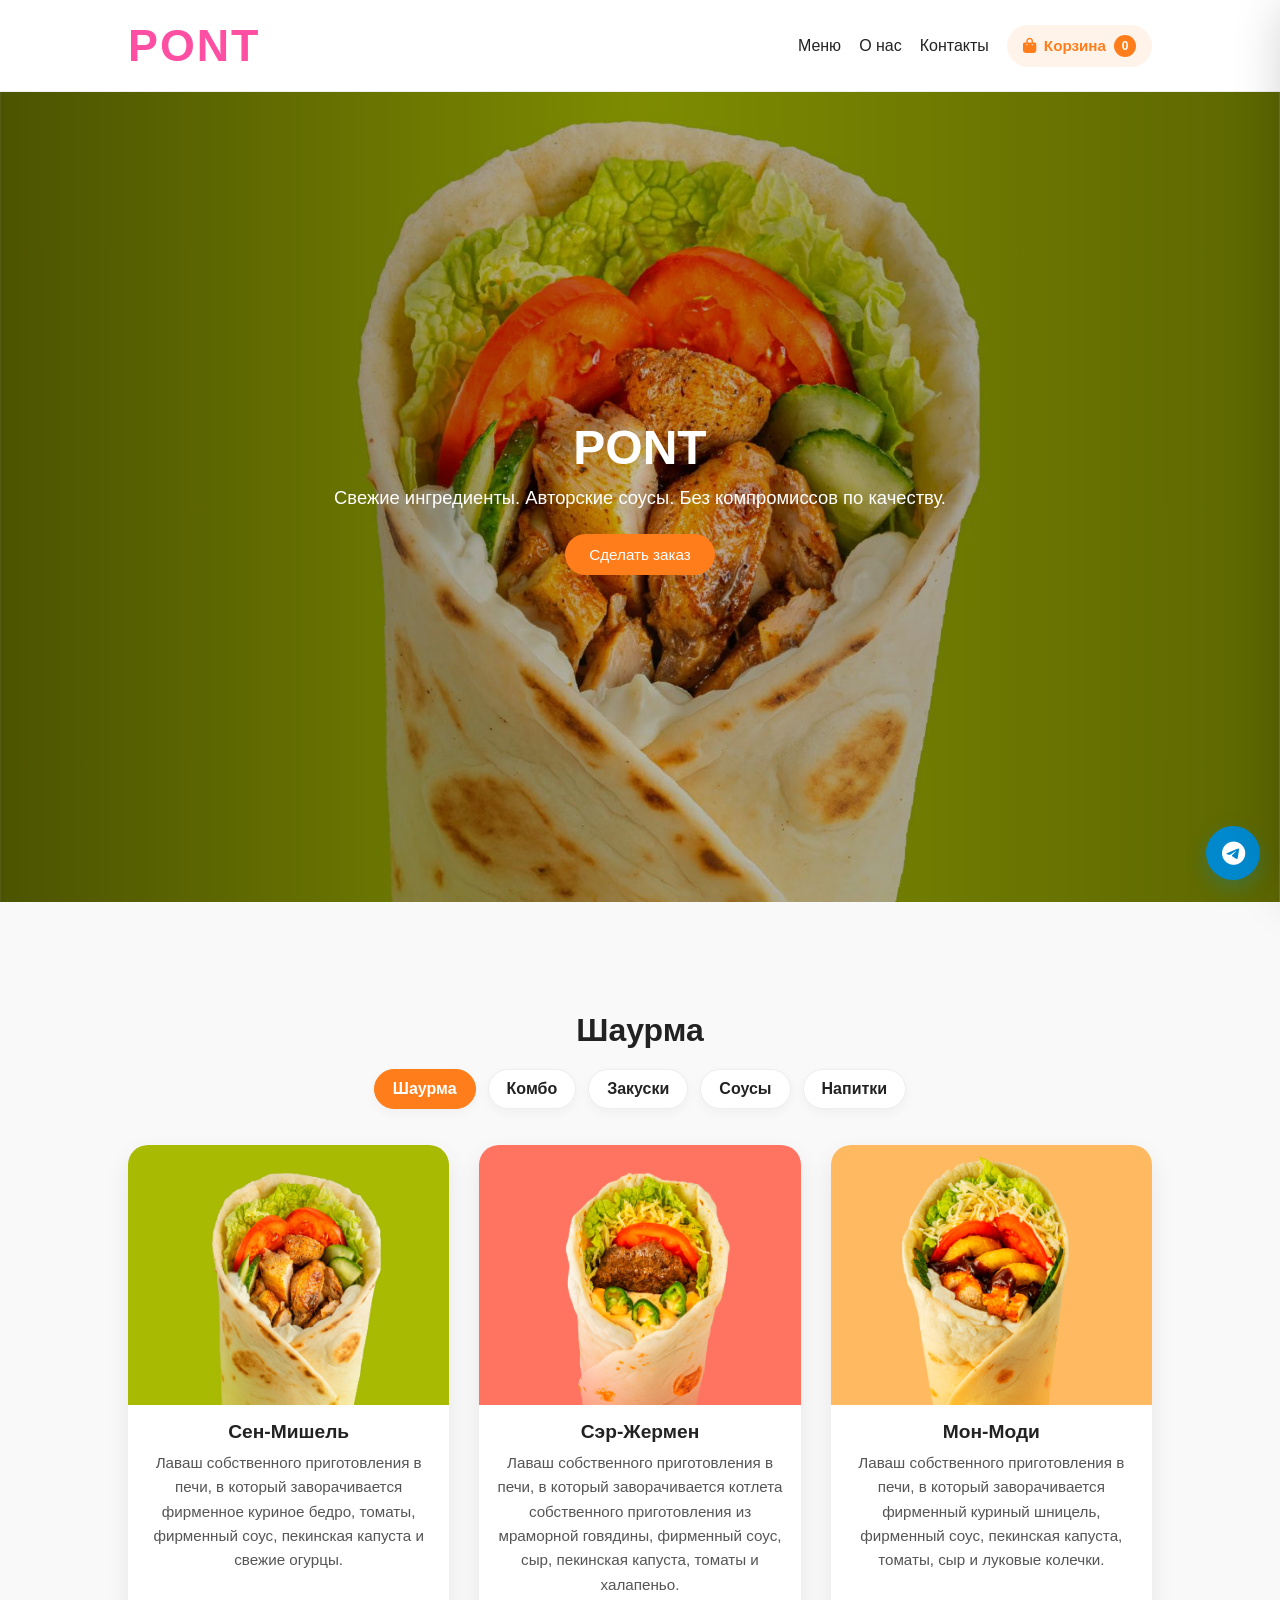
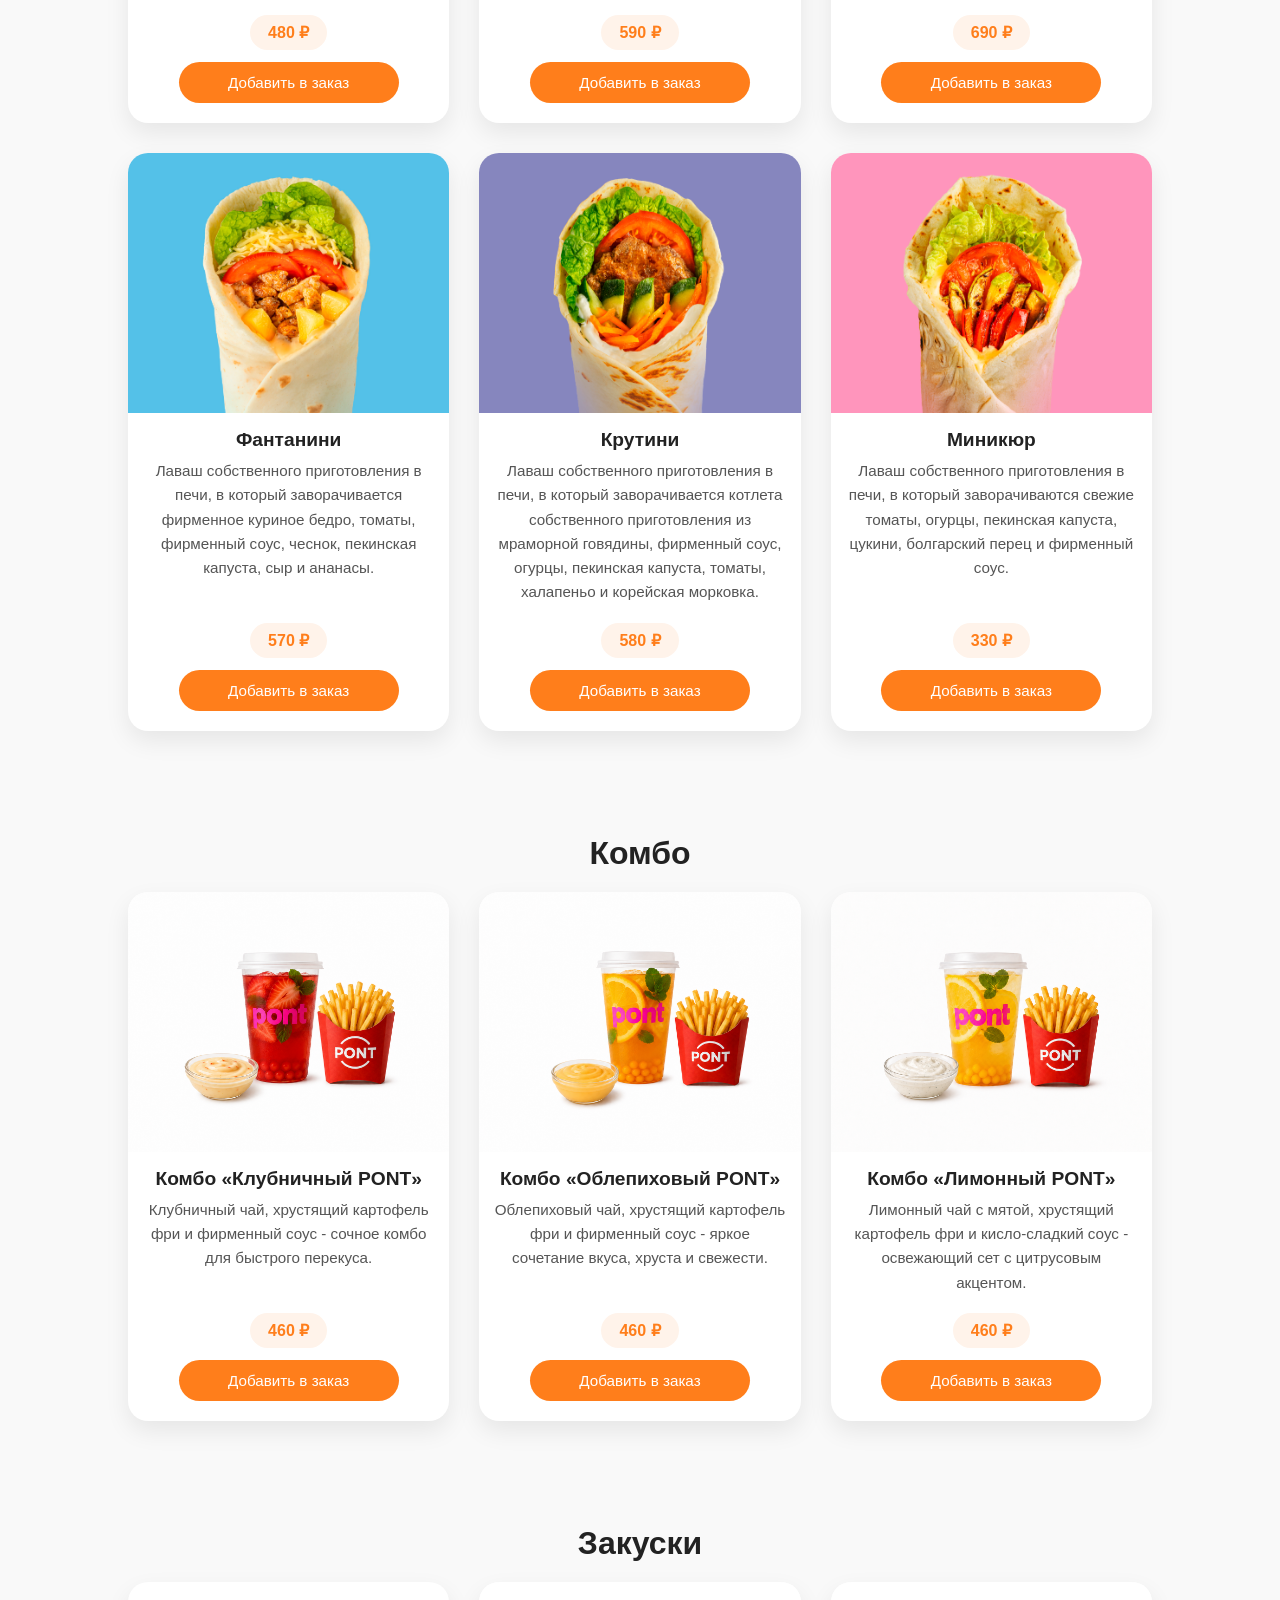
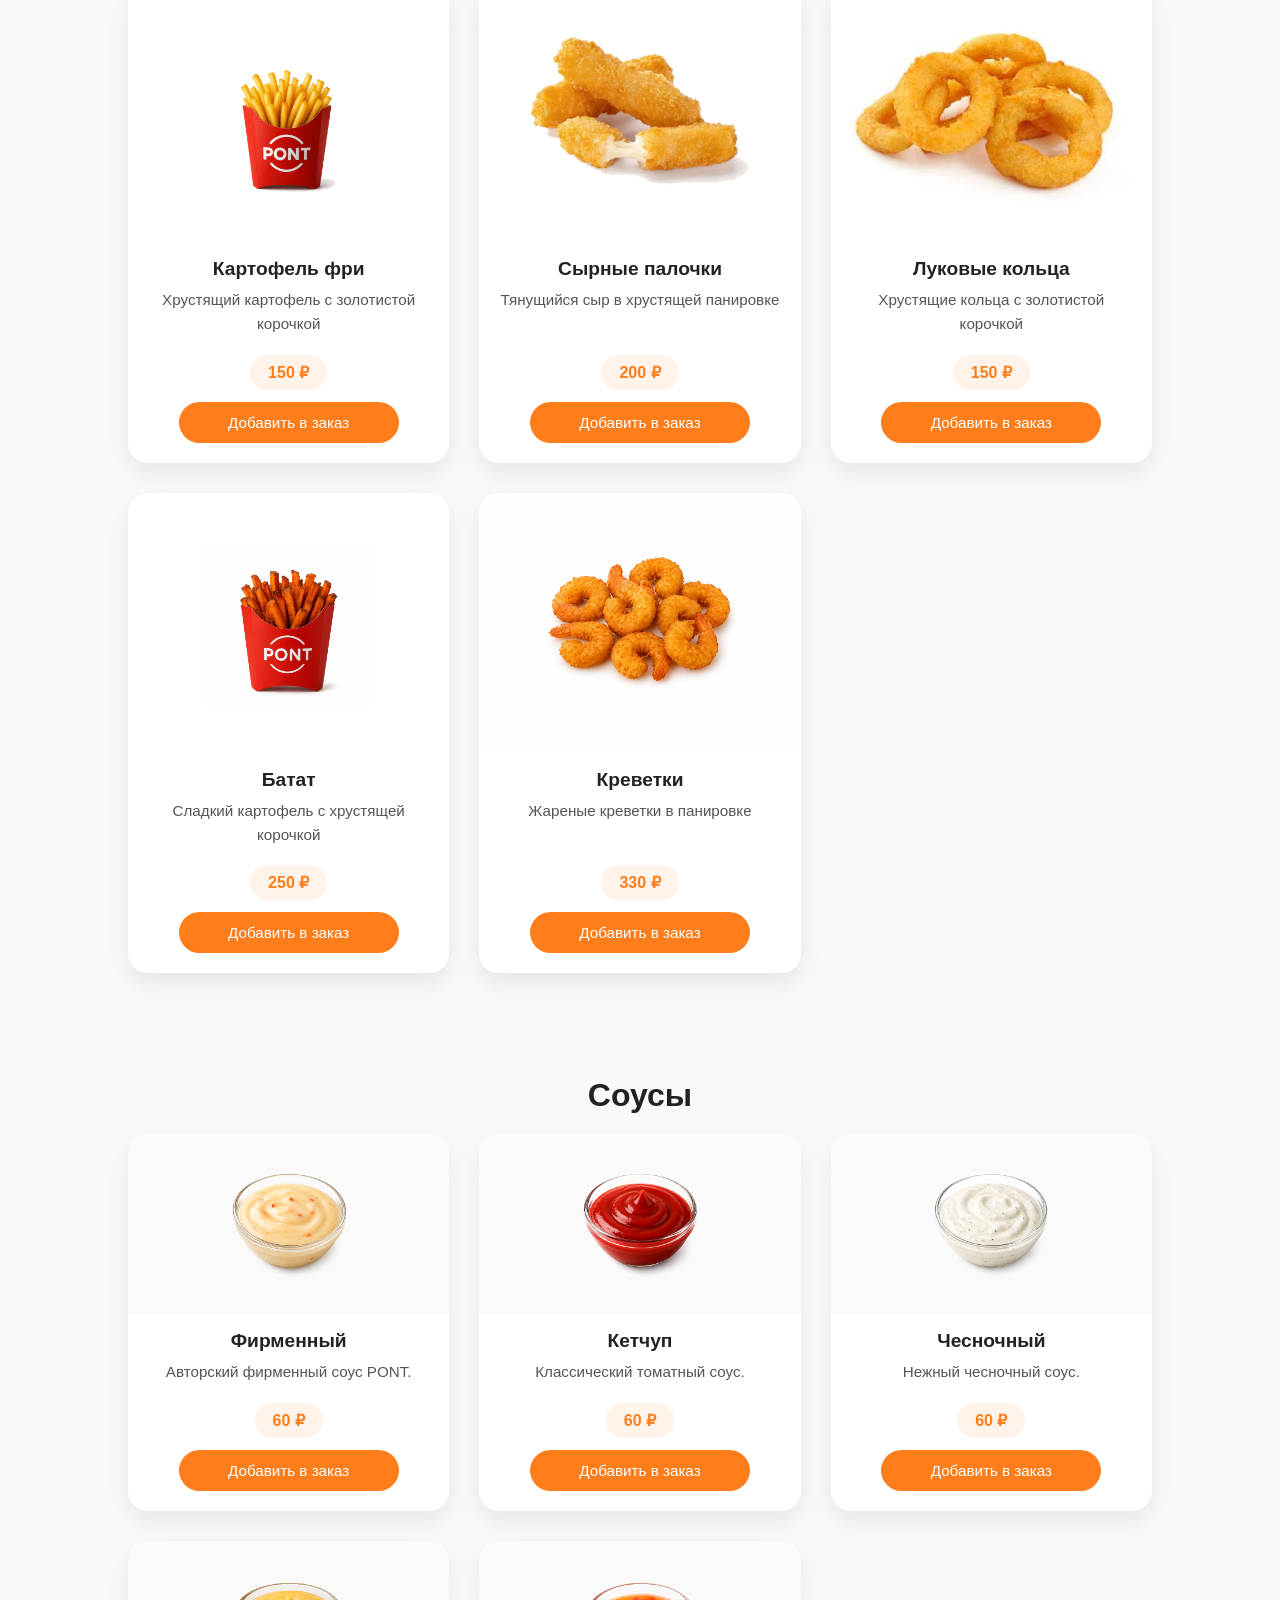
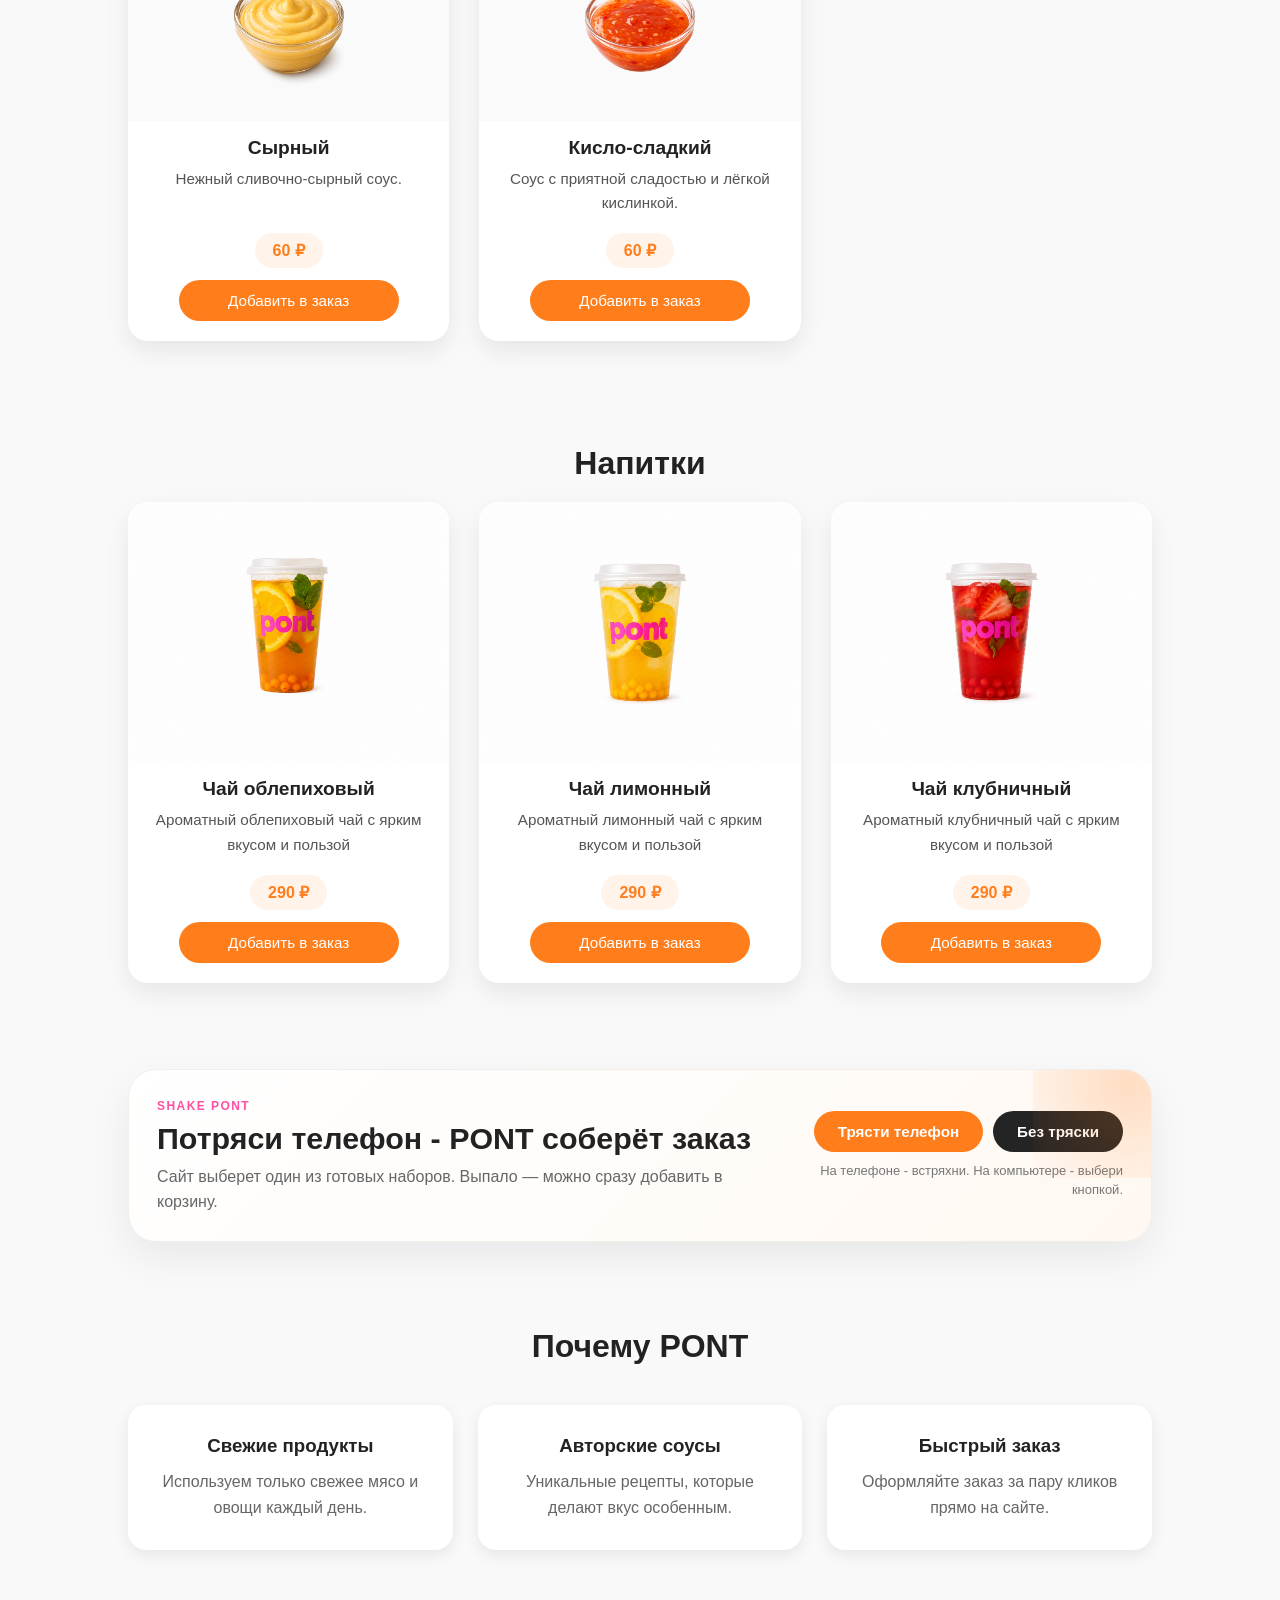
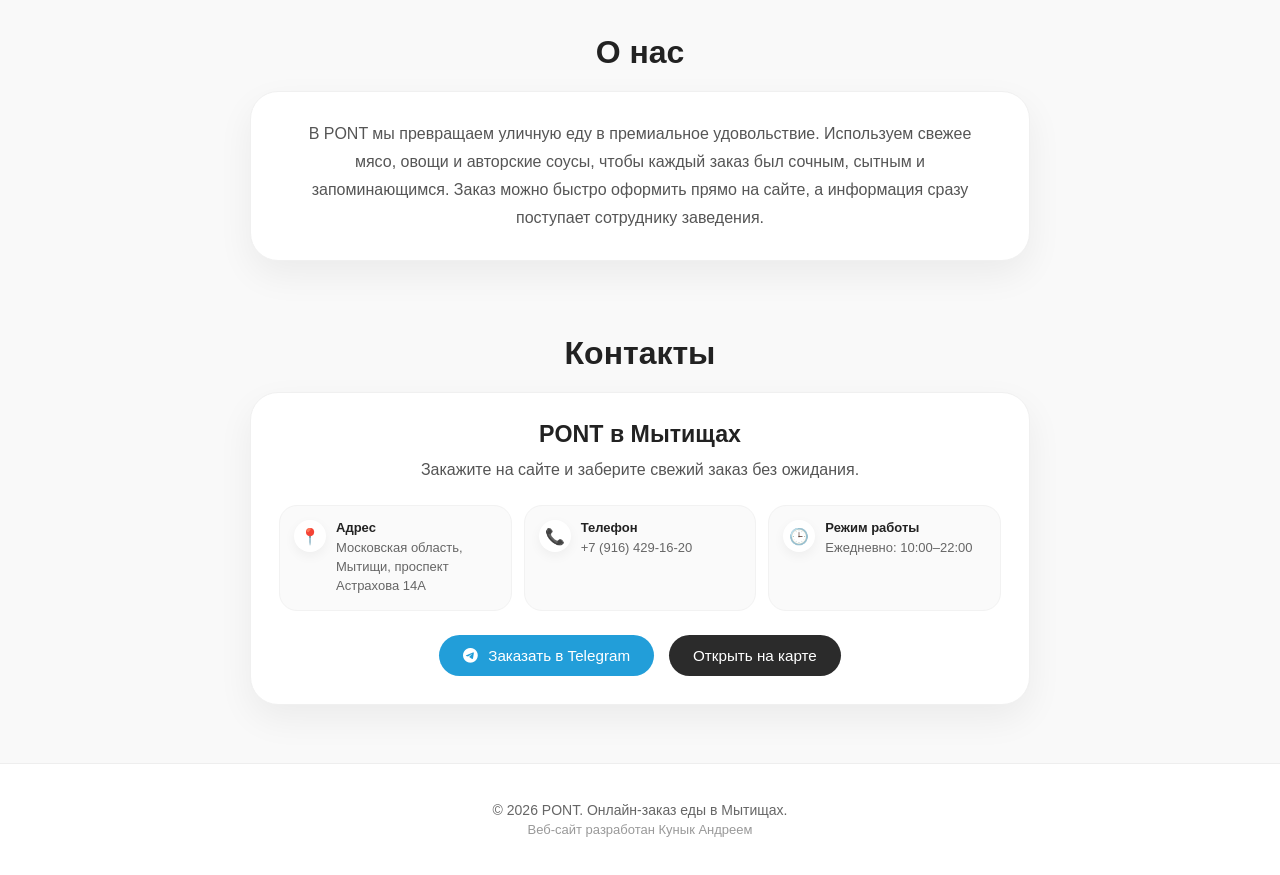
==== index.html @ 4a8f1442 "Update index.html" ====
<!DOCTYPE html>
<html lang="ru">
<head>
  <meta charset="UTF-8">
  <meta name="viewport" content="width=device-width, initial-scale=1.0">
  <title>PONT - заказать шаурму онлайн</title>

  <meta name="description" content="PONT - свежая шаурма, комбо, закуски и напитки. Быстрое оформление заказа через сайт.">
  <link rel="canonical" href="https://pont.website/">

  <meta property="og:type" content="website">
  <meta property="og:url" content="https://pont.website/">
  <meta property="og:title" content="PONT — заказать шаурму онлайн">
  <meta property="og:description" content="Свежие ингредиенты, авторские соусы и быстрый заказ через сайт.">
  <meta property="og:image" content="https://pont.website/og-image.png">
  <meta property="og:image:width" content="1200">
  <meta property="og:image:height" content="630">

  <meta name="twitter:card" content="summary_large_image">
  <meta name="twitter:title" content="PONT - заказать шаурму онлайн">
  <meta name="twitter:description" content="Свежие ингредиенты, авторские соусы и быстрый заказ через сайт.">
  <meta name="twitter:image" content="https://pont.website/og-image.png">

  <link rel="icon" href="favicon.ico" sizes="any">
  <link rel="icon" type="image/svg+xml" href="favicon.svg">
  <link rel="apple-touch-icon" href="favicon.png">
  <link rel="stylesheet" href="https://cdnjs.cloudflare.com/ajax/libs/font-awesome/6.5.0/css/all.min.css">
  <link rel="stylesheet" href="style.css?v=27">
</head>

<body>

  <header>
    <h1 class="logo">PONT</h1>
    <nav>
      <a href="#shawarma">Меню</a>
      <a href="#about">О нас</a>
      <a href="#contact">Контакты</a>

      <button class="cart-toggle" id="cart-toggle" type="button">
        <i class="fas fa-shopping-bag"></i>
        <span>Корзина</span>
        <span class="cart-badge" id="cart-badge">0</span>
      </button>
    </nav>
  </header>

  <div class="mobile-category-bar" aria-label="Категории меню">
    <a href="#shawarma">Шаурма</a>
    <a href="#combo">Комбо</a>
    <a href="#snacks">Закуски</a>
    <a href="#sauces">Соусы</a>
    <a href="#drinks">Напитки</a>
  </div>

  <section class="hero visible">
    <div class="hero-content">
      <h2>PONT</h2>
      <p>Свежие ингредиенты. Авторские соусы. Без компромиссов по качеству.</p>
      <button class="btn" onclick="window.location.href='#shawarma'">Сделать заказ</button>
    </div>
  </section>

  <section id="shawarma" class="visible">
    <h2>Шаурма</h2>

    <div class="menu-tabs">
      <a href="#shawarma" class="menu-tab active">Шаурма</a>
      <a href="#combo" class="menu-tab">Комбо</a>
      <a href="#snacks" class="menu-tab">Закуски</a>
      <a href="#sauces" class="menu-tab">Соусы</a>
      <a href="#drinks" class="menu-tab">Напитки</a>
    </div>

    <div class="menu">
      <div class="item">
        <img src="5215357575149325867.jpg" alt="Сен-Мишель">
        <h3>Сен-Мишель</h3>
        <p>
          Лаваш собственного приготовления в печи, в который заворачивается
          фирменное куриное бедро, томаты, фирменный соус, пекинская капуста
          и свежие огурцы.
        </p>
        <div class="card-actions">
          <div class="price">480 ₽</div>
          <button class="btn add-to-cart"
                  data-name="Сен-Мишель"
                  data-price="480"
                  data-image="5215357575149325867.jpg"
                  type="button">
            Добавить в заказ
          </button>
        </div>
      </div>

      <div class="item product-clickable" id="ser-product-trigger">
        <img src="ser.jpg" alt="Сэр-Жермен">
        <h3>Сэр-Жермен</h3>
        <p>
          Лаваш собственного приготовления в печи, в который заворачивается
          котлета собственного приготовления из мраморной говядины, фирменный
          соус, сыр, пекинская капуста, томаты и халапеньо.
        </p>
        <div class="card-actions">
          <div class="price">590 ₽</div>
          <button class="btn open-ser-modal" type="button">
            Добавить в заказ
          </button>
        </div>
      </div>

      <div class="item">
        <img src="mon.jpg" alt="Мон-Моди">
        <h3>Мон-Моди</h3>
        <p>
          Лаваш собственного приготовления в печи, в который заворачивается
          фирменный куриный шницель, фирменный соус, пекинская капуста,
          томаты, сыр и луковые колечки.
        </p>
        <div class="card-actions">
          <div class="price">690 ₽</div>
          <button class="btn add-to-cart"
                  data-name="Мон-Моди"
                  data-price="690"
                  data-image="mon.jpg"
                  type="button">
            Добавить в заказ
          </button>
        </div>
      </div>

      <div class="item">
        <img src="fantanuni.jpg" alt="Фантанини">
        <h3>Фантанини</h3>
        <p>
          Лаваш собственного приготовления в печи, в который заворачивается
          фирменное куриное бедро, томаты, фирменный соус, чеснок, пекинская
          капуста, сыр и ананасы.
        </p>
        <div class="card-actions">
          <div class="price">570 ₽</div>
          <button class="btn add-to-cart"
                  data-name="Фантанини"
                  data-price="570"
                  data-image="fantanuni.jpg"
                  type="button">
            Добавить в заказ
          </button>
        </div>
      </div>

      <div class="item">
        <img src="krytini.jpg" alt="Крутини">
        <h3>Крутини</h3>
        <p>
          Лаваш собственного приготовления в печи, в который заворачивается
          котлета собственного приготовления из мраморной говядины, фирменный
          соус, огурцы, пекинская капуста, томаты, халапеньо и корейская морковка.
        </p>
        <div class="card-actions">
          <div class="price">580 ₽</div>
          <button class="btn add-to-cart"
                  data-name="Крутини"
                  data-price="580"
                  data-image="krytini.jpg"
                  type="button">
            Добавить в заказ
          </button>
        </div>
      </div>

      <div class="item">
        <img src="minikyr.jpg" alt="Миникюр">
        <h3>Миникюр</h3>
        <p>
          Лаваш собственного приготовления в печи, в который заворачиваются
          свежие томаты, огурцы, пекинская капуста, цукини, болгарский перец
          и фирменный соус.
        </p>
        <div class="card-actions">
          <div class="price">330 ₽</div>
          <button class="btn add-to-cart"
                  data-name="Миникюр"
                  data-price="330"
                  data-image="minikyr.jpg"
                  type="button">
            Добавить в заказ
          </button>
        </div>
      </div>
    </div>
  </section>

  <section id="combo" class="visible">
    <h2>Комбо</h2>

    <div class="menu">
      <div class="item">
        <img src="kom1.jpg" alt="Комбо «Клубничный PONT»">
        <h3>Комбо «Клубничный PONT»</h3>
        <p>
          Клубничный чай, хрустящий картофель фри и фирменный соус - сочное комбо для быстрого перекуса.
        </p>

        <div class="card-actions">
          <div class="price">460 ₽</div>
          <button class="btn add-to-cart"
                  data-name="Комбо «Клубничный PONT»"
                  data-price="460"
                  data-image="kom1.jpg"
                  type="button">
            Добавить в заказ
          </button>
        </div>
      </div>

      <div class="item">
        <img src="kom2.jpg" alt="Комбо «Облепиховый PONT»">
        <h3>Комбо «Облепиховый PONT»</h3>
        <p>
          Облепиховый чай, хрустящий картофель фри и фирменный соус - яркое сочетание вкуса, хруста и свежести.
        </p>

        <div class="card-actions">
          <div class="price">460 ₽</div>
          <button class="btn add-to-cart"
                  data-name="Комбо «Облепиховый PONT»"
                  data-price="460"
                  data-image="kom2.jpg"
                  type="button">
            Добавить в заказ
          </button>
        </div>
      </div>

      <div class="item">
        <img src="kom3.jpg" alt="Комбо «Лимонный PONT»">
        <h3>Комбо «Лимонный PONT»</h3>
        <p>
          Лимонный чай с мятой, хрустящий картофель фри и кисло-сладкий соус - освежающий сет с цитрусовым акцентом.
        </p>

        <div class="card-actions">
          <div class="price">460 ₽</div>
          <button class="btn add-to-cart"
                  data-name="Комбо «Лимонный PONT»"
                  data-price="460"
                  data-image="kom3.jpg"
                  type="button">
            Добавить в заказ
          </button>
        </div>
      </div>
    </div>
  </section>

  <section id="snacks" class="visible">
    <h2>Закуски</h2>
    <div class="menu">

  <div class="item">
    <img src="kartoshka.jpg" alt="Картофель фри">
    <h3>Картофель фри</h3>
    <p>Хрустящий картофель с золотистой корочкой</p>
    <div class="card-actions">
      <div class="price">150 ₽</div>
      <button class="btn add-to-cart"
        data-name="Картофель фри"
        data-price="150"
        data-image="kartoshka.jpg">
        Добавить в заказ
      </button>
    </div>
  </div>

  <div class="item">
    <img src="sirpal.jpg" alt="Сырные палочки">
    <h3>Сырные палочки</h3>
    <p>Тянущийся сыр в хрустящей панировке</p>
    <div class="card-actions">
      <div class="price">200 ₽</div>
      <button class="btn add-to-cart"
        data-name="Сырные палочки"
        data-price="200"
        data-image="sirpal.jpg">
        Добавить в заказ
      </button>
    </div>
  </div>

  <div class="item">
    <img src="lyk.jpg" alt="Луковые кольца">
    <h3>Луковые кольца</h3>
    <p>Хрустящие кольца с золотистой корочкой</p>
    <div class="card-actions">
      <div class="price">150 ₽</div>
      <button class="btn add-to-cart"
        data-name="Луковые кольца"
        data-price="150"
        data-image="lyk.jpg">
        Добавить в заказ
      </button>
    </div>
  </div>

  <div class="item">
    <img src="batat.jpg" alt="Батат">
    <h3>Батат</h3>
    <p>Сладкий картофель с хрустящей корочкой</p>
    <div class="card-actions">
      <div class="price">250 ₽</div>
      <button class="btn add-to-cart"
        data-name="Батат"
        data-price="250"
        data-image="batat.jpg">
        Добавить в заказ
      </button>
    </div>
  </div>

  <div class="item">
    <img src="krev.jpg" alt="Креветки">
    <h3>Креветки</h3>
    <p>Жареные креветки в панировке</p>
    <div class="card-actions">
      <div class="price">330 ₽</div>
      <button class="btn add-to-cart"
        data-name="Креветки"
        data-price="330"
        data-image="krev.jpg">
        Добавить в заказ
      </button>
    </div>
  </div>

</div>
  </section>

  <section id="sauces" class="visible">
  <h2>Соусы</h2>

  <div class="menu">
    <div class="item">
      <img src="sfirm.jpg" alt="Фирменный">
      <h3>Фирменный</h3>
      <p>Авторский фирменный соус PONT.</p>
      <div class="card-actions">
        <div class="price">60 ₽</div>
        <button class="btn add-to-cart"
                data-name="Фирменный соус"
                data-price="60"
                data-image="sfirm.jpg"
                type="button">
          Добавить в заказ
        </button>
      </div>
    </div>

    <div class="item">
      <img src="ketchup.jpg" alt="Кетчуп">
      <h3>Кетчуп</h3>
      <p>Классический томатный соус.</p>
      <div class="card-actions">
        <div class="price">60 ₽</div>
        <button class="btn add-to-cart"
                data-name="Кетчуп"
                data-price="60"
                data-image="ketchup.jpg"
                type="button">
          Добавить в заказ
        </button>
      </div>
    </div>

    <div class="item">
      <img src="chesn.jpg" alt="Чесночный">
      <h3>Чесночный</h3>
      <p>Нежный чесночный соус.</p>
      <div class="card-actions">
        <div class="price">60 ₽</div>
        <button class="btn add-to-cart"
                data-name="Чесночный соус"
                data-price="60"
                data-image="chesn.jpg"
                type="button">
          Добавить в заказ
        </button>
      </div>
    </div>

    <div class="item">
      <img src="sirn.jpg" alt="Сырный">
      <h3>Сырный</h3>
      <p>Нежный сливочно-сырный соус.</p>
      <div class="card-actions">
        <div class="price">60 ₽</div>
        <button class="btn add-to-cart"
                data-name="Сырный соус"
                data-price="60"
                data-image="sirn.jpg"
                type="button">
          Добавить в заказ
        </button>
      </div>
    </div>

    <div class="item">
      <img src="kisl.jpg" alt="Кисло-сладкий">
      <h3>Кисло-сладкий</h3>
      <p>Соус с приятной сладостью и лёгкой кислинкой.</p>
      <div class="card-actions">
        <div class="price">60 ₽</div>
        <button class="btn add-to-cart"
                data-name="Кисло-сладкий соус"
                data-price="60"
                data-image="kisl.jpg"
                type="button">
          Добавить в заказ
        </button>
      </div>
    </div>
  </div>
</section>

  <section id="drinks" class="visible">
    <h2>Напитки</h2>
    <div class="menu">

  <div class="item">
    <img src="obl.jpg" alt="Чай облепиховый">
    <h3>Чай облепиховый</h3>
    <p>Ароматный облепиховый чай с ярким вкусом и пользой</p>

    <div class="card-actions">
      <div class="price">290 ₽</div>
      <button class="btn add-to-cart"
        data-name="Чай облепиховый"
        data-price="290"
        data-image="obl.jpg">
        Добавить в заказ
      </button>
    </div>
  </div>

<div class="item">
    <img src="lim.jpg" alt="Чай лимонный">
    <h3>Чай лимонный</h3>
    <p>Ароматный лимонный чай с ярким вкусом и пользой</p>

    <div class="card-actions">
      <div class="price">290 ₽</div>
      <button class="btn add-to-cart"
        data-name="Чай лимонный"
        data-price="290"
        data-image="lim.jpg">
        Добавить в заказ
      </button>
    </div>
  </div>


<div class="item">
    <img src="klub.jpg" alt="Чай клубинчный">
    <h3>Чай клубничный</h3>
    <p>Ароматный клубничный чай с ярким вкусом и пользой</p>

    <div class="card-actions">
      <div class="price">290 ₽</div>
      <button class="btn add-to-cart"
        data-name="Чай клубничный"
        data-price="290"
        data-image="klub.jpg">
        Добавить в заказ
      </button>
    </div>
  </div>	

</div>
  </section>


  <section class="pont-picker-section shake-pont-section visible" id="pont-picker">
    <div class="pont-picker-card shake-pont-card">
      <div class="pont-picker-content">
        <span class="pont-picker-mark">SHAKE PONT</span>
        <h2>Потряси телефон - PONT соберёт заказ</h2>
        <p>Сайт выберет один из готовых наборов. Выпало — можно сразу добавить в корзину.</p>
      </div>

      <div class="pont-picker-actions shake-pont-actions">
        <button class="btn pont-picker-btn" id="pont-shake-btn" type="button">Трясти телефон</button>
        <button class="btn pont-picker-btn pont-picker-secondary" id="pont-pick-btn" type="button">Без тряски</button>
        <p class="pont-shake-status" id="pont-shake-status">На телефоне - встряхни. На компьютере - выбери кнопкой.</p>
      </div>

      <div class="pont-choice" id="pont-choice" hidden>
        <div class="pont-choice-head">
          <span>Выбор PONT</span>
          <strong id="pont-choice-title">Готовый набор</strong>
          <p id="pont-choice-subtitle">Собрали заказ за тебя.</p>
        </div>
        <ul class="pont-choice-list" id="pont-choice-list"></ul>
        <div class="pont-choice-total">
          <span>Итого</span>
          <strong id="pont-choice-total">0 ₽</strong>
        </div>
        <button class="btn pont-choice-add" id="pont-choice-add-btn" type="button">Добавить набор в заказ</button>
      </div>
    </div>
  </section>

  <section id="advantages" class="visible">
    <h2>Почему PONT</h2>
    <div class="advantages">
      <div class="adv-card">
        <h3>Свежие продукты</h3>
        <p>Используем только свежее мясо и овощи каждый день.</p>
      </div>

      <div class="adv-card">
        <h3>Авторские соусы</h3>
        <p>Уникальные рецепты, которые делают вкус особенным.</p>
      </div>

      <div class="adv-card">
        <h3>Быстрый заказ</h3>
        <p>Оформляйте заказ за пару кликов прямо на сайте.</p>
      </div>
    </div>
  </section>

  <section id="about" class="visible about-section">
    <h2>О нас</h2>

    <div class="about-card">
      <p>
        В PONT мы превращаем уличную еду в премиальное удовольствие. Используем свежее мясо,
        овощи и авторские соусы, чтобы каждый заказ был сочным, сытным и запоминающимся.
        Заказ можно быстро оформить прямо на сайте, а информация сразу поступает сотруднику заведения.
      </p>
    </div>
  </section>

  <section id="contact" class="visible contact-section">
    <h2>Контакты</h2>

    <div class="contact-card">
      <div class="contact-card-head">
        <h3>PONT в Мытищах</h3>
        <p>Закажите на сайте и заберите свежий заказ без ожидания.</p>
      </div>

      <div class="contact-info-list">
        <div class="contact-info-item">
          <span class="contact-icon">📍</span>
          <div>
            <strong>Адрес</strong>
            <span>Московская область, Мытищи, проспект Астрахова 14А</span>
          </div>
        </div>

        <div class="contact-info-item">
          <span class="contact-icon">📞</span>
          <div>
            <strong>Телефон</strong>
            <span>+7 (916) 429-16-20</span>
          </div>
        </div>

        <div class="contact-info-item">
          <span class="contact-icon">🕒</span>
          <div>
            <strong>Режим работы</strong>
            <span>Ежедневно: 10:00–22:00</span>
          </div>
        </div>
      </div>

      <div class="contact-buttons">
        <button class="btn telegram-btn" type="button" onclick="window.open('https://t.me/andreytoo','_blank')">
          <i class="fab fa-telegram-plane"></i>
          Заказать в Telegram
        </button>

        <button class="btn map-btn"
                type="button"
                onclick="window.open('https://yandex.ru/maps/org/shaurmynet/241220365953?si=bnf9d038uh9z1yaw22u5wmm1fw','_blank')">
          Открыть на карте
        </button>
      </div>
    </div>
  </section>

  <footer>
    <p>© 2026 PONT. Онлайн-заказ еды в Мытищах.</p>
    <p class="footer-author">Веб-сайт разработан Кунык Андреем</p>
  </footer>

  <a class="floating-telegram" href="https://t.me/andreytoo" target="_blank" aria-label="Telegram">
    <i class="fab fa-telegram-plane"></i>
  </a>

  <div class="cart-overlay" id="cart-overlay"></div>

  <aside class="cart-drawer" id="cart-drawer">
    <div class="cart-drawer-header">
      <h2>Ваш заказ</h2>
      <button class="cart-close" id="cart-close" type="button">&times;</button>
    </div>

    <div class="cart-drawer-body" id="cart-items">
      <div class="empty-cart">Корзина пока пуста</div>
    </div>

    <div class="cart-drawer-footer">
      <div class="promo-block">
        <label for="promo-input" class="promo-label">Промокод</label>
        <div class="promo-row">
          <input type="text" id="promo-input" class="promo-input" placeholder="Введите промокод">
          <button class="btn promo-btn" id="apply-promo-btn" type="button">Применить</button>
        </div>
        <p class="promo-message" id="promo-message"></p>
      </div>
      <div class="customer-block" id="customer-block">
        <label class="promo-label">Данные для заказа</label>

        <input
          type="text"
          id="customer-name"
          class="customer-input"
          placeholder="Ваше имя">

        <input
          type="tel"
          id="customer-phone"
          class="customer-input"
          placeholder="+7 (___) ___-__-__" inputmode="tel" autocomplete="tel" maxlength="18">

        <textarea
          id="customer-comment"
          class="customer-input customer-textarea"
          placeholder="Комментарий к заказу"></textarea>
      </div>
      <div class="cart-summary-list">
        <div class="summary-row">
          <span>Товаров</span>
          <strong id="cart-count">0</strong>
        </div>

        <div class="summary-row">
          <span>Бонусы к начислению</span>
          <strong id="cart-bonus">0 ₽</strong>
        </div>

        <div class="summary-row" id="discount-row" style="display: none;">
          <span>Скидка</span>
          <strong id="cart-discount">0 ₽</strong>
        </div>

        <div class="summary-row total-row">
          <span>Сумма заказа</span>
          <strong id="cart-total">0 ₽</strong>
        </div>
      </div>

      <button class="btn telegram-btn checkout-btn" id="send-order-btn" type="button">
        <i class="fab fa-telegram-plane"></i>
        К оформлению заказа
      </button>

      <button class="btn clear-btn checkout-btn" id="clear-cart-btn" type="button">
        Очистить корзину
      </button>
    </div>
    <div class="order-success" id="order-success">
      <div class="order-success-card receipt-card">
        <div class="receipt-brand">PONT</div>
        <div class="order-success-icon">
          <i class="fas fa-check"></i>
        </div>
        <h3>Заказ принят</h3>
        <p>Мы получили ваш заказ и скоро свяжемся с вами.</p>
        <div class="order-number">
          <span>Номер заказа</span>
          <strong id="order-success-id">#P000000</strong>
        </div>
        <div class="receipt-note">Спасибо, что выбрали PONT.</div>
        <button class="btn checkout-btn" id="back-to-menu-btn" type="button">
          Вернуться в меню
        </button>
      </div>
    </div>
  </aside>

  <button class="mobile-mini-cart" id="mobile-mini-cart" type="button" aria-label="Открыть заказ">
    <span id="mobile-mini-cart-text">0 товаров</span>
    <strong id="mobile-mini-cart-total">0 ₽</strong>
    <span class="mobile-mini-cart-action">Открыть заказ</span>
  </button>


  <div class="product-modal-overlay" id="product-modal-overlay"></div>

  <div class="product-modal" id="ser-modal">
    <button class="product-modal-close" id="ser-modal-close" type="button">&times;</button>

    <div class="product-modal-content">
      <div class="product-modal-image-wrap">
        <img src="ser.jpg" alt="Сэр-Жермен" class="product-modal-image">
      </div>

      <div class="product-modal-info">
        <h2>Сэр-Жермен</h2>
        <p class="product-modal-desc">
          Лаваш собственного приготовления в печи, в который заворачивается
          котлета собственного приготовления из мраморной говядины, фирменный
          соус, сыр, пекинская капуста, томаты и халапеньо.
        </p>
        <p class="product-modal-base-price">Базовая цена: 590 ₽</p>

        <h3>Добавить по вкусу</h3>

        <div class="option-list">
  <label class="option-card">
    <input type="checkbox" name="ser-addon" value="50" data-title="халапеньо x2">
    <span class="option-title">Халапеньо x2</span>
    <span class="option-price">+50 ₽</span>
  </label>

  <label class="option-card">
    <input type="checkbox" name="ser-addon" value="60" data-title="сыр">
    <span class="option-title">Дополнительный сыр</span>
    <span class="option-price">+60 ₽</span>
  </label>

  <label class="option-card">
    <input type="checkbox" name="ser-addon" value="150" data-title="котлета">
    <span class="option-title">Дополнительная котлета</span>
    <span class="option-price">+150 ₽</span>
  </label>
</div>

        <button class="btn modal-add-btn" id="ser-modal-add-btn" type="button">
          В корзину за 590 ₽
        </button>
      </div>
    </div>
  </div>
  <div id="notification" class="notification"></div>
  <script src="script.js?v=27"></script>

</body>
</html>
---- style.css ----
/* =======================
   BASE
======================= */
* {
  margin: 0;
  padding: 0;
  box-sizing: border-box;
  font-family: 'Inter', Arial, sans-serif;
}

html {
  scroll-behavior: smooth;
}

body {
  background: #f9f9f9;
  color: #222;
}

/* =======================
   HEADER
======================= */
header {
  display: flex;
  justify-content: space-between;
  align-items: center;
  padding: 20px 10%;
  position: sticky;
  top: 0;
  background: rgba(255, 255, 255, 0.95);
  backdrop-filter: blur(8px);
  z-index: 1000;
  border-bottom: 1px solid #eee;
}

.logo {
  color: #ff4fa3;
  font-weight: 800;
  letter-spacing: 2px;
  font-size: 2.8em;
}

header h1 {
  font-size: 1.8em;
  letter-spacing: 2px;
}

nav {
  display: flex;
  gap: 18px;
  flex-wrap: wrap;
  align-items: center;
}

nav a {
  text-decoration: none;
  color: #222;
  font-weight: 500;
  transition: 0.25s;
}

nav a:hover {
  color: #ff7e1b;
}

/* =======================
   BUTTONS
======================= */
.btn {
  background: #ff7e1b;
  border: none;
  color: #fff;
  padding: 12px 24px;
  border-radius: 30px;
  font-size: 0.95em;
  cursor: pointer;
  transition: 0.25s;
}

.btn:hover {
  background: #ff933a;
  transform: translateY(-1px);
}

.add-to-cart,
.open-ser-modal {
  width: 100%;
  max-width: 220px;
}

/* =======================
   HERO
======================= */
.hero {
  min-height: 90vh;
  display: flex;
  justify-content: center;
  align-items: center;
  background: url('5215357575149325867.jpg') center/cover no-repeat;
  color: #fff;
  text-align: center;
  position: relative;
}

.hero::after {
  content: "";
  position: absolute;
  inset: 0;
  background: linear-gradient(
    90deg,
    rgba(0, 0, 0, 0.55),
    rgba(0, 0, 0, 0.25),
    rgba(0, 0, 0, 0.45)
  );
}

.hero-content {
  position: relative;
  z-index: 1;
  max-width: 700px;
  padding: 20px;
}

.hero h2 {
  font-size: 3em;
  margin-bottom: 12px;
}

.hero p {
  font-size: 1.15em;
  margin-bottom: 25px;
  color: #fff;
}

/* =======================
   SECTIONS
======================= */
section {
  padding: 52px 10%;
  text-align: center;
  opacity: 1;
  transform: translateY(0);
  transition: all 0.8s ease;
  scroll-margin-top: 100px;
}

#shawarma {
  padding-top: 110px;
}

#advantages {
  padding-bottom: 42px;
}

#about {
  padding-top: 42px;
  padding-bottom: 36px;
}

#contact {
  padding-top: 38px;
}

section h2 {
  margin-bottom: 20px;
  font-size: 2em;
}

#contact p {
  max-width: 900px;
  margin: 8px auto;
  color: #555;
  line-height: 1.7;
}

/* =======================
   MENU TABS
======================= */
.menu-tabs {
  display: flex;
  gap: 12px;
  justify-content: center;
  flex-wrap: wrap;
  margin: 12px 0 36px;
}

.menu-tab {
  text-decoration: none;
  color: #222;
  background: #fff;
  border: 1px solid #eee;
  padding: 10px 18px;
  border-radius: 999px;
  font-weight: 700;
  transition: all 0.25s ease;
  box-shadow: 0 4px 12px rgba(0, 0, 0, 0.04);
}

.menu-tab:hover {
  background: #fff3ea;
  border-color: #ffd8bc;
  color: #ff7e1b;
  transform: translateY(-1px);
}

.menu-tab.active {
  background: #ff7e1b;
  color: #fff;
  border-color: #ff7e1b;
}

/* =======================
   PRODUCT CARDS
======================= */
.menu {
  display: grid;
  grid-template-columns: repeat(3, minmax(0, 1fr));
  gap: 30px;
  margin-top: 0;
}

.item {
  background: #fff;
  border-radius: 20px;
  overflow: hidden;
  box-shadow: 0 10px 25px rgba(0, 0, 0, 0.08);
  transition: transform 0.3s, box-shadow 0.3s;
  display: flex;
  flex-direction: column;
  height: 100%;
}

.item:hover {
  transform: translateY(-6px);
  box-shadow: 0 14px 30px rgba(0, 0, 0, 0.12);
}

.item.product-added {
  animation: productAdded 0.6s ease;
}

@keyframes productAdded {
  0% {
    transform: scale(1);
  }
  35% {
    transform: scale(1.025);
    box-shadow: 0 18px 38px rgba(255, 126, 27, 0.20);
  }
  100% {
    transform: scale(1);
  }
}

.product-clickable {
  cursor: pointer;
}

.item img {
  width: 100%;
  height: 260px;
  object-fit: cover;
  display: block;
}

#combo .item img {
  height: 260px;
  object-fit: cover;
  object-position: center;
  background: #fff;
}

#sauces .menu {
  grid-template-columns: repeat(3, minmax(0, 1fr));
}

#sauces .item img {
  height: 180px;
  object-fit: contain;
  padding: 14px;
  background: #fafafa;
}

.item h3 {
  margin: 16px 0 8px;
  font-size: 1.2em;
}

.item p {
  font-size: 0.95em;
  color: #555;
  margin-bottom: 18px;
  padding: 0 15px;
  line-height: 1.6;
}

.card-actions {
  margin-top: auto;
  padding: 0 15px 20px;
  display: flex;
  flex-direction: column;
  gap: 12px;
  align-items: center;
}

.price {
  background: #fff3ea;
  color: #ff7e1b;
  font-weight: 700;
  border-radius: 20px;
  padding: 8px 18px;
}

.coming-soon {
  color: #777;
}

/* =======================
   ADVANTAGES / CONTACT
======================= */
.advantages {
  display: grid;
  grid-template-columns: repeat(auto-fit, minmax(250px, 1fr));
  gap: 25px;
  margin-top: 40px;
}

.adv-card {
  background: #fff;
  padding: 30px 25px;
  border-radius: 18px;
  box-shadow: 0 5px 15px rgba(0, 0, 0, 0.08);
  transition: transform 0.3s;
}

.adv-card:hover {
  transform: translateY(-5px);
}

.adv-card h3 {
  margin-bottom: 12px;
}

.adv-card p {
  color: #666;
  line-height: 1.6;
}

.contact-buttons {
  margin-top: 20px;
  display: flex;
  justify-content: center;
  gap: 15px;
  flex-wrap: wrap;
}

.telegram-btn {
  background: #229ed9;
  display: inline-flex;
  align-items: center;
  gap: 10px;
}

.telegram-btn:hover {
  background: #168ac4;
}

.map-btn {
  background: #2b2b2b;
}

.map-btn:hover {
  background: #3a3a3a;
}


.about-section {
  padding-top: 38px;
  padding-bottom: 36px;
}

.about-card {
  max-width: 780px;
  margin: 0 auto;
  background: #fff;
  border: 1px solid #f0f0f0;
  border-radius: 28px;
  padding: 30px 32px;
  box-shadow: 0 14px 36px rgba(0, 0, 0, 0.06);
  text-align: center;
}

.about-mark {
  display: inline-flex;
  align-items: center;
  justify-content: center;
  padding: 7px 14px;
  border-radius: 999px;
  background: #fff3ea;
  color: #ff7e1b;
  font-weight: 900;
  letter-spacing: 1.5px;
  font-size: 12px;
  margin-bottom: 10px;
}

.about-card h2 {
  margin-bottom: 12px;
}

.about-card p {
  max-width: 690px;
  margin: 0 auto;
  color: #555;
  line-height: 1.75;
}

.about-points {
  display: grid;
  grid-template-columns: repeat(3, minmax(0, 1fr));
  gap: 12px;
  margin-top: 24px;
}

.about-point {
  background: #fafafa;
  border: 1px solid #f2f2f2;
  border-radius: 18px;
  padding: 15px 14px;
  text-align: left;
}

.about-point strong {
  display: block;
  color: #222;
  font-size: 13px;
  margin-bottom: 5px;
}

.about-point span {
  display: block;
  color: #666;
  font-size: 13px;
  line-height: 1.45;
}

.contact-section {
  padding-top: 38px;
  padding-bottom: 58px;
}

.contact-card {
  max-width: 780px;
  margin: 0 auto;
  background: #fff;
  border: 1px solid #f0f0f0;
  border-radius: 28px;
  padding: 28px;
  box-shadow: 0 14px 36px rgba(0, 0, 0, 0.06);
  text-align: left;
}

.contact-card-head {
  text-align: center;
  margin-bottom: 24px;
}

.contact-mark {
  display: inline-flex;
  align-items: center;
  justify-content: center;
  padding: 7px 14px;
  border-radius: 999px;
  background: #fff3ea;
  color: #ff7e1b;
  font-weight: 900;
  letter-spacing: 1.5px;
  font-size: 12px;
  margin-bottom: 10px;
}

.contact-card-head h3 {
  font-size: 1.45em;
  margin-bottom: 8px;
  color: #222;
}

.contact-card-head p {
  color: #666;
  line-height: 1.6;
  margin: 0 auto;
  max-width: 560px;
}

.contact-info-list {
  display: grid;
  grid-template-columns: repeat(3, minmax(0, 1fr));
  gap: 12px;
  margin-bottom: 24px;
}

.contact-info-item {
  display: flex;
  gap: 10px;
  align-items: flex-start;
  background: #fafafa;
  border: 1px solid #f2f2f2;
  border-radius: 18px;
  padding: 14px;
}

.contact-icon {
  width: 32px;
  height: 32px;
  border-radius: 50%;
  background: #fff;
  display: inline-flex;
  align-items: center;
  justify-content: center;
  flex-shrink: 0;
  box-shadow: 0 4px 12px rgba(0, 0, 0, 0.05);
}

.contact-info-item strong {
  display: block;
  color: #222;
  font-size: 13px;
  margin-bottom: 4px;
}

.contact-info-item span:last-child {
  display: block;
  color: #666;
  font-size: 13px;
  line-height: 1.45;
}

.contact-card .contact-buttons {
  margin-top: 0;
}

/* =======================
   FLOATING TELEGRAM
======================= */
.floating-telegram {
  position: fixed;
  right: 20px;
  bottom: 20px;
  width: 54px;
  height: 54px;
  border-radius: 50%;
  background: #0088cc;
  color: #fff;
  display: flex;
  justify-content: center;
  align-items: center;
  font-size: 24px;
  text-decoration: none;
  box-shadow: 0 8px 20px rgba(0, 136, 204, 0.28);
  z-index: 1500;
  transition: transform 0.3s, background 0.3s;
}

.floating-telegram:hover {
  background: #0099e6;
  transform: scale(1.08);
}

/* =======================
   CART
======================= */
.cart-toggle {
  border: none;
  background: #fff3ea;
  color: #ff7e1b;
  padding: 10px 16px;
  border-radius: 999px;
  font-size: 0.95em;
  font-weight: 600;
  cursor: pointer;
  display: inline-flex;
  align-items: center;
  gap: 8px;
  transition: 0.25s;
}

.cart-toggle:hover {
  background: #ffe6d2;
}

.cart-badge {
  min-width: 22px;
  height: 22px;
  border-radius: 50%;
  background: #ff7e1b;
  color: #fff;
  display: inline-flex;
  justify-content: center;
  align-items: center;
  font-size: 12px;
  padding: 0 6px;
}

.cart-toggle.cart-pulse {
  animation: cartPulse 0.65s ease;
}

@keyframes cartPulse {
  0% {
    transform: scale(1);
  }
  35% {
    transform: scale(1.08);
    box-shadow: 0 8px 24px rgba(255, 126, 27, 0.28);
  }
  100% {
    transform: scale(1);
  }
}

.cart-overlay {
  position: fixed;
  inset: 0;
  background: rgba(0, 0, 0, 0.48);
  backdrop-filter: blur(3px);
  opacity: 0;
  visibility: hidden;
  transition: 0.3s;
  z-index: 2998;
}

.cart-overlay.active {
  opacity: 1;
  visibility: visible;
}

.cart-drawer {
  position: fixed;
  top: 0;
  right: -450px;
  width: 430px;
  max-width: 100%;
  height: 100vh;
  background: #fff;
  box-shadow: -18px 0 50px rgba(0, 0, 0, 0.18);
  z-index: 3000;
  display: flex;
  flex-direction: column;
  border-radius: 28px 0 0 28px;
  transition: right 0.35s ease;
}

.cart-drawer.active {
  right: 0;
}

.cart-drawer-header {
  display: flex;
  align-items: center;
  justify-content: space-between;
  padding: 24px 22px;
  border-bottom: 1px solid #f1f1f1;
}

.cart-drawer-header h2 {
  font-size: 1.52em;
  font-weight: 900;
  margin: 0;
}

.cart-close {
  border: none;
  background: #f7f7f7;
  color: #222;
  width: 38px;
  height: 38px;
  border-radius: 50%;
  font-size: 24px;
  cursor: pointer;
  transition: 0.25s;
}

.cart-close:hover {
  background: #ff7e1b;
  color: #fff;
}

.cart-drawer-body {
  flex: 1;
  overflow-y: auto;
  padding: 18px 20px;
}

.cart-row {
  display: grid;
  grid-template-columns: 1fr auto;
  align-items: center;
  gap: 12px;
  padding: 13px;
  margin-bottom: 10px;
  border: 1px solid #f2f2f2;
  border-radius: 20px;
  background: #fff;
  box-shadow: 0 8px 20px rgba(0, 0, 0, 0.045);
}

.cart-item-left {
  display: flex;
  align-items: center;
  gap: 12px;
  min-width: 0;
}

.cart-item-thumb {
  width: 66px;
  height: 66px;
  object-fit: cover;
  border-radius: 16px;
  flex-shrink: 0;
  background: #fafafa;
}

.cart-item-info {
  display: flex;
  flex-direction: column;
  gap: 4px;
  min-width: 0;
}

.cart-item-name {
  color: #222;
  font-size: 14px;
  font-weight: 900;
  line-height: 1.22;
  max-width: 185px;
}

.cart-item-price {
  color: #888;
  font-size: 12px;
}

.cart-right {
  display: flex;
  flex-direction: column;
  align-items: flex-end;
  gap: 8px;
}

.cart-controls {
  display: flex;
  align-items: center;
  gap: 9px;
  background: #f7f7f7;
  border-radius: 999px;
  padding: 5px 8px;
}

.qty-btn {
  border: none;
  background: #fff;
  color: #222;
  width: 28px;
  height: 28px;
  border-radius: 50%;
  font-size: 18px;
  font-weight: 800;
  cursor: pointer;
  box-shadow: 0 2px 6px rgba(0, 0, 0, 0.08);
  transition: 0.2s;
}

.qty-btn:hover {
  background: #ff7e1b;
  color: #fff;
}

.qty-value {
  min-width: 18px;
  text-align: center;
  font-weight: 800;
  font-size: 13px;
}

.cart-line-total {
  font-size: 14px;
  font-weight: 900;
  color: #222;
}

.empty-cart {
  text-align: center;
  color: #888;
  padding: 50px 10px;
}

.cart-drawer-footer {
  padding: 14px 16px 16px;
  border-top: 1px solid #f0f0f0;
  background: #fff;
  box-shadow: 0 -8px 24px rgba(0, 0, 0, 0.04);
}

.promo-block {
  background: #fff;
  border: 1px solid #f0f0f0;
  padding: 12px;
  border-radius: 16px;
  margin-bottom: 10px;
  text-align: left;
}
.customer-block {
  display: none;
  background: #fff8f2;
  border: 1px solid #ffe0c2;
  padding: 14px;
  border-radius: 18px;
  margin-bottom: 10px;
  text-align: left;
}

.cart-drawer.checkout-mode .customer-block {
  display: block;
}

.customer-input {
  width: 100%;
  height: 40px;
  border: 1px solid #ddd;
  border-radius: 14px;
  background: #fff;
  padding: 0 12px;
  font-size: 13px;
  outline: none;
  margin-bottom: 8px;
}

.customer-input:focus {
  border-color: #ff7e1b;
}

.customer-textarea {
  height: 70px;
  padding-top: 10px;
  resize: none;
  font-family: inherit;
}


.cart-drawer.success-mode .cart-drawer-body,
.cart-drawer.success-mode .cart-drawer-footer {
  display: none;
}

.order-success {
  display: none;
  flex: 1;
  padding: 24px;
  align-items: center;
  justify-content: center;
  text-align: center;
}

.cart-drawer.success-mode .order-success {
  display: flex;
}

.order-success-card {
  width: 100%;
  background: #fff;
  border: 1px solid #f0f0f0;
  border-radius: 24px;
  padding: 26px 22px 24px;
  box-shadow: 0 14px 36px rgba(0, 0, 0, 0.08);
  position: relative;
  overflow: hidden;
}

.receipt-card::before,
.receipt-card::after {
  content: "";
  position: absolute;
  left: 20px;
  right: 20px;
  height: 1px;
  background: repeating-linear-gradient(
    90deg,
    #e8e8e8 0,
    #e8e8e8 8px,
    transparent 8px,
    transparent 14px
  );
}

.receipt-card::before {
  top: 62px;
}

.receipt-card::after {
  bottom: 74px;
}

.receipt-brand {
  color: #ff4fa3;
  font-size: 28px;
  font-weight: 900;
  letter-spacing: 2px;
  margin-bottom: 22px;
}

.order-success-icon {
  width: 60px;
  height: 60px;
  border-radius: 50%;
  background: #ff7e1b;
  color: #fff;
  display: inline-flex;
  align-items: center;
  justify-content: center;
  font-size: 26px;
  margin-bottom: 16px;
  box-shadow: 0 10px 22px rgba(255, 126, 27, 0.24);
}

.order-success-card h3 {
  font-size: 24px;
  margin-bottom: 8px;
  color: #222;
}

.order-success-card p {
  color: #666;
  font-size: 14px;
  line-height: 1.5;
  margin-bottom: 16px;
}

.order-number {
  background: #fff8f2;
  border: 1px solid #ffe0c2;
  border-radius: 18px;
  padding: 13px;
  margin-bottom: 14px;
  color: #555;
  font-size: 13px;
  display: flex;
  flex-direction: column;
  gap: 4px;
}

.order-number strong {
  color: #ff7e1b;
  font-size: 18px;
  letter-spacing: 0.5px;
}

.receipt-note {
  color: #777;
  font-size: 13px;
  margin: 4px 0 22px;
}

.promo-label {
  display: block;
  font-size: 13px;
  font-weight: 700;
  margin-bottom: 7px;
  color: #222;
}

.promo-row {
  display: flex;
  gap: 8px;
}

.promo-input {
  flex: 1;
  height: 40px;
  border: 1px solid #ddd;
  border-radius: 14px;
  background: #fff;
  padding: 0 12px;
  font-size: 13px;
  outline: none;
}

.promo-input:focus {
  border-color: #ff7e1b;
}

.promo-btn {
  height: 40px;
  white-space: nowrap;
  padding: 0 15px;
  border-radius: 14px;
  font-size: 13px;
  font-weight: 800;
  background: #ff7e1b;
}

.promo-btn.applied {
  background: #ff7e1b;
}

.promo-message {
  min-height: 0;
  margin-top: 6px;
  font-size: 12px;
  color: #1a8f3c;
}

.promo-message.error {
  color: #d33;
}

.cart-summary-list {
  background: #fafafa;
  padding: 12px 14px;
  border-radius: 16px;
  margin-bottom: 10px;
}

.summary-row {
  display: flex;
  justify-content: space-between;
  align-items: center;
  margin-bottom: 7px;
  color: #333;
  font-size: 13px;
}

.summary-row strong {
  font-size: 13px;
}

.total-row {
  font-size: 15px;
  font-weight: 800;
  padding-top: 9px;
  margin-top: 3px;
  border-top: 1px solid #e9e9e9;
}

.total-row strong {
  font-size: 16px;
}

.checkout-btn {
  width: 100%;
  height: 42px;
  justify-content: center;
  border-radius: 15px;
  font-size: 13px;
  font-weight: 800;
  margin-bottom: 8px;
}

#send-order-btn {
  background: #ff7e1b;
}

#send-order-btn:hover {
  background: #ff933a;
}

#send-order-btn:disabled {
  opacity: 0.75;
  cursor: not-allowed;
}

.clear-btn {
  height: 40px;
  background: #f1f1f1;
  color: #555;
  font-size: 13px;
  border-radius: 15px;
}

.clear-btn:hover {
  background: #e5e5e5;
  color: #222;
}


/* =======================
   EMPTY CART / PRODUCT COUNTER / MOBILE MINI CART
======================= */
.cart-drawer.cart-empty .cart-drawer-footer {
  display: none;
}

.cart-drawer.cart-empty .cart-drawer-body {
  display: flex;
  align-items: center;
  justify-content: center;
}

.empty-cart-state {
  max-width: 310px;
  margin: 0 auto;
  padding: 40px 10px;
}

.empty-cart-icon {
  width: 70px;
  height: 70px;
  border-radius: 24px;
  display: inline-flex;
  align-items: center;
  justify-content: center;
  background: #fff3ea;
  color: #ff7e1b;
  font-size: 26px;
  margin-bottom: 18px;
}

.empty-cart-state h3 {
  color: #222;
  font-size: 22px;
  margin-bottom: 10px;
}

.empty-cart-state p {
  color: #777;
  line-height: 1.5;
  margin-bottom: 18px;
}

.empty-cart-menu-btn {
  width: 100%;
  max-width: 230px;
}

.product-counter-btn {
  max-width: 220px;
  display: inline-flex;
  justify-content: space-between;
  align-items: center;
  gap: 14px;
  padding: 10px 14px;
  background: #ff7e1b;
}

.product-counter-btn:hover {
  background: #ff7e1b;
  transform: none;
}

.card-counter-action {
  width: 32px;
  height: 32px;
  border-radius: 50%;
  display: inline-flex;
  align-items: center;
  justify-content: center;
  background: rgba(255, 255, 255, 0.22);
  color: #fff;
  font-size: 20px;
  font-weight: 900;
}

.card-counter-value {
  min-width: 26px;
  text-align: center;
  color: #fff;
  font-weight: 900;
}

.mobile-mini-cart {
  display: none;
}

/* =======================
   PRODUCT MODAL
======================= */
.product-modal-overlay {
  position: fixed;
  inset: 0;
  background: rgba(0, 0, 0, 0.45);
  opacity: 0;
  visibility: hidden;
  transition: 0.3s;
  z-index: 3000;
}

.product-modal-overlay.active {
  opacity: 1;
  visibility: visible;
}

.product-modal {
  position: fixed;
  top: 50%;
  left: 50%;
  width: min(920px, calc(100% - 30px));
  background: #fff;
  border-radius: 28px;
  transform: translate(-50%, -50%) scale(0.96);
  opacity: 0;
  visibility: hidden;
  transition: 0.25s ease;
  z-index: 3001;
  box-shadow: 0 25px 60px rgba(0, 0, 0, 0.22);
}

.product-modal.active {
  opacity: 1;
  visibility: visible;
  transform: translate(-50%, -50%) scale(1);
}

.product-modal-close {
  position: absolute;
  top: 14px;
  right: 14px;
  width: 42px;
  height: 42px;
  border: none;
  border-radius: 50%;
  background: #f3f3f3;
  font-size: 28px;
  cursor: pointer;
}

.product-modal-content {
  display: grid;
  grid-template-columns: 1.1fr 1fr;
  gap: 24px;
  padding: 28px;
  align-items: center;
}

.product-modal-image-wrap {
  display: flex;
  justify-content: center;
  align-items: center;
}

.product-modal-image {
  width: 100%;
  max-width: 380px;
  border-radius: 24px;
  object-fit: cover;
  box-shadow: 0 12px 28px rgba(0, 0, 0, 0.12);
}

.product-modal-info h2,
.product-modal-info h3,
.product-modal-desc,
.product-modal-base-price {
  text-align: left;
}

.product-modal-info h2 {
  margin-bottom: 10px;
}

.product-modal-desc {
  color: #666;
  line-height: 1.6;
  margin-bottom: 8px;
}

.product-modal-base-price {
  color: #222;
  font-weight: 700;
  margin-bottom: 24px;
}

.product-modal-info h3 {
  margin-bottom: 14px;
  font-size: 1.2em;
}

.option-list {
  display: grid;
  grid-template-columns: repeat(auto-fit, minmax(160px, 1fr));
  gap: 14px;
  margin-bottom: 24px;
}

.option-card {
  border: 2px solid #eee;
  border-radius: 18px;
  padding: 18px 16px;
  display: flex;
  flex-direction: column;
  gap: 8px;
  cursor: pointer;
  transition: 0.25s;
  text-align: left;
}

.option-card.active {
  border-color: #ff7e1b;
  background: #fff8f2;
}

.option-card input {
  display: none;
}

.option-title {
  font-weight: 700;
  color: #222;
}

.option-price {
  color: #ff7e1b;
  font-weight: 700;
}

.modal-add-btn {
  width: 100%;
  font-size: 1em;
  padding: 14px 20px;
}

/* =======================
   FOOTER / NOTIFICATION
======================= */
footer {
  background: #fff;
  text-align: center;
  padding: 34px 20px;
  border-top: 1px solid #eee;
  color: #666;
  font-size: 14px;
}

footer p {
  margin: 4px 0;
}

.footer-author {
  font-size: 13px;
  color: #999;
}

.notification {
  position: fixed;
  top: 20px;
  right: 20px;
  background: #4caf50;
  color: #fff;
  padding: 15px 20px;
  border-radius: 10px;
  font-size: 16px;
  opacity: 0;
  transform: translateY(-20px);
  transition: all 0.3s ease;
  z-index: 9999;
}

.notification.show {
  opacity: 1;
  transform: translateY(0);
}

.notification.error {
  background: #e74c3c;
}


/* =======================
   PONT PICKER
======================= */
.pont-picker-section {
  padding-top: 34px;
  padding-bottom: 34px;
}

.pont-picker-card {
  max-width: 1100px;
  margin: 0 auto;
  background: linear-gradient(135deg, #fff, #fff8f2);
  border: 1px solid #f2eee9;
  border-radius: 28px;
  padding: 26px 28px;
  box-shadow: 0 16px 40px rgba(0, 0, 0, 0.07);
  display: grid;
  grid-template-columns: 1fr auto;
  gap: 22px;
  align-items: center;
  text-align: left;
}

.pont-picker-mark {
  display: inline-block;
  color: #ff4fa3;
  font-size: 12px;
  font-weight: 900;
  letter-spacing: 0.12em;
  text-transform: uppercase;
  margin-bottom: 8px;
}

.pont-picker-content h2 {
  margin: 0 0 8px;
  font-size: 1.9em;
}

.pont-picker-content p {
  color: #666;
  line-height: 1.6;
  margin: 0;
}

.pont-picker-actions {
  display: flex;
  justify-content: flex-end;
}

.pont-picker-btn {
  white-space: nowrap;
  font-weight: 900;
}

.pont-picker-secondary {
  background: #242424;
}

.pont-picker-secondary:hover {
  background: #333;
}

.shake-pont-card {
  position: relative;
  overflow: hidden;
}

.shake-pont-card::after {
  content: "";
  position: absolute;
  width: 190px;
  height: 190px;
  right: -72px;
  top: -82px;
  background: radial-gradient(circle, rgba(255, 126, 27, 0.23), rgba(255, 126, 27, 0));
  pointer-events: none;
}

.shake-pont-actions {
  flex-wrap: wrap;
  gap: 10px;
  max-width: 330px;
}

.pont-shake-status {
  width: 100%;
  margin: 0;
  color: #777;
  font-size: 13px;
  line-height: 1.45;
  text-align: right;
}

#pont-shake-btn.shake-active {
  animation: shakeButtonPulse 1.1s ease infinite;
}

@keyframes shakeButtonPulse {
  0%, 100% { transform: translateY(0) scale(1); }
  50% { transform: translateY(-1px) scale(1.03); }
}

.pont-choice {
  grid-column: 1 / -1;
  background: #fff;
  border: 1px solid #f1f1f1;
  border-radius: 22px;
  padding: 18px;
  opacity: 0;
  transform: translateY(8px);
  transition: 0.25s ease;
}

.pont-choice.show {
  opacity: 1;
  transform: translateY(0);
}

.pont-choice-head span {
  color: #ff7e1b;
  font-size: 12px;
  font-weight: 900;
  text-transform: uppercase;
  letter-spacing: 0.08em;
}

.pont-choice-head strong {
  display: block;
  margin-top: 4px;
  font-size: 1.25em;
  color: #222;
}

.pont-choice-head p {
  margin: 4px 0 14px;
  color: #777;
}

.pont-choice-list {
  list-style: none;
  display: grid;
  gap: 8px;
  margin: 0 0 14px;
  padding: 0;
}

.pont-choice-list li,
.pont-choice-total {
  display: flex;
  justify-content: space-between;
  gap: 12px;
  background: #fafafa;
  border-radius: 14px;
  padding: 10px 12px;
  color: #333;
}

.pont-choice-total {
  background: #fff3ea;
  color: #222;
  font-weight: 900;
  margin-bottom: 14px;
}

.pont-choice-add {
  width: 100%;
  justify-content: center;
  font-weight: 900;
}

/* =======================
   RESPONSIVE
======================= */
@media (max-width: 1100px) {
  .menu,
  #sauces .menu {
    grid-template-columns: repeat(2, minmax(0, 1fr));
  }
}

@media (max-width: 900px) {
  header {
    flex-direction: column;
    gap: 15px;
    padding: 16px 6%;
  }

  nav {
    justify-content: center;
  }

  .hero h2 {
    font-size: 2.2em;
  }

  section {
    padding: 60px 6%;
  }

  #shawarma {
    padding-top: 100px;
  }

  .product-modal-content {
    grid-template-columns: 1fr;
  }

  .product-modal-image {
    max-width: 280px;
  }
}

@media (max-width: 700px) {
  .cart-drawer {
    width: 100%;
    right: -100%;
    border-radius: 0;
  }

  .cart-toggle span:first-of-type {
    display: none;
  }

  .option-list {
    grid-template-columns: 1fr;
  }
}

@media (max-width: 680px) {
  .menu,
  #sauces .menu {
    grid-template-columns: 1fr;
  }
}

@media (max-width: 600px) {
  .hero {
    min-height: 75vh;
  }

  .hero h2 {
    font-size: 1.8em;
  }

  .hero p {
    font-size: 1em;
  }

  .item img {
    height: 210px;
  }

  #combo .item img {
    height: 230px;
  }

  .floating-telegram {
    width: 52px;
    height: 52px;
    font-size: 23px;
    right: 15px;
    bottom: 15px;
  }

  .cart-drawer-header {
    padding: 20px 18px;
  }

  .cart-drawer-body {
    padding: 16px;
  }

  .cart-row {
    grid-template-columns: 1fr;
  }

  .cart-right {
    flex-direction: row;
    justify-content: space-between;
    align-items: center;
  }

  .cart-item-name {
    max-width: none;
  }

  .promo-row {
    flex-direction: column;
  }

  .promo-btn {
    width: 100%;
  }


  .about-card {
    padding: 22px 20px;
    border-radius: 24px;
  }

  .about-points {
    grid-template-columns: 1fr;
  }
  .contact-card {
    padding: 20px;
    border-radius: 24px;
  }

  .contact-info-list {
    grid-template-columns: 1fr;
  }

  .contact-card .contact-buttons {
    flex-direction: column;
  }

  .contact-card .contact-buttons .btn {
    width: 100%;
    justify-content: center;
  }

}

/* =======================
   MOBILE UX POLISH
======================= */
.mobile-category-bar {
  display: none;
}

@media (max-width: 700px) {
  header {
    position: relative;
    top: auto;
    flex-direction: column;
    justify-content: center;
    gap: 8px;
    padding: 10px 6% 9px;
  }

  .logo {
    font-size: 2.15em;
    line-height: 1;
    text-align: center;
  }

  nav {
    width: 100%;
    justify-content: center;
    gap: 14px;
    font-size: 15px;
  }

  nav a {
    font-size: 15px;
  }

  .cart-toggle {
    padding: 8px 12px;
    font-size: 14px;
  }

  .cart-badge {
    min-width: 22px;
    height: 22px;
    font-size: 12px;
  }

  .mobile-category-bar {
    display: flex;
    position: sticky;
    top: 0;
    z-index: 980;
    gap: 8px;
    overflow-x: auto;
    padding: 8px 6%;
    background: rgba(249, 249, 249, 0.97);
    border-bottom: 1px solid #eee;
    backdrop-filter: blur(8px);
    -webkit-overflow-scrolling: touch;
    scrollbar-width: none;
  }

  .mobile-category-bar::-webkit-scrollbar {
    display: none;
  }

  .mobile-category-bar a {
    flex: 0 0 auto;
    text-decoration: none;
    color: #222;
    background: #fff;
    border: 1px solid #eee;
    padding: 8px 14px;
    border-radius: 999px;
    font-size: 13px;
    font-weight: 800;
    box-shadow: 0 4px 12px rgba(0, 0, 0, 0.04);
  }

  .mobile-category-bar a:first-child {
    background: #ff7e1b;
    color: #fff;
    border-color: #ff7e1b;
  }

  .menu-tabs {
    display: none;
  }

  section {
    padding: 34px 6%;
    scroll-margin-top: 58px;
  }

  #shawarma {
    padding-top: 30px;
  }

  #advantages,
  #about,
  #contact {
    padding-top: 30px;
    padding-bottom: 30px;
  }

  section h2 {
    font-size: 1.6em;
    margin-bottom: 16px;
  }

  .menu,
  #sauces .menu {
    gap: 18px;
  }

  .item {
    border-radius: 18px;
    box-shadow: 0 8px 22px rgba(0, 0, 0, 0.07);
  }

  .item:hover {
    transform: none;
  }

  .item img {
    height: 180px;
  }

  #combo .item img {
    height: 185px;
  }

  #sauces .item img {
    height: 140px;
    padding: 12px;
  }

  .item h3 {
    margin: 12px 0 6px;
    font-size: 1.1em;
  }

  .item p {
    font-size: 0.9em;
    line-height: 1.45;
    margin-bottom: 12px;
    padding: 0 14px;
  }

  .card-actions {
    gap: 10px;
    padding: 0 14px 16px;
  }

  .price {
    padding: 6px 16px;
    font-size: 0.95em;
  }

  .add-to-cart,
  .open-ser-modal {
    max-width: none;
    height: 44px;
    padding: 10px 18px;
  }

  .floating-telegram {
    display: none !important;
  }

  .cart-drawer {
    height: 100dvh;
  }

  .cart-drawer-header {
    padding: 16px 18px;
  }

  .cart-drawer-header h2 {
    font-size: 1.35em;
  }

  .cart-drawer-body {
    padding: 14px;
  }

  .cart-row {
    grid-template-columns: 1fr auto;
    padding: 10px;
    border-radius: 17px;
    margin-bottom: 8px;
  }

  .cart-item-thumb {
    width: 58px;
    height: 58px;
    border-radius: 14px;
  }

  .cart-item-name {
    max-width: none;
    font-size: 13px;
  }

  .cart-item-price {
    font-size: 11px;
  }

  .cart-right {
    flex-direction: column;
    align-items: flex-end;
    gap: 7px;
  }

  .cart-controls {
    padding: 4px 6px;
    gap: 7px;
  }

  .qty-btn {
    width: 26px;
    height: 26px;
    font-size: 16px;
  }

  .cart-drawer-footer {
    padding: 12px 14px calc(12px + env(safe-area-inset-bottom));
  }

  .promo-block,
  .customer-block,
  .cart-summary-list {
    border-radius: 16px;
  }

  .checkout-btn {
    height: 44px;
  }
}

@media (max-width: 380px) {
  .logo {
    font-size: 1.95em;
  }

  nav {
    gap: 10px;
  }

  nav a {
    font-size: 14px;
  }

  .mobile-category-bar a {
    padding: 8px 12px;
  }

  .item img {
    height: 165px;
  }
}



@media (max-width: 700px) {
  .mobile-mini-cart {
    position: fixed;
    left: 14px;
    right: 14px;
    bottom: 14px;
    z-index: 2600;
    min-height: 56px;
    border: none;
    border-radius: 20px;
    background: #222;
    color: #fff;
    box-shadow: 0 16px 40px rgba(0, 0, 0, 0.28);
    display: grid;
    grid-template-columns: auto auto 1fr;
    align-items: center;
    gap: 10px;
    padding: 10px 14px;
    opacity: 0;
    pointer-events: none;
    transform: translateY(120%);
    transition: transform 0.28s ease, opacity 0.28s ease;
    font-weight: 800;
  }

  .mobile-mini-cart.show {
    opacity: 1;
    pointer-events: auto;
    transform: translateY(0);
  }

  .mobile-mini-cart strong {
    color: #ff7e1b;
    font-size: 16px;
  }

  .mobile-mini-cart-action {
    justify-self: end;
    background: #ff7e1b;
    color: #fff;
    border-radius: 999px;
    padding: 9px 12px;
    font-size: 13px;
    white-space: nowrap;
  }

  .cart-drawer.active ~ .mobile-mini-cart {
    display: none;
  }
}


/* Secret promo interaction */
.logo {
  cursor: pointer;
  user-select: none;
  -webkit-tap-highlight-color: transparent;
}

.logo.logo-secret {
  animation: pontSecretPulse 0.75s ease;
}

@keyframes pontSecretPulse {
  0% { transform: scale(1); }
  35% { transform: scale(1.08); }
  100% { transform: scale(1); }
}


/* Shake PONT mobile polish */
@media (max-width: 700px) {
  .pont-picker-section {
    padding-top: 22px;
    padding-bottom: 22px;
  }

  .pont-picker-card {
    grid-template-columns: 1fr;
    padding: 22px 18px;
    border-radius: 24px;
  }

  .pont-picker-content h2 {
    font-size: 1.55em;
    line-height: 1.12;
  }

  .pont-picker-actions,
  .shake-pont-actions {
    justify-content: stretch;
    max-width: none;
    width: 100%;
  }

  .pont-picker-actions .btn,
  .shake-pont-actions .btn {
    width: 100%;
  }

  .pont-shake-status {
    text-align: center;
    font-size: 12px;
  }
}


/* ABOUT / CONTACT CLEANUP v21 */
.about-section h2,
.contact-section h2 {
  margin-bottom: 20px;
}

.about-card {
  padding: 28px 32px;
}

.about-card p {
  margin: 0 auto;
}

.about-mark,
.contact-mark {
  display: none !important;
}

.contact-card-head {
  margin-bottom: 22px;
}

.contact-card-head h3 {
  margin-top: 0;
}

@media (max-width: 700px) {
  .about-card {
    padding: 24px 22px;
  }

  .about-section h2,
  .contact-section h2 {
    margin-bottom: 16px;
  }
}


/* =======================
   MOBILE SER MODAL + UX FIX v22
======================= */
@media (max-width: 700px) {
  body.modal-open {
    overflow: hidden;
  }

  .product-modal-overlay.active {
    background: rgba(0, 0, 0, 0.52);
  }

  .product-modal {
    top: auto;
    left: 0;
    right: 0;
    bottom: 0;
    width: 100%;
    max-height: calc(100dvh - 72px);
    border-radius: 26px 26px 0 0;
    transform: translateY(110%);
    overflow-y: auto;
    -webkit-overflow-scrolling: touch;
    box-shadow: 0 -18px 50px rgba(0, 0, 0, 0.24);
    padding-bottom: env(safe-area-inset-bottom);
  }

  .product-modal.active {
    transform: translateY(0);
  }

  .product-modal-close {
    top: 10px;
    right: 12px;
    width: 38px;
    height: 38px;
    font-size: 24px;
    z-index: 3;
  }

  .product-modal-content {
    display: block;
    padding: 18px 18px calc(18px + env(safe-area-inset-bottom));
  }

  .product-modal-image-wrap {
    margin: 4px auto 12px;
  }

  .product-modal-image {
    display: block;
    width: 100%;
    max-width: 230px;
    height: 170px;
    margin: 0 auto;
    object-fit: cover;
    border-radius: 20px;
  }

  .product-modal-info h2 {
    font-size: 1.55em;
    margin-bottom: 8px;
    padding-right: 44px;
  }

  .product-modal-desc {
    font-size: 0.94em;
    line-height: 1.45;
    margin-bottom: 8px;
  }

  .product-modal-base-price {
    font-size: 0.98em;
    margin-bottom: 16px;
  }

  .product-modal-info h3 {
    font-size: 1.12em;
    margin-bottom: 10px;
  }

  .option-list {
    grid-template-columns: 1fr;
    gap: 9px;
    margin-bottom: 12px;
  }

  .option-card {
    min-height: 0;
    border-radius: 16px;
    padding: 13px 14px;
    gap: 4px;
  }

  .option-title {
    font-size: 0.98em;
  }

  .option-price {
    font-size: 0.94em;
  }

  .modal-add-btn {
    position: sticky;
    bottom: 0;
    z-index: 2;
    min-height: 48px;
    margin-top: 10px;
    border-radius: 18px;
    box-shadow: 0 10px 26px rgba(255, 126, 27, 0.28);
  }

  .product-modal.active ~ .notification,
  .product-modal-overlay.active ~ .notification {
    bottom: 22px;
  }

  .product-modal-overlay.active ~ .mobile-mini-cart,
  .product-modal.active ~ .mobile-mini-cart {
    display: none !important;
  }

  .mobile-mini-cart {
    left: 12px;
    right: 12px;
    bottom: calc(18px + env(safe-area-inset-bottom));
    min-height: 52px;
    border-radius: 18px;
    grid-template-columns: auto auto 1fr;
    padding: 9px 12px;
  }

  .mobile-mini-cart-action {
    padding: 8px 11px;
  }

  .pont-picker-section {
    padding-top: 18px;
    padding-bottom: 18px;
  }

  .pont-picker-card {
    padding: 18px 16px;
    border-radius: 22px;
  }

  .pont-picker-mark {
    font-size: 0.74em;
  }

  .pont-picker-content h2 {
    font-size: 1.34em;
    line-height: 1.18;
    margin-bottom: 10px;
  }

  .pont-picker-content p {
    font-size: 0.93em;
    line-height: 1.5;
  }

  .pont-picker-actions .btn,
  .shake-pont-actions .btn {
    min-height: 44px;
    font-size: 0.95em;
  }
}

@media (max-width: 390px) {
  .product-modal {
    max-height: calc(100dvh - 54px);
  }

  .product-modal-image {
    max-width: 190px;
    height: 135px;
  }

  .product-modal-desc {
    font-size: 0.9em;
  }
}


/* =======================
   MOBILE TOP DESIGN POLISH v23
======================= */
@media (max-width: 700px) {
  body {
    padding-bottom: calc(74px + env(safe-area-inset-bottom));
  }

  header {
    padding: 9px 5% 8px !important;
    gap: 7px !important;
  }

  .logo {
    font-size: 1.95em !important;
    letter-spacing: 5px;
  }

  nav {
    gap: 12px !important;
    font-size: 14px !important;
  }

  nav a {
    font-size: 14px !important;
  }

  .cart-toggle {
    padding: 7px 10px !important;
    font-size: 13px !important;
  }

  .cart-badge {
    min-width: 20px !important;
    height: 20px !important;
    font-size: 11px !important;
  }

  .mobile-category-bar {
    padding: 6px 5% !important;
    gap: 7px !important;
    background: rgba(250, 250, 250, 0.96) !important;
  }

  .mobile-category-bar a,
  .mobile-category-bar a:first-child {
    padding: 7px 12px !important;
    border-radius: 999px !important;
    font-size: 12.5px !important;
    background: #fff !important;
    color: #222 !important;
    border-color: #eeeeee !important;
    box-shadow: 0 3px 10px rgba(0, 0, 0, 0.045) !important;
  }

  .mobile-category-bar a.active {
    background: #ff7e1b !important;
    color: #fff !important;
    border-color: #ff7e1b !important;
    box-shadow: 0 8px 18px rgba(255, 126, 27, 0.22) !important;
  }

  .hero {
    min-height: 58dvh !important;
  }

  .hero-content {
    padding: 0 8%;
  }

  .hero h2 {
    font-size: 1.65em !important;
    margin-bottom: 10px;
  }

  .hero p {
    font-size: 0.95em !important;
    line-height: 1.35;
    max-width: 320px;
    margin: 0 auto 16px;
  }

  .hero .btn {
    min-height: 40px;
    padding: 10px 22px;
    font-size: 0.92em;
  }

  section {
    padding: 28px 5% !important;
    scroll-margin-top: 50px !important;
  }

  #shawarma {
    padding-top: 24px !important;
  }

  section h2 {
    font-size: 1.42em !important;
    margin-bottom: 14px !important;
  }

  .menu,
  #sauces .menu {
    gap: 14px !important;
  }

  .item {
    border-radius: 20px !important;
    box-shadow: 0 7px 22px rgba(0, 0, 0, 0.07) !important;
  }

  .item img {
    height: 152px !important;
  }

  #combo .item img {
    height: 165px !important;
    object-fit: contain !important;
    padding: 10px 10px 0;
    background: #fff;
  }

  #sauces .item img,
  #drinks .item img {
    height: 126px !important;
    object-fit: contain !important;
    padding: 12px !important;
  }

  .item h3 {
    margin: 10px 0 5px !important;
    padding: 0 14px;
    font-size: 1.02em !important;
    line-height: 1.18;
  }

  .item p {
    padding: 0 14px !important;
    margin-bottom: 10px !important;
    font-size: 0.82em !important;
    line-height: 1.35 !important;
    color: #626262 !important;
    display: -webkit-box;
    -webkit-line-clamp: 2;
    -webkit-box-orient: vertical;
    overflow: hidden;
  }

  .card-actions {
    padding: 0 14px 14px !important;
    gap: 8px !important;
  }

  .price {
    padding: 6px 15px !important;
    font-size: 0.92em !important;
    border-radius: 18px !important;
  }

  .add-to-cart,
  .open-ser-modal {
    min-height: 40px !important;
    height: 40px !important;
    padding: 8px 16px !important;
    font-size: 0.92em !important;
    border-radius: 18px !important;
  }

  .product-counter-btn {
    max-width: none !important;
    min-height: 42px !important;
    height: 42px !important;
    padding: 7px 12px !important;
  }

  .card-counter-action {
    width: 28px !important;
    height: 28px !important;
    font-size: 18px !important;
  }

  .card-counter-value {
    font-size: 0.98em !important;
  }

  .mobile-mini-cart {
    left: 10px !important;
    right: 10px !important;
    bottom: calc(9px + env(safe-area-inset-bottom)) !important;
    min-height: 46px !important;
    padding: 7px 10px !important;
    gap: 8px !important;
    border-radius: 17px !important;
    font-size: 12.5px !important;
  }

  .mobile-mini-cart strong {
    font-size: 15px !important;
  }

  .mobile-mini-cart-action {
    padding: 7px 10px !important;
    font-size: 12.5px !important;
  }

  body.modal-open .mobile-mini-cart,
  body.modal-open .floating-telegram {
    display: none !important;
  }

  .pont-picker-section {
    padding-top: 14px !important;
    padding-bottom: 14px !important;
  }

  .pont-picker-card,
  .shake-pont-card {
    padding: 16px 15px !important;
    border-radius: 22px !important;
    gap: 12px !important;
  }

  .pont-picker-mark {
    font-size: 0.68em !important;
    letter-spacing: 2px !important;
    margin-bottom: 8px !important;
  }

  .pont-picker-content h2 {
    font-size: 1.22em !important;
    line-height: 1.16 !important;
    margin-bottom: 8px !important;
  }

  .pont-picker-content p {
    font-size: 0.86em !important;
    line-height: 1.4 !important;
    margin-bottom: 0 !important;
  }

  .pont-picker-actions,
  .shake-pont-actions {
    gap: 8px !important;
  }

  .pont-picker-actions .btn,
  .shake-pont-actions .btn {
    min-height: 40px !important;
    height: 40px !important;
    font-size: 0.88em !important;
    border-radius: 18px !important;
  }

  .pont-shake-status {
    font-size: 11.5px !important;
    line-height: 1.35 !important;
    margin-top: 4px !important;
  }

  .pont-choice {
    padding: 12px !important;
    border-radius: 18px !important;
  }

  .pont-choice-head strong {
    font-size: 1em !important;
  }

  .pont-choice-list li,
  .pont-choice-total {
    font-size: 0.9em !important;
  }

  .about-card,
  .contact-card {
    border-radius: 22px !important;
    padding: 20px 18px !important;
  }
}

@media (max-width: 700px) {
  .product-modal {
    max-height: calc(100dvh - 42px) !important;
    border-radius: 24px 24px 0 0 !important;
  }

  .product-modal-content {
    padding: 14px 15px calc(14px + env(safe-area-inset-bottom)) !important;
  }

  .product-modal-close {
    width: 34px !important;
    height: 34px !important;
    font-size: 22px !important;
  }

  .product-modal-image {
    max-width: 170px !important;
    height: 118px !important;
    border-radius: 17px !important;
  }

  .product-modal-info h2 {
    font-size: 1.3em !important;
    margin-bottom: 6px !important;
  }

  .product-modal-desc {
    font-size: 0.86em !important;
    line-height: 1.35 !important;
    margin-bottom: 7px !important;
    display: -webkit-box;
    -webkit-line-clamp: 3;
    -webkit-box-orient: vertical;
    overflow: hidden;
  }

  .product-modal-base-price {
    font-size: 0.9em !important;
    margin-bottom: 10px !important;
  }

  .product-modal-info h3 {
    font-size: 1em !important;
    margin-bottom: 8px !important;
  }

  .option-list {
    gap: 7px !important;
    margin-bottom: 8px !important;
  }

  .option-card {
    padding: 10px 12px !important;
    border-radius: 15px !important;
    min-height: 0 !important;
    display: grid !important;
    grid-template-columns: 1fr auto !important;
    align-items: center !important;
  }

  .option-title {
    font-size: 0.9em !important;
  }

  .option-price {
    font-size: 0.86em !important;
  }

  .modal-add-btn {
    min-height: 44px !important;
    height: 44px !important;
    border-radius: 17px !important;
    margin-top: 8px !important;
  }
}

/* =======================
   MOBILE BALANCE FIX v24
   Возвращаем главный экран на полный первый экран
   и увеличиваем напитки без отката всех улучшений.
======================= */
@media (max-width: 700px) {
  .hero {
    min-height: calc(100dvh - 128px) !important;
    min-height: calc(100vh - 128px) !important;
    background-position: center center !important;
  }

  .hero-content {
    transform: translateY(-8px);
  }

  .hero h2 {
    font-size: 1.95em !important;
  }

  .hero p {
    font-size: 1.03em !important;
    line-height: 1.4 !important;
    max-width: 350px !important;
  }

  .hero .btn {
    min-height: 46px !important;
    padding: 12px 26px !important;
    font-size: 0.98em !important;
  }

  #shawarma {
    padding-top: 38px !important;
  }

  /* Карточки оставляем аккуратными, но не слишком низкими */
  .item img {
    height: 190px !important;
  }

  #combo .item img {
    height: 220px !important;
    padding: 8px 10px 0 !important;
  }

  /* Напитки в прошлой версии стали слишком маленькими */
  #drinks .item img {
    height: 220px !important;
    padding: 4px !important;
    object-fit: contain !important;
    transform: scale(1.48) !important;
    transform-origin: center center !important;
  }

  #sauces .item img {
    height: 150px !important;
    padding: 10px !important;
  }

  .item h3 {
    font-size: 1.08em !important;
  }

  .item p {
    font-size: 0.86em !important;
    line-height: 1.38 !important;
  }

  .add-to-cart,
  .open-ser-modal {
    min-height: 44px !important;
    height: 44px !important;
  }

  .product-counter-btn {
    min-height: 44px !important;
    height: 44px !important;
  }

  .pont-picker-content h2 {
    font-size: 1.34em !important;
  }

  .pont-picker-content p {
    font-size: 0.92em !important;
  }
}

@media (max-width: 390px) {
  #drinks .item img {
    height: 205px !important;
    transform: scale(1.42) !important;
  }

  #combo .item img {
    height: 205px !important;
  }
}


/* =======================
   MOBILE PRODUCT IMAGE SIZE FIX v25
   Только 2 правки: крупнее комбо и крупнее напитки.
======================= */
@media (max-width: 700px) {
  #combo .item img {
    height: 285px !important;
    padding: 6px 6px 0 !important;
    object-fit: contain !important;
    transform: scale(1.08) !important;
    transform-origin: center center !important;
  }

  #drinks .item img {
    height: 245px !important;
    padding: 2px !important;
    object-fit: contain !important;
    transform: scale(1.62) !important;
    transform-origin: center center !important;
  }
}

@media (max-width: 390px) {
  #combo .item img {
    height: 265px !important;
    transform: scale(1.08) !important;
  }

  #drinks .item img {
    height: 232px !important;
    transform: scale(1.56) !important;
  }
}


/* =======================
   MOBILE DRINK OVERLAP FIX v26
   Исправляем только напитки: чай крупный, но больше не перекрывает текст.
======================= */
@media (max-width: 700px) {
  #drinks .item img {
    height: 255px !important;
    padding: 6px 4px 0 !important;
    object-fit: contain !important;
    transform: scale(1.38) !important;
    transform-origin: center center !important;
    margin-bottom: 58px !important;
    position: relative !important;
    z-index: 1 !important;
  }

  #drinks .item h3,
  #drinks .item p,
  #drinks .item .price,
  #drinks .item .card-actions {
    position: relative !important;
    z-index: 2 !important;
  }
}

@media (max-width: 390px) {
  #drinks .item img {
    height: 238px !important;
    transform: scale(1.34) !important;
    margin-bottom: 52px !important;
  }
}

/* =======================
   MOBILE DRINK WHITE SPACE FIX v27
   Убираем лишнее белое пространство под напитками,
   не трогая остальные блоки версии v26.
======================= */
@media (max-width: 700px) {
  #drinks .item {
    overflow: hidden !important;
  }

  #drinks .item img {
    height: 250px !important;
    padding: 0 4px !important;
    object-fit: contain !important;
    object-position: center center !important;
    transform: scale(1.36) !important;
    transform-origin: center center !important;
    margin-top: -8px !important;
    margin-bottom: -28px !important;
    position: relative !important;
    z-index: 1 !important;
  }

  #drinks .item h3 {
    margin-top: 0 !important;
  }
}

@media (max-width: 390px) {
  #drinks .item img {
    height: 235px !important;
    transform: scale(1.32) !important;
    margin-top: -8px !important;
    margin-bottom: -26px !important;
  }
}
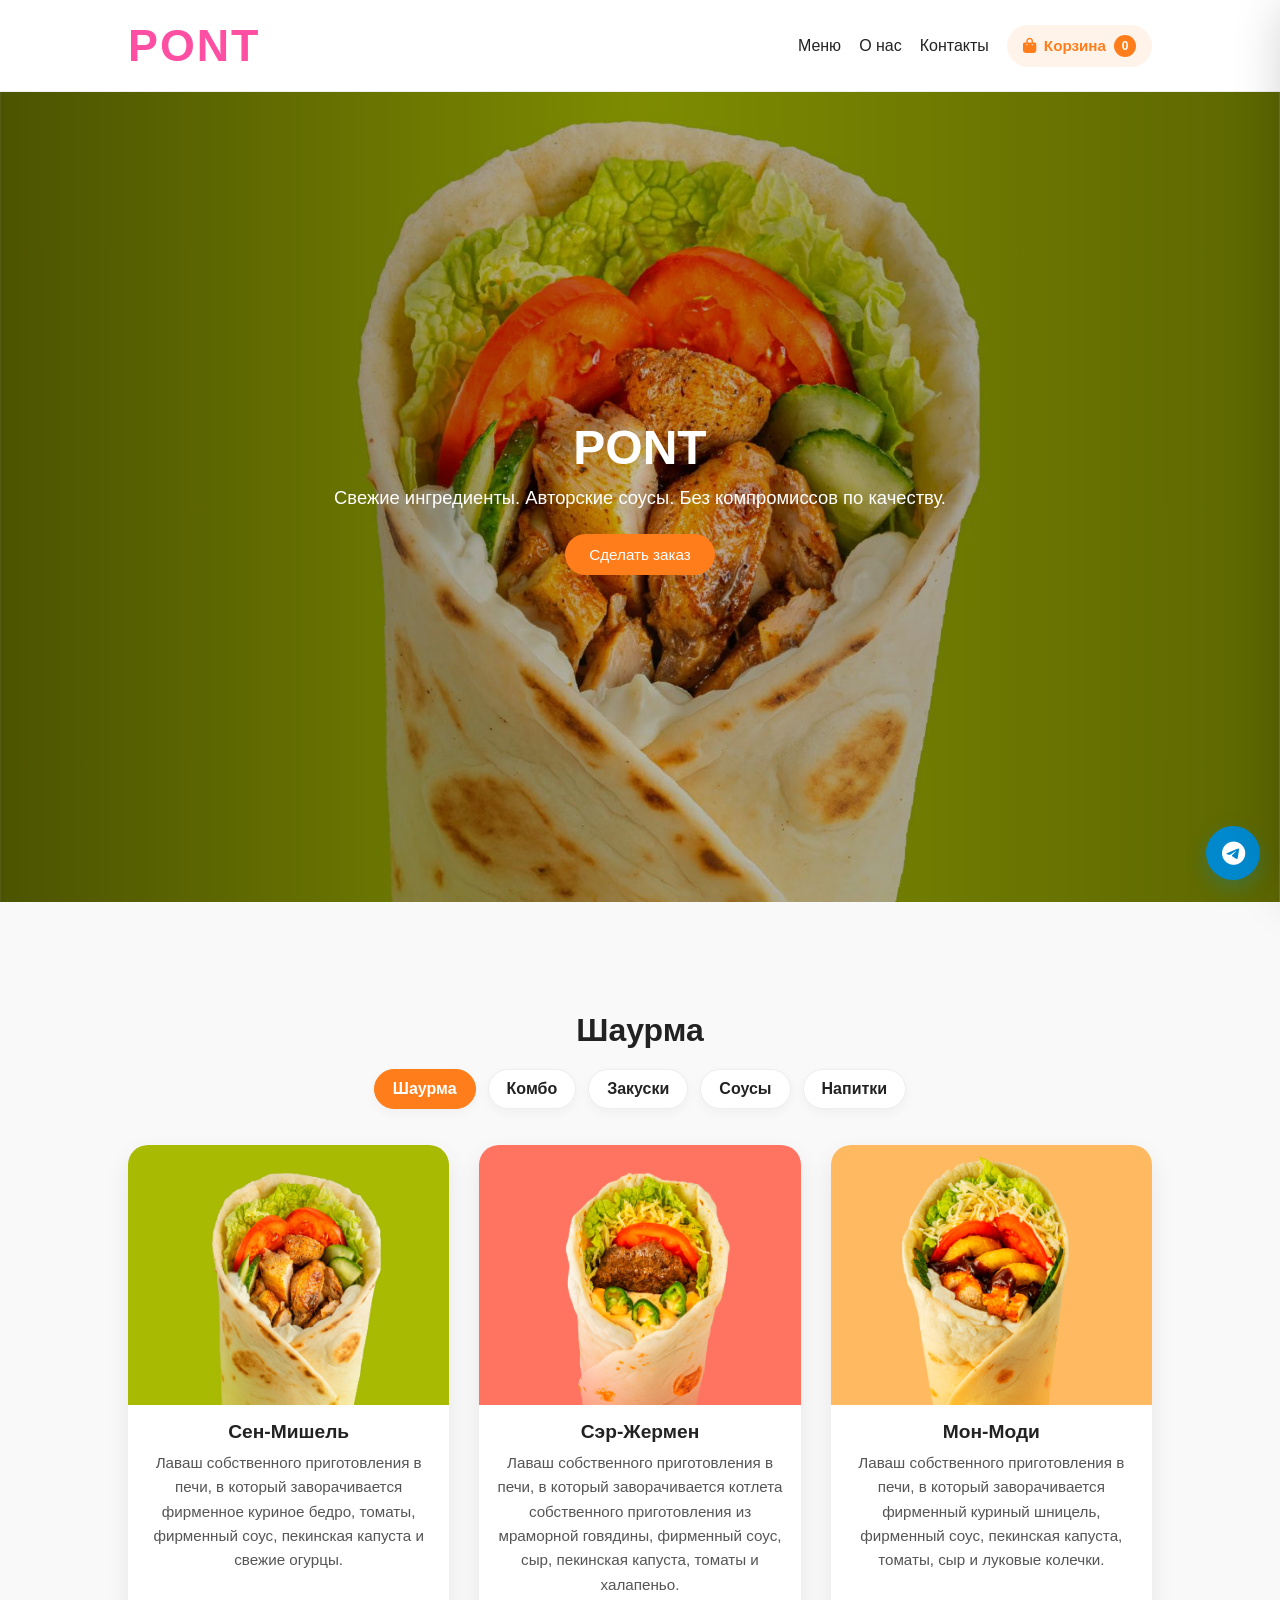
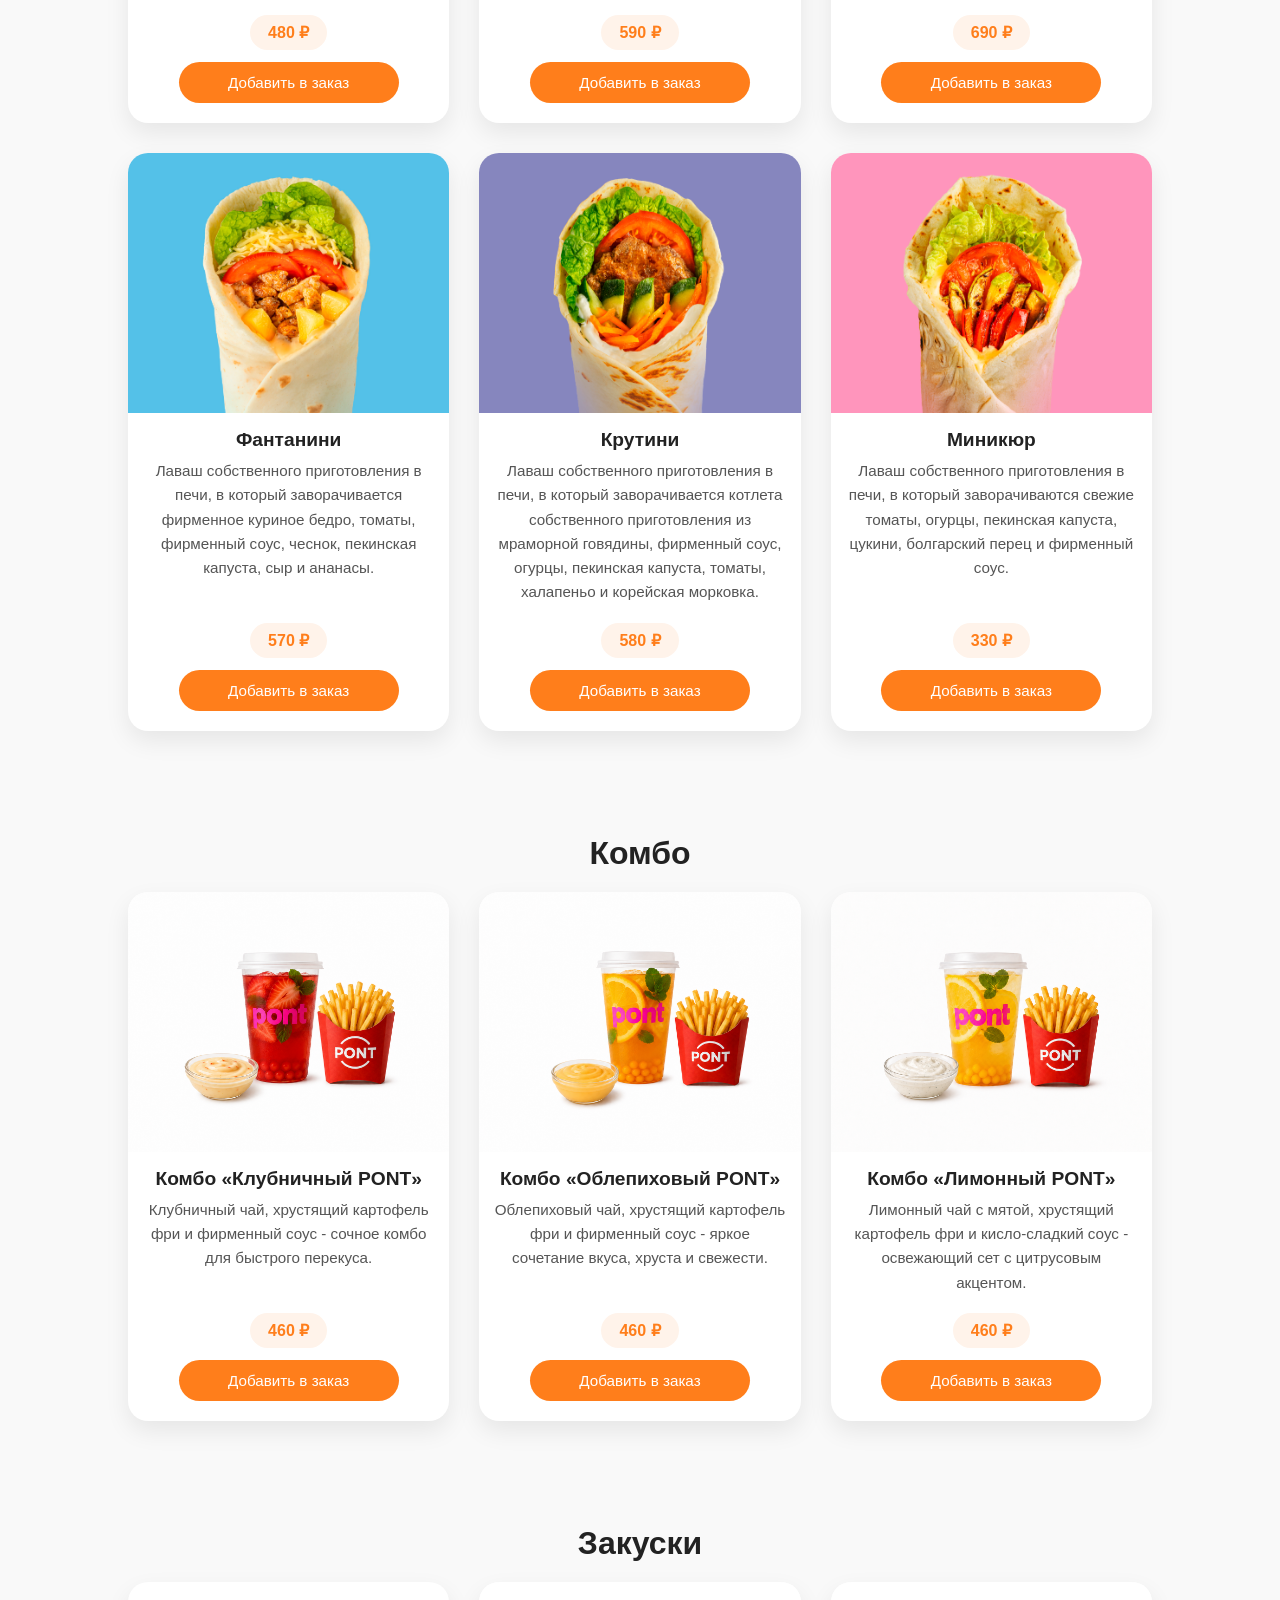
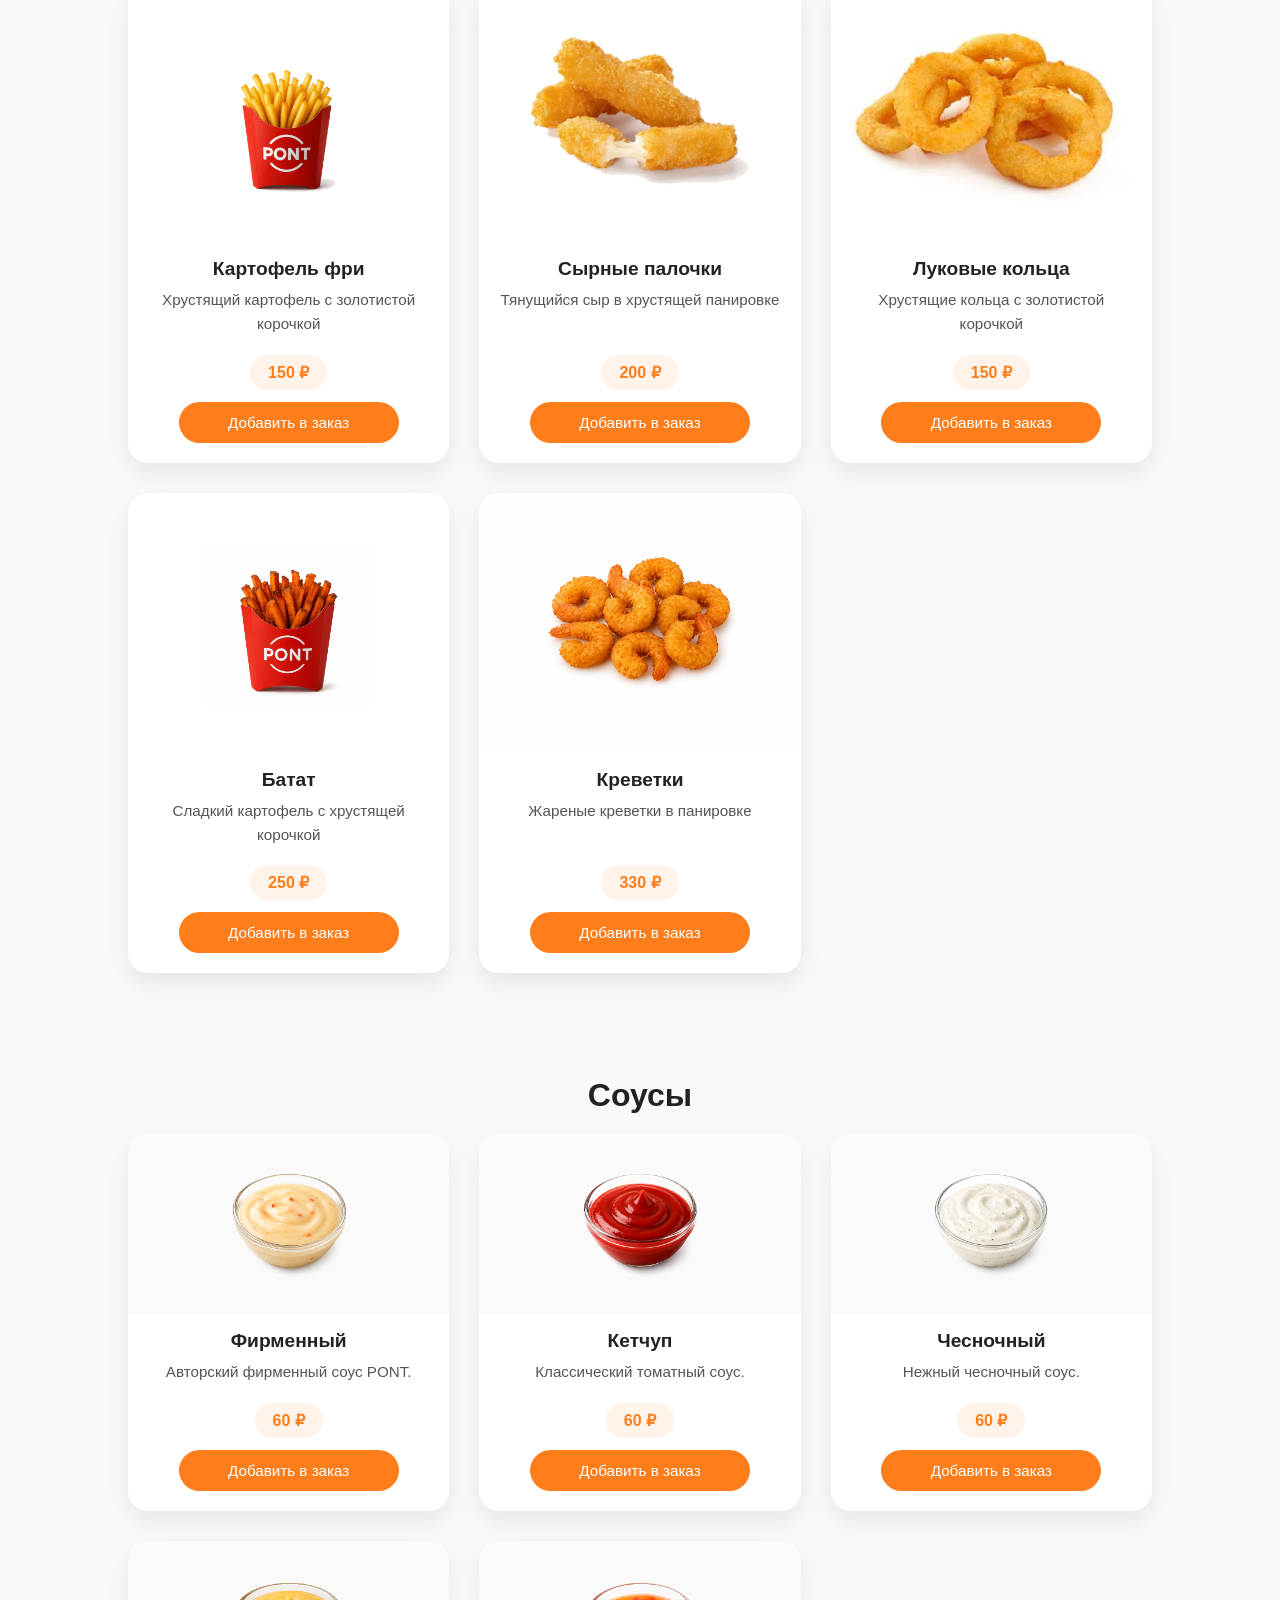
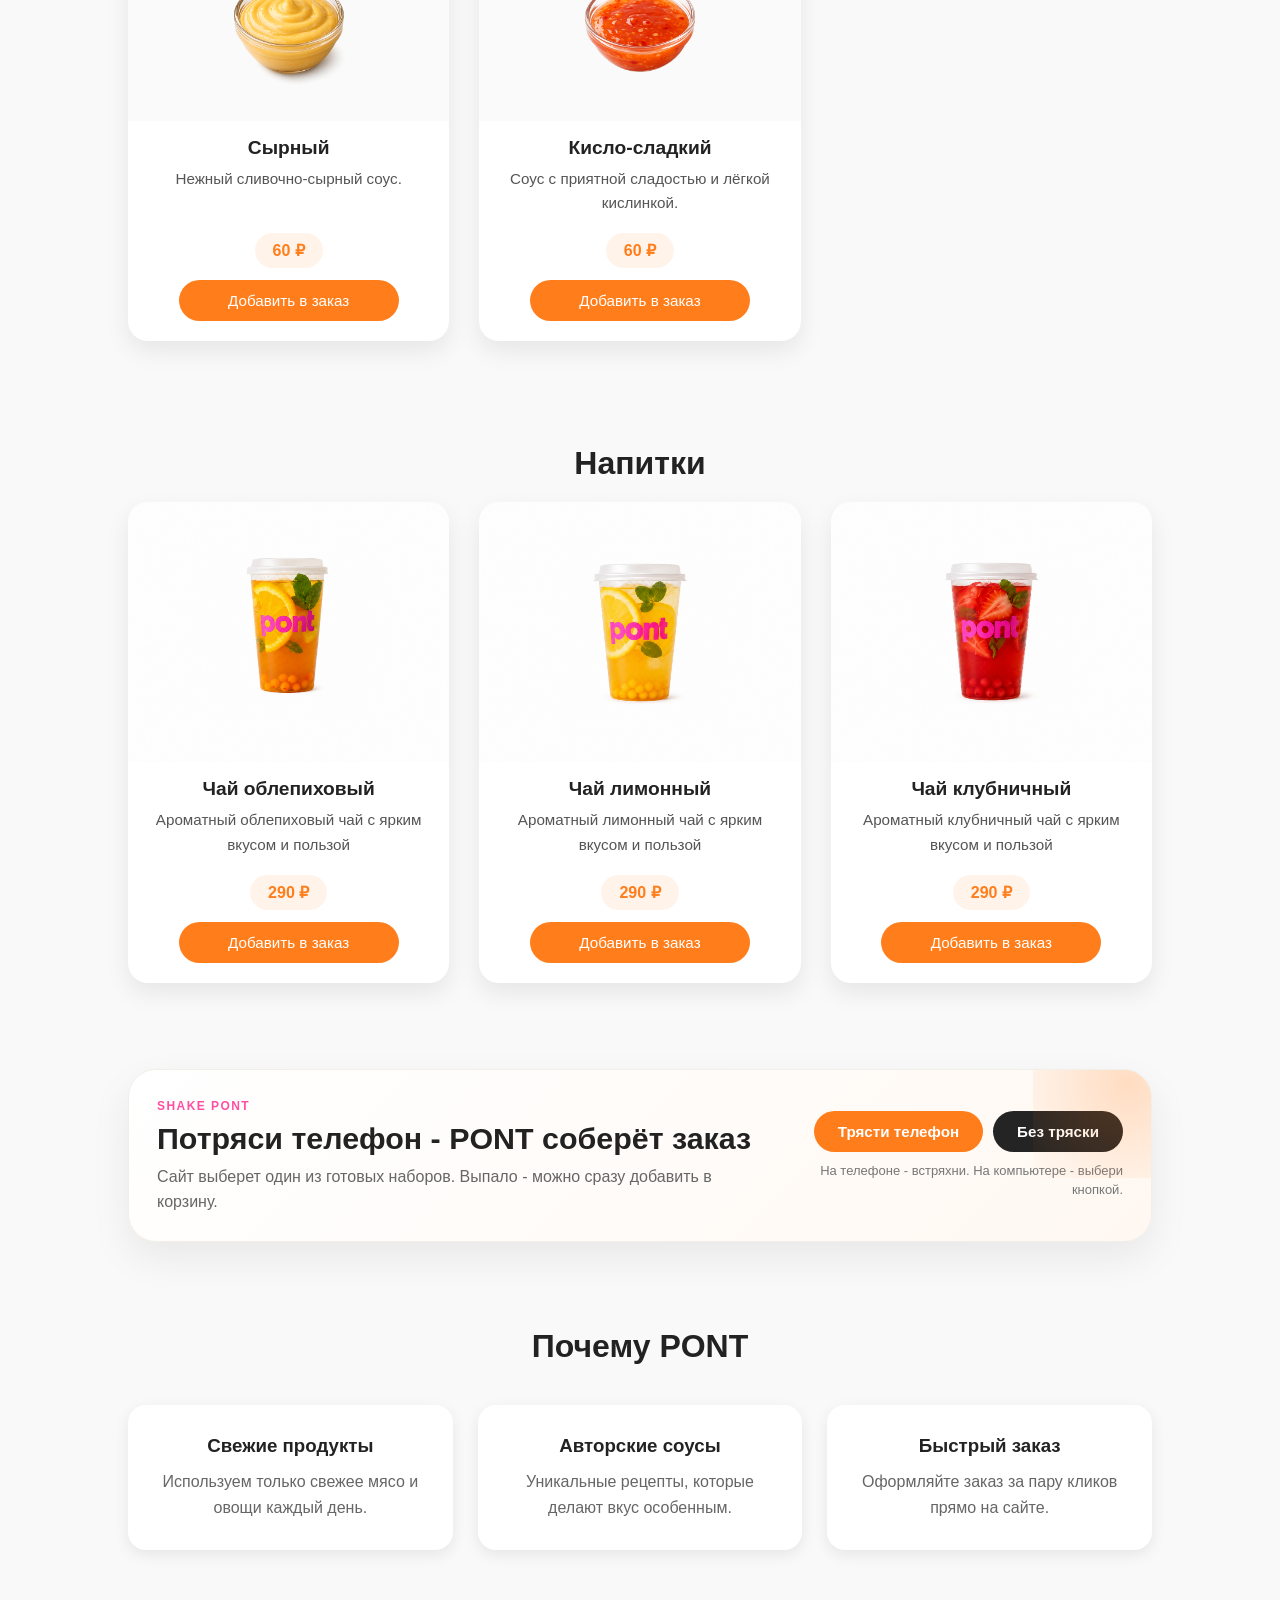
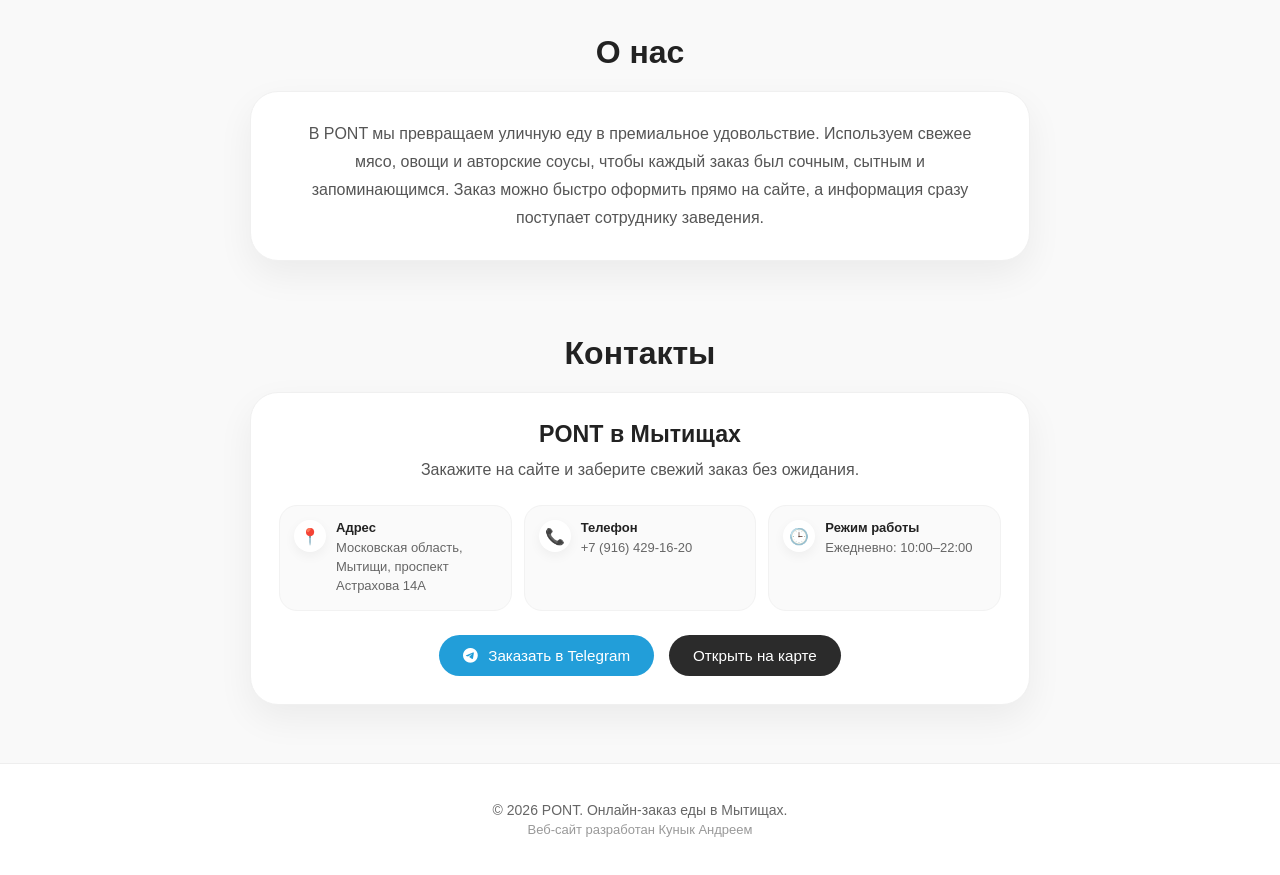
==== commit 536eb26d: "Update index.html" ====
--- a/index.html
+++ b/index.html
@@ -484,7 +484,7 @@
       <div class="pont-picker-content">
         <span class="pont-picker-mark">SHAKE PONT</span>
         <h2>Потряси телефон - PONT соберёт заказ</h2>
-        <p>Сайт выберет один из готовых наборов. Выпало — можно сразу добавить в корзину.</p>
+        <p>Сайт выберет один из готовых наборов. Выпало - можно сразу добавить в корзину.</p>
       </div>
 
       <div class="pont-picker-actions shake-pont-actions">
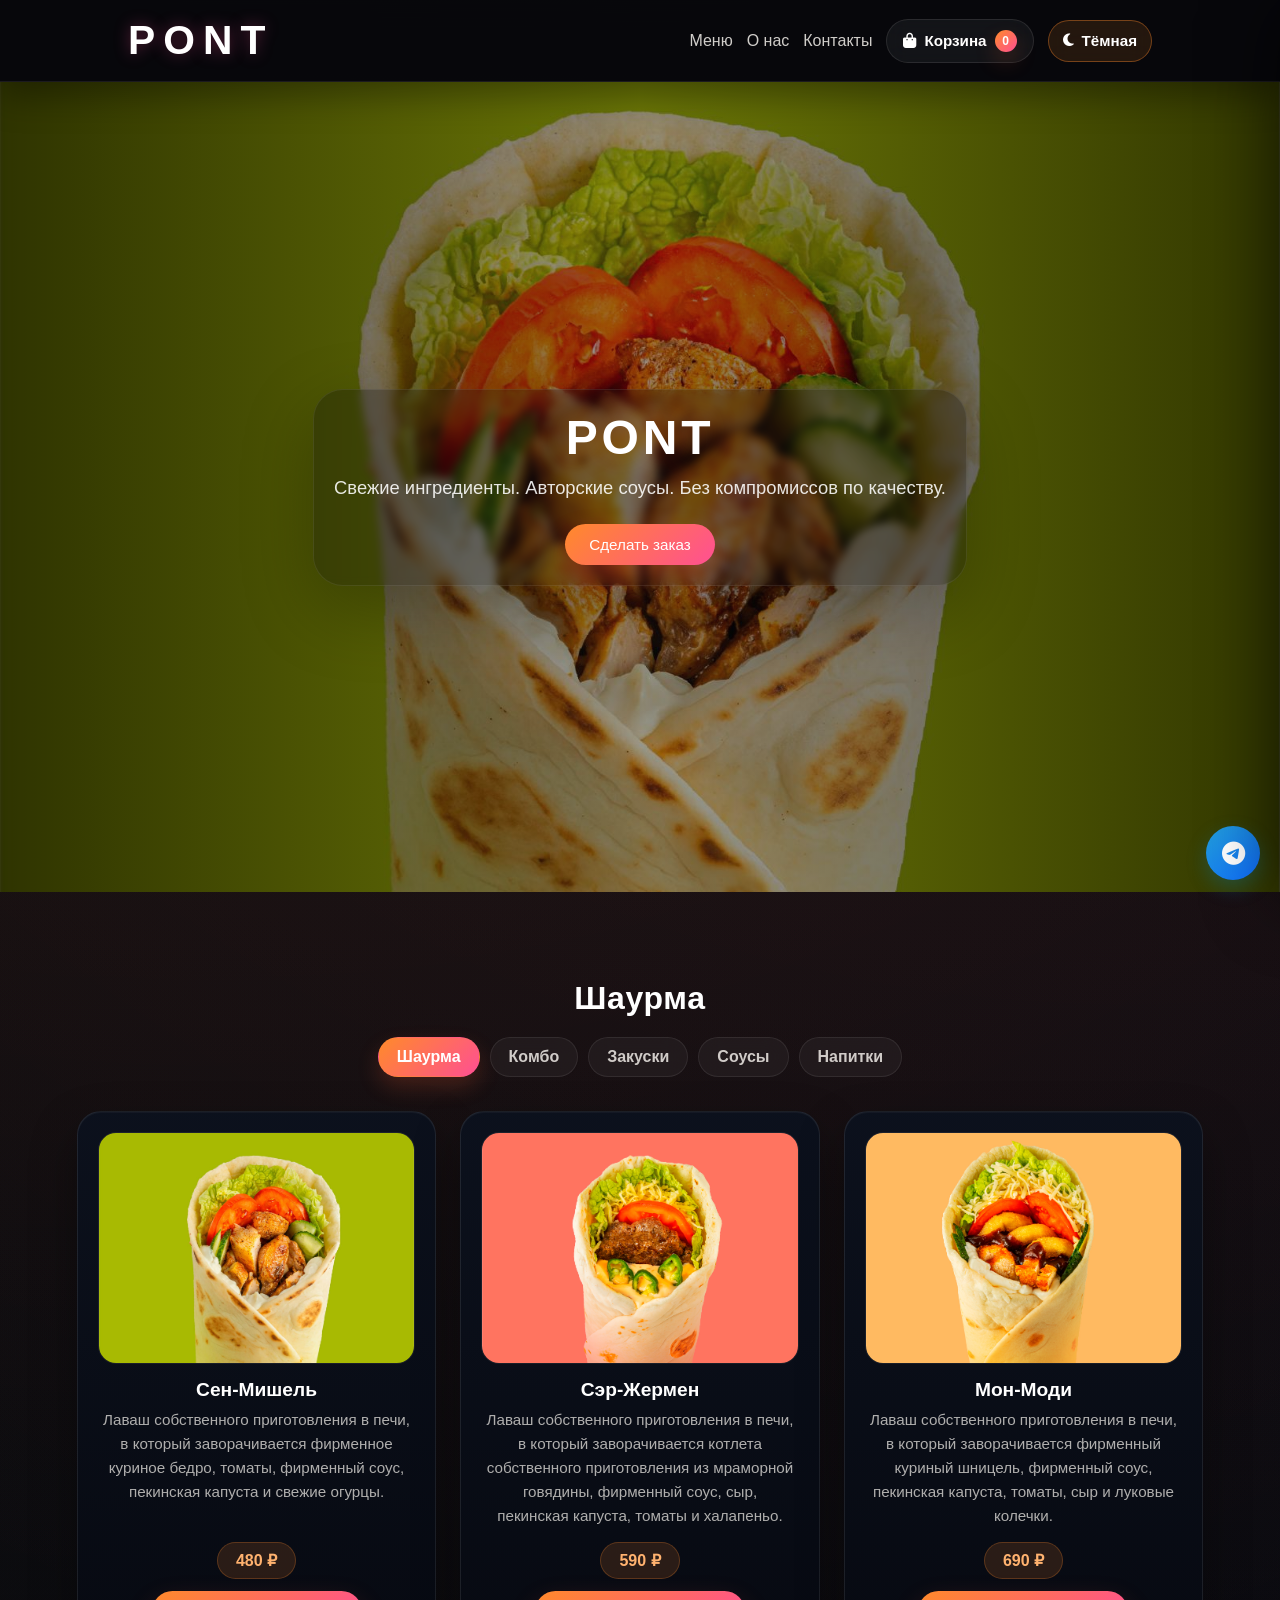
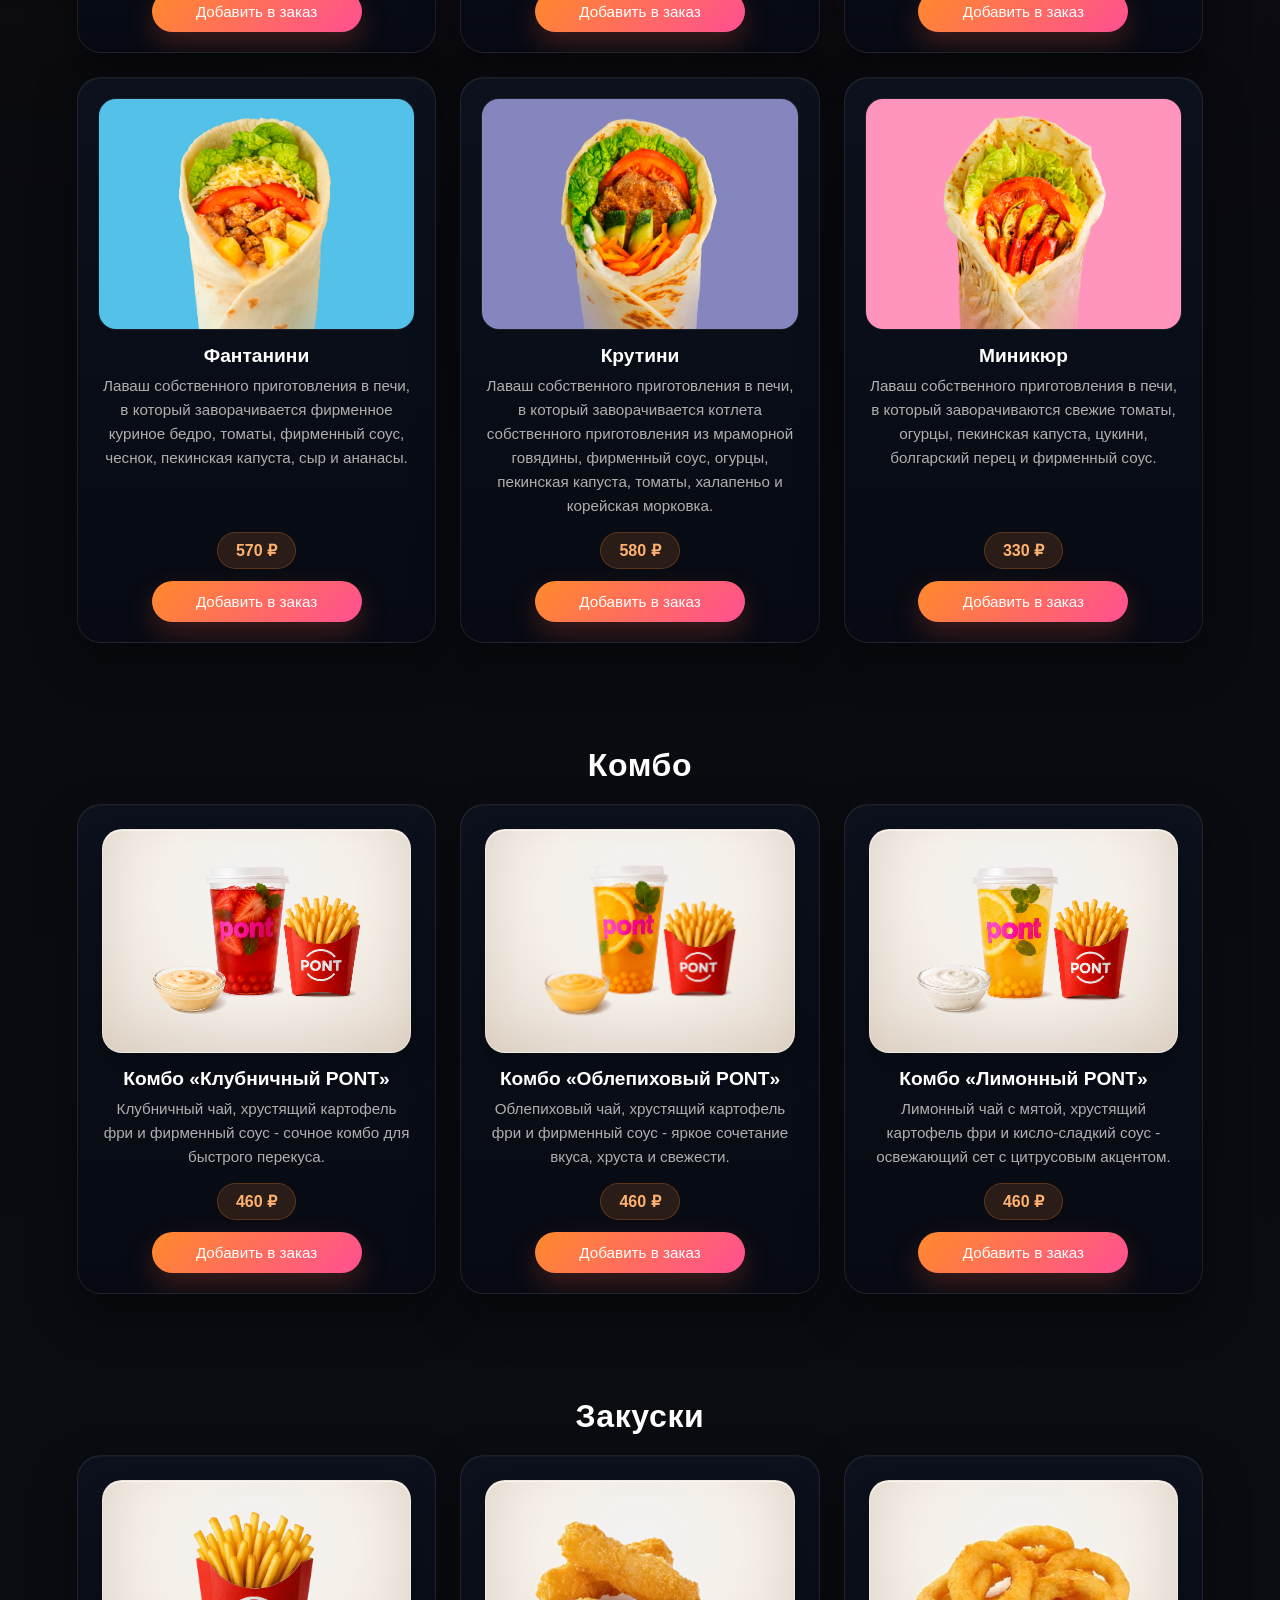
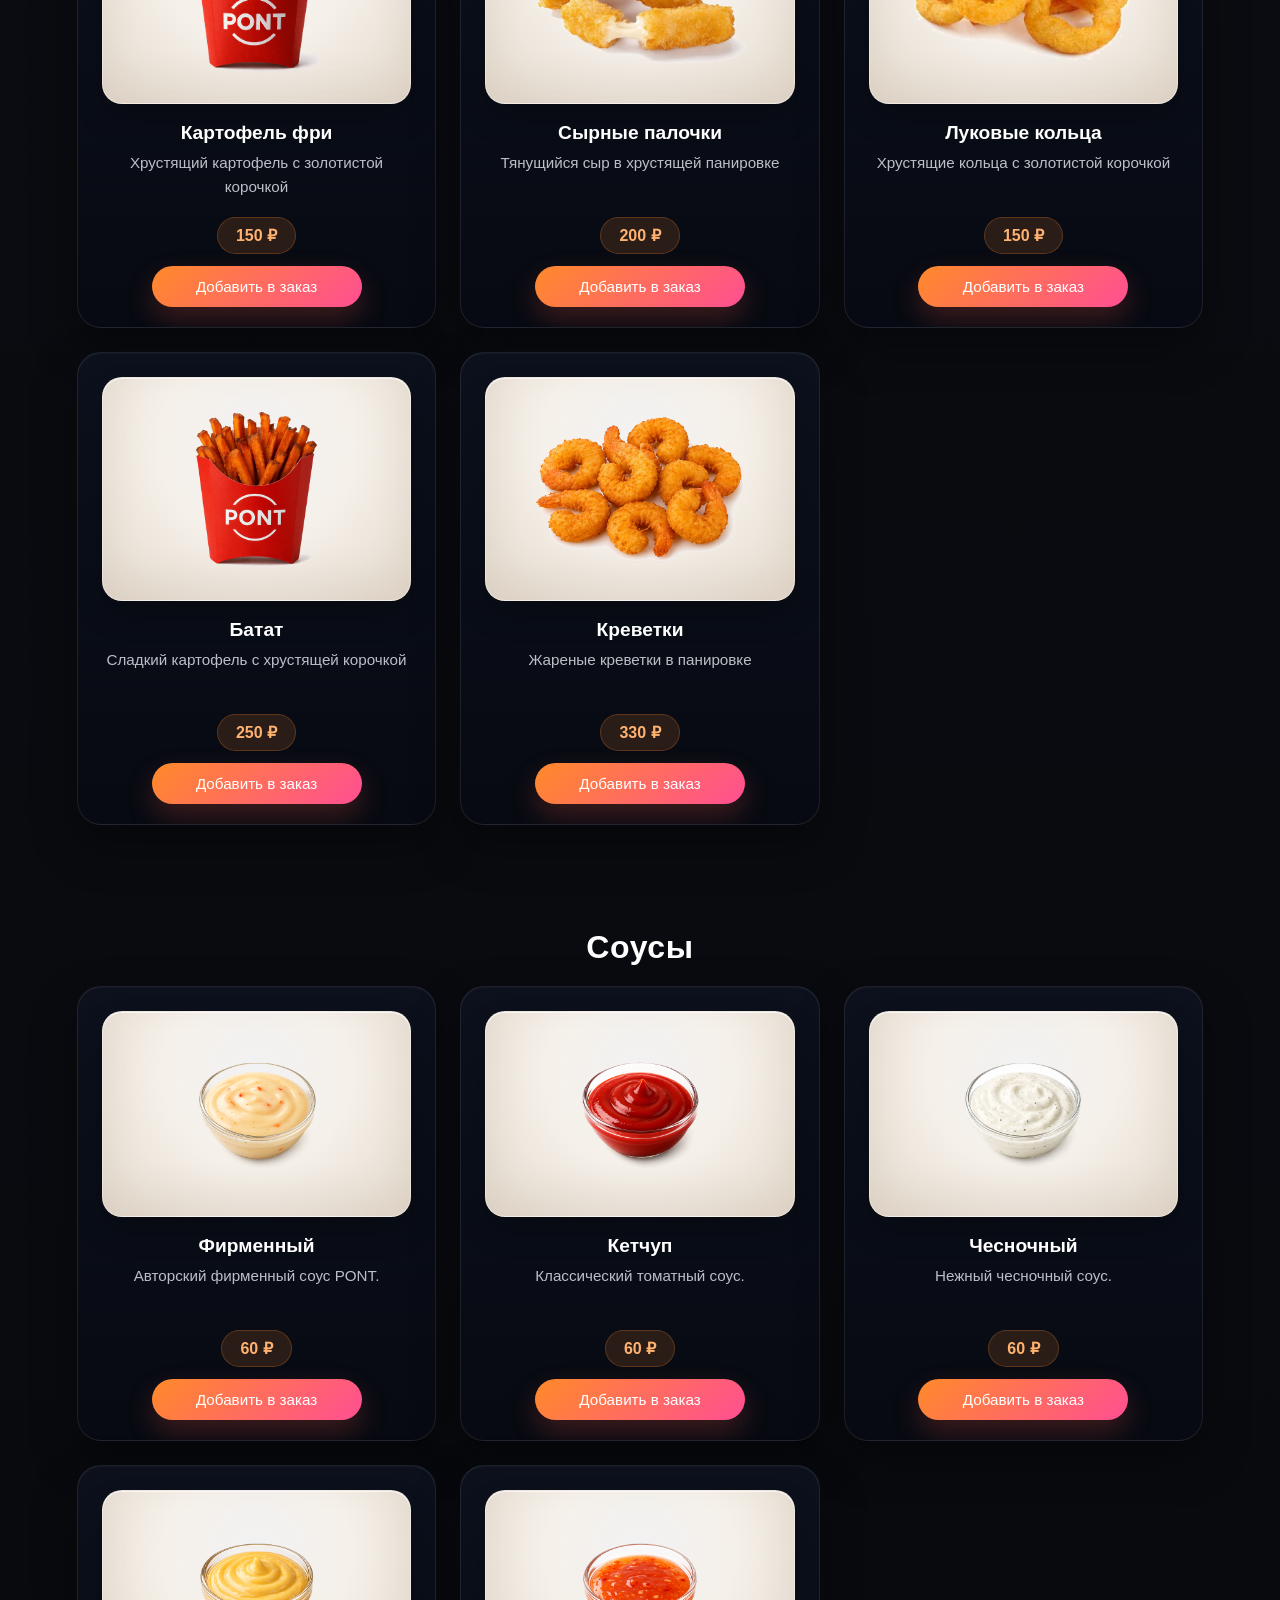
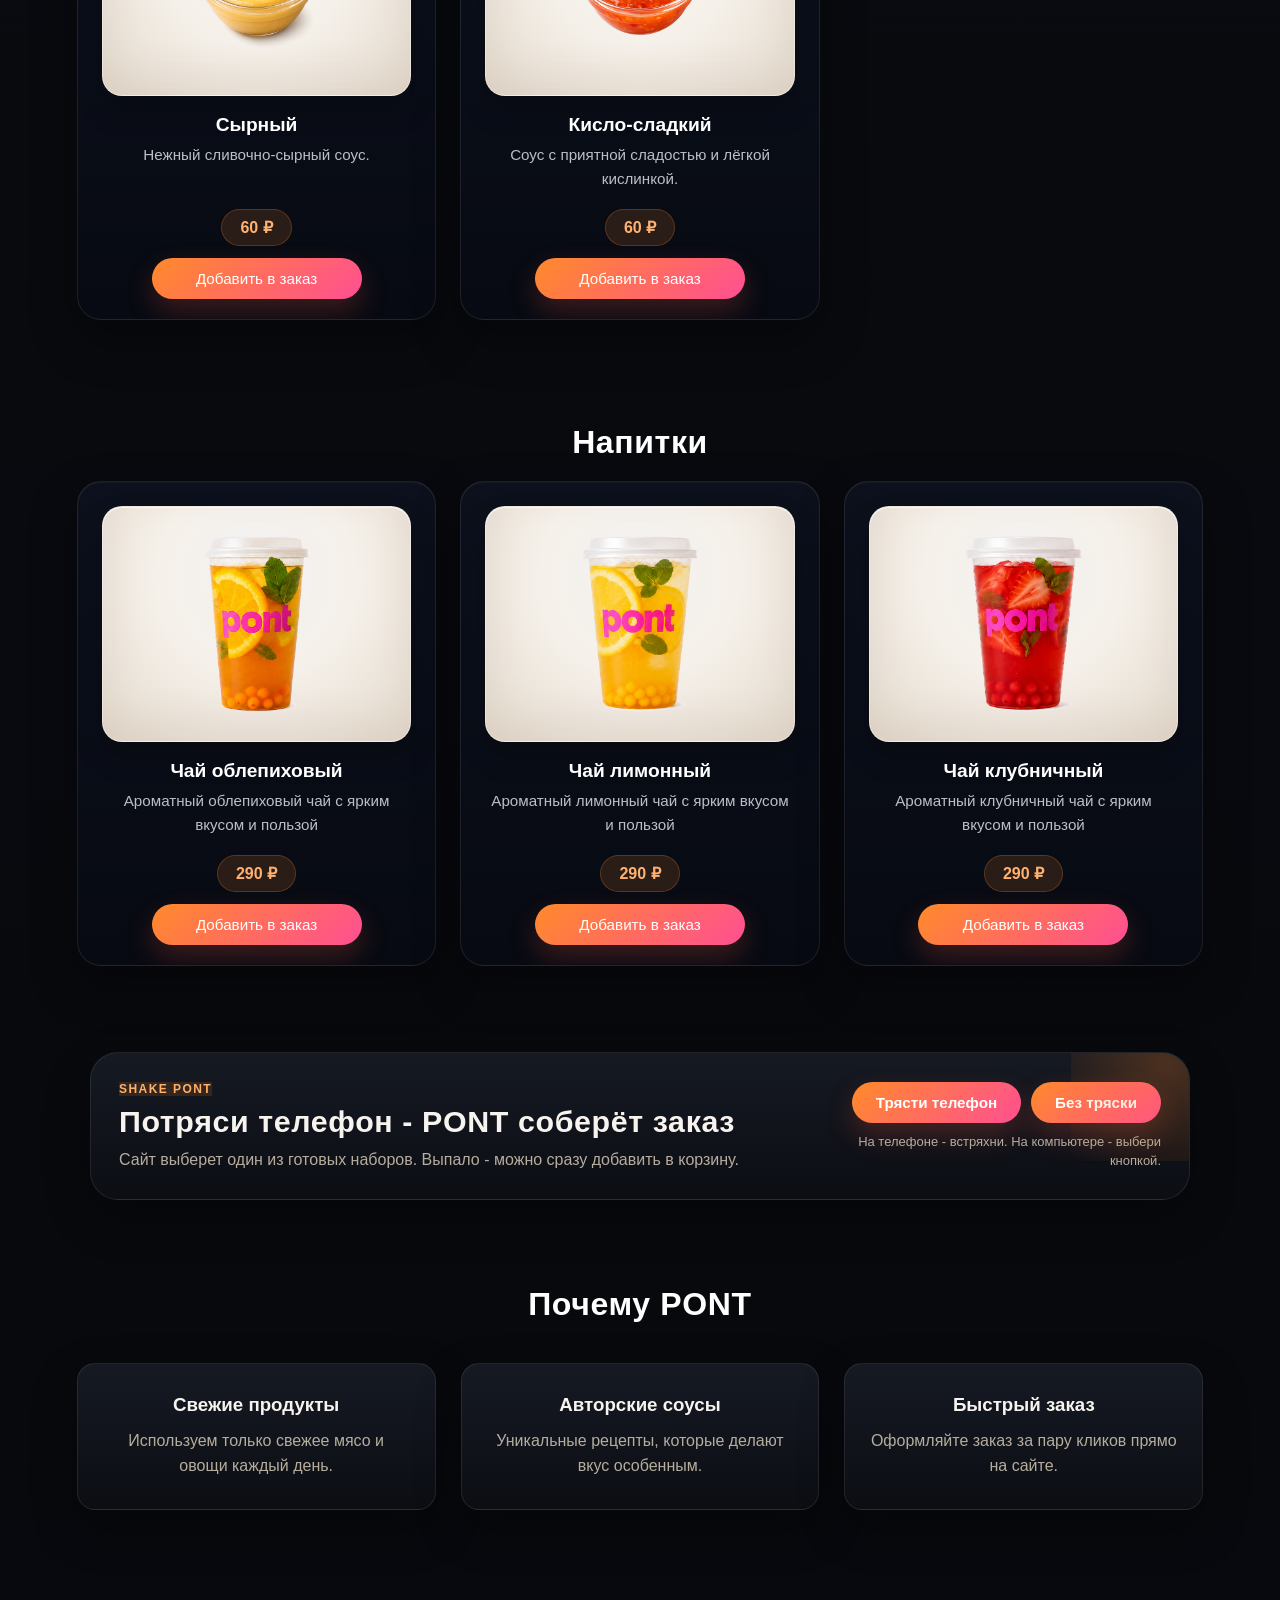
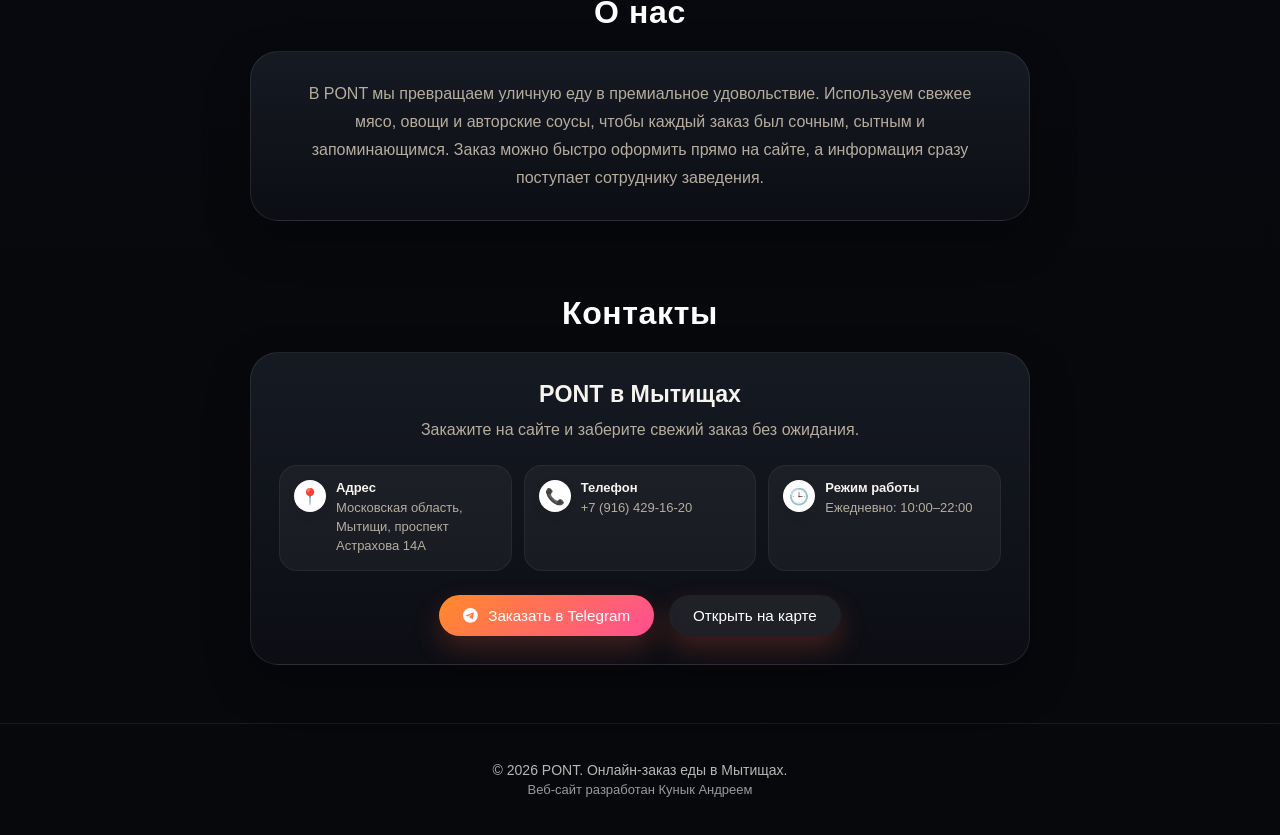
==== commit 4af3345f: "Add files via upload" ====
--- a/index.html
+++ b/index.html
@@ -25,7 +25,18 @@
   <link rel="icon" type="image/svg+xml" href="favicon.svg">
   <link rel="apple-touch-icon" href="favicon.png">
   <link rel="stylesheet" href="https://cdnjs.cloudflare.com/ajax/libs/font-awesome/6.5.0/css/all.min.css">
-  <link rel="stylesheet" href="style.css?v=27">
+  <meta name="theme-color" content="#08090d" id="theme-color-meta">
+  <script>
+    (function () {
+      try {
+        var savedTheme = localStorage.getItem("pontTheme");
+        document.documentElement.setAttribute("data-theme", savedTheme === "light" ? "light" : "dark");
+      } catch (error) {
+        document.documentElement.setAttribute("data-theme", "dark");
+      }
+    })();
+  </script>
+  <link rel="stylesheet" href="style.css?v=39">
 </head>
 
 <body>
@@ -41,6 +52,11 @@
         <i class="fas fa-shopping-bag"></i>
         <span>Корзина</span>
         <span class="cart-badge" id="cart-badge">0</span>
+      </button>
+
+      <button class="theme-toggle" id="theme-toggle" type="button" aria-label="Переключить тему" aria-pressed="true">
+        <i class="fas fa-moon"></i>
+        <span>Тёмная</span>
       </button>
     </nav>
   </header>
@@ -747,7 +763,7 @@
     </div>
   </div>
   <div id="notification" class="notification"></div>
-  <script src="script.js?v=27"></script>
+  <script src="script.js?v=28"></script>
 
 </body>
 </html>
--- a/style.css
+++ b/style.css
@@ -2840,3 +2840,1408 @@
     margin-bottom: -26px !important;
   }
 }
+
+
+/* =======================
+   THEME TOGGLE + PREMIUM DARK THEME v28
+======================= */
+.theme-toggle {
+  border: 1px solid rgba(255, 126, 27, 0.22);
+  background: #fff;
+  color: #222;
+  padding: 10px 14px;
+  border-radius: 999px;
+  font-size: 0.95em;
+  font-weight: 700;
+  cursor: pointer;
+  display: inline-flex;
+  align-items: center;
+  gap: 8px;
+  transition: transform 0.25s ease, box-shadow 0.25s ease, background 0.25s ease, color 0.25s ease, border-color 0.25s ease;
+  box-shadow: 0 4px 14px rgba(0, 0, 0, 0.05);
+}
+
+.theme-toggle:hover {
+  transform: translateY(-1px);
+  border-color: #ff7e1b;
+  color: #ff7e1b;
+  box-shadow: 0 8px 22px rgba(255, 126, 27, 0.16);
+}
+
+.theme-toggle i {
+  font-size: 0.95em;
+}
+
+html[data-theme="dark"] {
+  color-scheme: dark;
+  --pont-bg: #08090d;
+  --pont-bg-soft: #10131b;
+  --pont-bg-card: rgba(18, 20, 28, 0.92);
+  --pont-bg-elevated: rgba(23, 26, 36, 0.96);
+  --pont-border: rgba(255, 255, 255, 0.10);
+  --pont-border-strong: rgba(255, 126, 27, 0.30);
+  --pont-text: #f6f3ee;
+  --pont-text-muted: #b6ad9f;
+  --pont-accent: #ff7e1b;
+  --pont-accent-soft: rgba(255, 126, 27, 0.14);
+  --pont-pink: #ff4fa3;
+  --pont-shadow: rgba(0, 0, 0, 0.48);
+}
+
+html[data-theme="dark"] body {
+  background:
+    radial-gradient(circle at 12% 0%, rgba(255, 79, 163, 0.12), transparent 34%),
+    radial-gradient(circle at 88% 8%, rgba(255, 126, 27, 0.18), transparent 31%),
+    linear-gradient(180deg, #08090d 0%, #0c0d12 42%, #08090d 100%) !important;
+  color: var(--pont-text) !important;
+}
+
+html[data-theme="dark"] body::before {
+  content: "";
+  position: fixed;
+  inset: 0;
+  pointer-events: none;
+  z-index: -1;
+  background-image:
+    linear-gradient(rgba(255,255,255,0.025) 1px, transparent 1px),
+    linear-gradient(90deg, rgba(255,255,255,0.025) 1px, transparent 1px);
+  background-size: 46px 46px;
+  mask-image: linear-gradient(180deg, rgba(0,0,0,0.75), transparent 78%);
+}
+
+html[data-theme="dark"] header {
+  background: rgba(8, 9, 13, 0.78) !important;
+  border-bottom: 1px solid var(--pont-border) !important;
+  box-shadow: 0 18px 40px rgba(0, 0, 0, 0.22) !important;
+}
+
+html[data-theme="dark"] .logo,
+html[data-theme="dark"] .receipt-brand {
+  color: #fff !important;
+  text-shadow: 0 0 18px rgba(255, 79, 163, 0.42), 0 0 26px rgba(255, 126, 27, 0.20) !important;
+}
+
+html[data-theme="dark"] nav a {
+  color: rgba(246, 243, 238, 0.82) !important;
+}
+
+html[data-theme="dark"] nav a:hover {
+  color: var(--pont-accent) !important;
+}
+
+html[data-theme="dark"] .theme-toggle,
+html[data-theme="dark"] .cart-toggle,
+html[data-theme="dark"] .menu-tab,
+html[data-theme="dark"] .mobile-category-bar a {
+  background: rgba(255, 255, 255, 0.055) !important;
+  color: var(--pont-text) !important;
+  border: 1px solid var(--pont-border) !important;
+  box-shadow: inset 0 1px 0 rgba(255,255,255,0.06), 0 10px 28px rgba(0,0,0,0.24) !important;
+  backdrop-filter: blur(12px);
+}
+
+html[data-theme="dark"] .theme-toggle:hover,
+html[data-theme="dark"] .cart-toggle:hover,
+html[data-theme="dark"] .menu-tab:hover,
+html[data-theme="dark"] .mobile-category-bar a:hover {
+  border-color: var(--pont-border-strong) !important;
+  color: var(--pont-accent) !important;
+  background: rgba(255, 126, 27, 0.12) !important;
+}
+
+html[data-theme="dark"] .theme-toggle[aria-pressed="true"] {
+  border-color: var(--pont-border-strong) !important;
+  background: linear-gradient(135deg, rgba(255, 126, 27, 0.18), rgba(255, 79, 163, 0.10)) !important;
+  color: #fff !important;
+}
+
+html[data-theme="dark"] .cart-badge,
+html[data-theme="dark"] .menu-tab.active,
+html[data-theme="dark"] .mobile-category-bar a.active {
+  background: linear-gradient(135deg, #ff7e1b, #ff4fa3) !important;
+  color: #fff !important;
+  border-color: transparent !important;
+}
+
+html[data-theme="dark"] .hero::after {
+  background:
+    radial-gradient(circle at 50% 42%, rgba(255,126,27,0.13), transparent 28%),
+    linear-gradient(90deg, rgba(0,0,0,0.88), rgba(8,9,13,0.52), rgba(0,0,0,0.88)) !important;
+}
+
+html[data-theme="dark"] .hero-content {
+  background: linear-gradient(135deg, rgba(8, 9, 13, 0.34), rgba(8, 9, 13, 0.10));
+  border: 1px solid rgba(255,255,255,0.09);
+  border-radius: 30px;
+  box-shadow: 0 24px 70px rgba(0,0,0,0.28);
+  backdrop-filter: blur(4px);
+}
+
+html[data-theme="dark"] .hero h2 {
+  color: #fff !important;
+  letter-spacing: 0.08em;
+  text-shadow: 0 0 30px rgba(255, 126, 27, 0.35) !important;
+}
+
+html[data-theme="dark"] .hero p {
+  color: rgba(255,255,255,0.88) !important;
+}
+
+html[data-theme="dark"] section h2,
+html[data-theme="dark"] .item h3,
+html[data-theme="dark"] .adv-card h3,
+html[data-theme="dark"] .about-card h2,
+html[data-theme="dark"] .contact-card-head h3,
+html[data-theme="dark"] .cart-drawer-header h2,
+html[data-theme="dark"] .product-modal-info h2,
+html[data-theme="dark"] .product-modal-info h3,
+html[data-theme="dark"] .order-success-card h3,
+html[data-theme="dark"] .empty-cart-state h3,
+html[data-theme="dark"] .pont-picker-content h2,
+html[data-theme="dark"] .pont-choice-head strong {
+  color: var(--pont-text) !important;
+}
+
+html[data-theme="dark"] .item,
+html[data-theme="dark"] .adv-card,
+html[data-theme="dark"] .about-card,
+html[data-theme="dark"] .contact-card,
+html[data-theme="dark"] .pont-picker-card,
+html[data-theme="dark"] .shake-pont-card,
+html[data-theme="dark"] .cart-row,
+html[data-theme="dark"] .promo-block,
+html[data-theme="dark"] .customer-block,
+html[data-theme="dark"] .order-success-card,
+html[data-theme="dark"] .product-modal,
+html[data-theme="dark"] .pont-choice,
+html[data-theme="dark"] .option-card,
+html[data-theme="dark"] .empty-cart-state {
+  background: linear-gradient(180deg, rgba(24, 27, 37, 0.94), rgba(13, 15, 21, 0.96)) !important;
+  border: 1px solid var(--pont-border) !important;
+  box-shadow: 0 18px 46px var(--pont-shadow), inset 0 1px 0 rgba(255,255,255,0.045) !important;
+}
+
+html[data-theme="dark"] .item:hover,
+html[data-theme="dark"] .adv-card:hover {
+  box-shadow: 0 24px 56px rgba(0,0,0,0.56), 0 0 0 1px rgba(255,126,27,0.18) !important;
+}
+
+html[data-theme="dark"] .item img,
+html[data-theme="dark"] #combo .item img,
+html[data-theme="dark"] #sauces .item img,
+html[data-theme="dark"] #drinks .item img,
+html[data-theme="dark"] .product-modal-image,
+html[data-theme="dark"] .cart-item-thumb {
+  background: radial-gradient(circle at center, rgba(255,255,255,0.08), rgba(255,255,255,0.02)) !important;
+}
+
+html[data-theme="dark"] .item p,
+html[data-theme="dark"] .adv-card p,
+html[data-theme="dark"] .about-card p,
+html[data-theme="dark"] .about-point span,
+html[data-theme="dark"] .contact-card-head p,
+html[data-theme="dark"] .contact-info-item span:last-child,
+html[data-theme="dark"] #contact p,
+html[data-theme="dark"] .cart-item-price,
+html[data-theme="dark"] .empty-cart,
+html[data-theme="dark"] .empty-cart-state p,
+html[data-theme="dark"] .product-modal-desc,
+html[data-theme="dark"] .product-modal-base-price,
+html[data-theme="dark"] .order-success-card p,
+html[data-theme="dark"] .receipt-note,
+html[data-theme="dark"] .pont-picker-content p,
+html[data-theme="dark"] .pont-shake-status,
+html[data-theme="dark"] .pont-choice-list li {
+  color: var(--pont-text-muted) !important;
+}
+
+html[data-theme="dark"] .about-point,
+html[data-theme="dark"] .contact-info-item,
+html[data-theme="dark"] .cart-controls,
+html[data-theme="dark"] .cart-summary-list,
+html[data-theme="dark"] .empty-cart-icon,
+html[data-theme="dark"] .product-modal-image-wrap {
+  background: rgba(255, 255, 255, 0.045) !important;
+  border-color: var(--pont-border) !important;
+}
+
+html[data-theme="dark"] .about-point strong,
+html[data-theme="dark"] .contact-info-item strong,
+html[data-theme="dark"] .cart-item-name,
+html[data-theme="dark"] .cart-line-total,
+html[data-theme="dark"] .qty-value,
+html[data-theme="dark"] .summary-row strong,
+html[data-theme="dark"] .summary-row span,
+html[data-theme="dark"] .option-title,
+html[data-theme="dark"] .pont-choice-total {
+  color: var(--pont-text) !important;
+}
+
+html[data-theme="dark"] .price,
+html[data-theme="dark"] .about-mark,
+html[data-theme="dark"] .contact-mark,
+html[data-theme="dark"] .pont-picker-mark,
+html[data-theme="dark"] .option-price,
+html[data-theme="dark"] .promo-label,
+html[data-theme="dark"] .order-number span {
+  background: var(--pont-accent-soft) !important;
+  color: #ffb06a !important;
+  border-color: rgba(255,126,27,0.22) !important;
+}
+
+html[data-theme="dark"] .btn,
+html[data-theme="dark"] .checkout-btn,
+html[data-theme="dark"] .modal-add-btn,
+html[data-theme="dark"] .empty-cart-menu-btn {
+  background: linear-gradient(135deg, #ff7e1b, #ff4fa3) !important;
+  color: #fff !important;
+  box-shadow: 0 12px 30px rgba(255, 126, 27, 0.22) !important;
+}
+
+html[data-theme="dark"] .btn:hover,
+html[data-theme="dark"] .checkout-btn:hover,
+html[data-theme="dark"] .modal-add-btn:hover,
+html[data-theme="dark"] .empty-cart-menu-btn:hover {
+  filter: brightness(1.06);
+  box-shadow: 0 16px 36px rgba(255, 126, 27, 0.32) !important;
+}
+
+html[data-theme="dark"] .telegram-btn,
+html[data-theme="dark"] .floating-telegram {
+  background: linear-gradient(135deg, #229ed9, #0f6dff) !important;
+}
+
+html[data-theme="dark"] .map-btn,
+html[data-theme="dark"] .clear-btn {
+  background: rgba(255,255,255,0.08) !important;
+  border: 1px solid var(--pont-border) !important;
+  box-shadow: none !important;
+}
+
+html[data-theme="dark"] .cart-overlay,
+html[data-theme="dark"] .product-modal-overlay {
+  background: rgba(0, 0, 0, 0.72) !important;
+  backdrop-filter: blur(8px) !important;
+}
+
+html[data-theme="dark"] .cart-drawer {
+  background: #0c0e14 !important;
+  border-left: 1px solid var(--pont-border) !important;
+  box-shadow: -24px 0 70px rgba(0,0,0,0.58) !important;
+}
+
+html[data-theme="dark"] .cart-drawer-header,
+html[data-theme="dark"] .cart-drawer-footer {
+  background: rgba(12, 14, 20, 0.94) !important;
+  border-color: var(--pont-border) !important;
+  box-shadow: 0 -12px 30px rgba(0,0,0,0.24) !important;
+}
+
+html[data-theme="dark"] .cart-close,
+html[data-theme="dark"] .product-modal-close,
+html[data-theme="dark"] .qty-btn {
+  background: rgba(255,255,255,0.08) !important;
+  color: var(--pont-text) !important;
+  border: 1px solid var(--pont-border) !important;
+}
+
+html[data-theme="dark"] .cart-close:hover,
+html[data-theme="dark"] .product-modal-close:hover,
+html[data-theme="dark"] .qty-btn:hover {
+  background: var(--pont-accent) !important;
+  color: #fff !important;
+}
+
+html[data-theme="dark"] .promo-input,
+html[data-theme="dark"] .customer-input {
+  background: rgba(255,255,255,0.055) !important;
+  color: var(--pont-text) !important;
+  border: 1px solid var(--pont-border) !important;
+}
+
+html[data-theme="dark"] .promo-input::placeholder,
+html[data-theme="dark"] .customer-input::placeholder {
+  color: rgba(246, 243, 238, 0.46) !important;
+}
+
+html[data-theme="dark"] .promo-input:focus,
+html[data-theme="dark"] .customer-input:focus {
+  border-color: var(--pont-accent) !important;
+  box-shadow: 0 0 0 3px rgba(255,126,27,0.16) !important;
+}
+
+html[data-theme="dark"] .promo-message:not(.error) {
+  color: #77e6a6 !important;
+}
+
+html[data-theme="dark"] .promo-message.error {
+  color: #ff7777 !important;
+}
+
+html[data-theme="dark"] .summary-row.total-row {
+  border-top-color: var(--pont-border) !important;
+}
+
+html[data-theme="dark"] .option-card.active {
+  background: linear-gradient(135deg, rgba(255,126,27,0.20), rgba(255,79,163,0.14)) !important;
+  border-color: var(--pont-border-strong) !important;
+}
+
+html[data-theme="dark"] .product-counter-btn {
+  background: rgba(255,126,27,0.14) !important;
+  border: 1px solid rgba(255,126,27,0.28) !important;
+  box-shadow: inset 0 1px 0 rgba(255,255,255,0.06) !important;
+}
+
+html[data-theme="dark"] .card-counter-action {
+  background: rgba(255,255,255,0.10) !important;
+  color: #fff !important;
+}
+
+html[data-theme="dark"] .mobile-category-bar {
+  background: rgba(8, 9, 13, 0.72) !important;
+  border-bottom-color: var(--pont-border) !important;
+  backdrop-filter: blur(14px) !important;
+}
+
+html[data-theme="dark"] .mobile-mini-cart {
+  background: rgba(17, 19, 27, 0.92) !important;
+  color: #fff !important;
+  border: 1px solid var(--pont-border-strong) !important;
+  box-shadow: 0 18px 46px rgba(0,0,0,0.44), 0 0 30px rgba(255,126,27,0.10) !important;
+  backdrop-filter: blur(16px) !important;
+}
+
+html[data-theme="dark"] .mobile-mini-cart-action {
+  background: linear-gradient(135deg, #ff7e1b, #ff4fa3) !important;
+  color: #fff !important;
+}
+
+html[data-theme="dark"] footer {
+  background: #06070a !important;
+  color: rgba(246,243,238,0.74) !important;
+  border-top: 1px solid var(--pont-border) !important;
+}
+
+html[data-theme="dark"] .notification {
+  background: rgba(15, 18, 24, 0.96) !important;
+  color: #fff !important;
+  border: 1px solid rgba(255,126,27,0.28) !important;
+  box-shadow: 0 18px 44px rgba(0,0,0,0.38) !important;
+}
+
+html[data-theme="dark"] .notification.error {
+  background: rgba(60, 15, 18, 0.96) !important;
+  border-color: rgba(255,90,90,0.32) !important;
+}
+
+@media (max-width: 700px) {
+  .theme-toggle {
+    padding: 10px 12px !important;
+    min-height: 42px !important;
+  }
+
+  .theme-toggle span {
+    display: none !important;
+  }
+
+  html[data-theme="dark"] .hero-content {
+    border-radius: 24px !important;
+  }
+}
+
+
+/* =======================
+   PREMIUM DARK REWORK v29
+   Чище фон, ровнее карточки, меньше лишнего свечения.
+======================= */
+html[data-theme="dark"] {
+  --pont-bg: #08090d;
+  --pont-bg-2: #0b0d12;
+  --pont-panel: #11141c;
+  --pont-panel-2: #151923;
+  --pont-line: rgba(255, 255, 255, 0.085);
+  --pont-line-soft: rgba(255, 255, 255, 0.055);
+  --pont-text: #f7f3ee;
+  --pont-muted: #b9b0a4;
+  --pont-accent: #ff8a2a;
+  --pont-pink: #ff4f93;
+}
+
+html[data-theme="dark"] body {
+  background:
+    radial-gradient(circle at 18% -8%, rgba(255, 138, 42, 0.16), transparent 31%),
+    radial-gradient(circle at 92% 3%, rgba(255, 79, 147, 0.10), transparent 28%),
+    linear-gradient(180deg, #08090d 0%, #0b0d12 44%, #08090d 100%) !important;
+  color: var(--pont-text) !important;
+}
+
+html[data-theme="dark"] body::before {
+  display: none !important;
+}
+
+html[data-theme="dark"] header {
+  padding: 14px 10% !important;
+  background: rgba(7, 8, 12, 0.96) !important;
+  border-bottom: 1px solid rgba(255, 255, 255, 0.08) !important;
+  box-shadow: 0 14px 34px rgba(0, 0, 0, 0.36) !important;
+  backdrop-filter: blur(16px) !important;
+}
+
+html[data-theme="dark"] .logo {
+  font-size: 2.55em !important;
+  letter-spacing: 8px !important;
+  color: #fff !important;
+  text-shadow: 0 0 16px rgba(255, 79, 147, 0.34) !important;
+}
+
+html[data-theme="dark"] nav {
+  gap: 14px !important;
+}
+
+html[data-theme="dark"] nav a {
+  color: rgba(247, 243, 238, 0.84) !important;
+}
+
+html[data-theme="dark"] nav a:hover {
+  color: var(--pont-accent) !important;
+}
+
+html[data-theme="dark"] .cart-toggle,
+html[data-theme="dark"] .theme-toggle {
+  min-height: 42px !important;
+  border-radius: 999px !important;
+  background: rgba(255, 255, 255, 0.055) !important;
+  border: 1px solid rgba(255, 255, 255, 0.095) !important;
+  color: #fff !important;
+  box-shadow: none !important;
+}
+
+html[data-theme="dark"] .cart-toggle:hover,
+html[data-theme="dark"] .theme-toggle:hover {
+  transform: translateY(-1px) !important;
+  background: rgba(255, 138, 42, 0.11) !important;
+  border-color: rgba(255, 138, 42, 0.34) !important;
+}
+
+html[data-theme="dark"] .theme-toggle[aria-pressed="true"] {
+  background: rgba(255, 138, 42, 0.12) !important;
+  border-color: rgba(255, 138, 42, 0.38) !important;
+}
+
+html[data-theme="dark"] .cart-badge,
+html[data-theme="dark"] .menu-tab.active,
+html[data-theme="dark"] .mobile-category-bar a.active {
+  background: linear-gradient(135deg, #ff8a2a, #ff4f93) !important;
+  color: #fff !important;
+  border-color: transparent !important;
+  box-shadow: 0 10px 22px rgba(255, 96, 52, 0.20) !important;
+}
+
+html[data-theme="dark"] body > section:not(.hero) {
+  max-width: 1500px;
+  margin-left: auto;
+  margin-right: auto;
+  padding-left: 7% !important;
+  padding-right: 7% !important;
+}
+
+html[data-theme="dark"] #shawarma {
+  padding-top: 88px !important;
+  scroll-margin-top: 96px !important;
+}
+
+html[data-theme="dark"] section h2 {
+  color: #fff !important;
+  letter-spacing: 0.02em;
+}
+
+html[data-theme="dark"] .menu-tabs {
+  margin: 8px 0 34px !important;
+  gap: 10px !important;
+}
+
+html[data-theme="dark"] .menu-tab {
+  background: rgba(255, 255, 255, 0.045) !important;
+  color: rgba(247, 243, 238, 0.82) !important;
+  border: 1px solid rgba(255, 255, 255, 0.08) !important;
+  box-shadow: none !important;
+}
+
+html[data-theme="dark"] .menu-tab:hover {
+  background: rgba(255, 138, 42, 0.10) !important;
+  color: #fff !important;
+  border-color: rgba(255, 138, 42, 0.30) !important;
+}
+
+html[data-theme="dark"] .menu {
+  gap: 26px !important;
+}
+
+html[data-theme="dark"] .item {
+  padding: 12px !important;
+  border-radius: 28px !important;
+  background: linear-gradient(180deg, rgba(23, 27, 37, 0.98), rgba(12, 14, 20, 0.98)) !important;
+  border: 1px solid rgba(255, 255, 255, 0.09) !important;
+  box-shadow: 0 18px 46px rgba(0, 0, 0, 0.32) !important;
+  overflow: hidden !important;
+}
+
+html[data-theme="dark"] .item:hover {
+  transform: translateY(-4px) !important;
+  border-color: rgba(255, 138, 42, 0.24) !important;
+  box-shadow: 0 24px 56px rgba(0, 0, 0, 0.42) !important;
+}
+
+html[data-theme="dark"] .item img {
+  height: 240px !important;
+  border-radius: 20px !important;
+  border: 1px solid rgba(255, 255, 255, 0.075) !important;
+  background: linear-gradient(180deg, rgba(255, 255, 255, 0.055), rgba(255, 255, 255, 0.025)) !important;
+}
+
+html[data-theme="dark"] #shawarma .item img {
+  object-fit: cover !important;
+}
+
+html[data-theme="dark"] #combo .item img {
+  height: 240px !important;
+  object-fit: contain !important;
+  padding: 8px !important;
+  background: #f6f1eb !important;
+}
+
+html[data-theme="dark"] #snacks .item img,
+html[data-theme="dark"] #sauces .item img,
+html[data-theme="dark"] #drinks .item img {
+  object-fit: contain !important;
+  padding: 16px !important;
+  background: #f7f3ee !important;
+}
+
+html[data-theme="dark"] #snacks .item img {
+  height: 220px !important;
+}
+
+html[data-theme="dark"] #sauces .item img {
+  height: 180px !important;
+}
+
+html[data-theme="dark"] #drinks .item img {
+  height: 230px !important;
+}
+
+html[data-theme="dark"] .item h3 {
+  margin-top: 18px !important;
+  margin-bottom: 8px !important;
+  color: #fff !important;
+}
+
+html[data-theme="dark"] .item p {
+  color: rgba(247, 243, 238, 0.68) !important;
+  line-height: 1.58 !important;
+}
+
+html[data-theme="dark"] .card-actions {
+  padding-bottom: 8px !important;
+}
+
+html[data-theme="dark"] .price {
+  background: rgba(255, 138, 42, 0.12) !important;
+  color: #ffb06d !important;
+  border: 1px solid rgba(255, 138, 42, 0.18) !important;
+}
+
+html[data-theme="dark"] .btn,
+html[data-theme="dark"] .checkout-btn,
+html[data-theme="dark"] .modal-add-btn,
+html[data-theme="dark"] .empty-cart-menu-btn {
+  background: linear-gradient(135deg, #ff8a2a, #ff4f93) !important;
+  color: #fff !important;
+  border: none !important;
+  box-shadow: 0 12px 28px rgba(255, 91, 63, 0.22) !important;
+}
+
+html[data-theme="dark"] .btn:hover,
+html[data-theme="dark"] .checkout-btn:hover,
+html[data-theme="dark"] .modal-add-btn:hover,
+html[data-theme="dark"] .empty-cart-menu-btn:hover {
+  transform: translateY(-1px) !important;
+  filter: brightness(1.06) !important;
+  box-shadow: 0 16px 34px rgba(255, 91, 63, 0.30) !important;
+}
+
+html[data-theme="dark"] .product-counter-btn {
+  background: rgba(255, 138, 42, 0.13) !important;
+  border: 1px solid rgba(255, 138, 42, 0.26) !important;
+  box-shadow: none !important;
+}
+
+html[data-theme="dark"] .card-counter-action {
+  background: rgba(255, 255, 255, 0.11) !important;
+  color: #fff !important;
+}
+
+html[data-theme="dark"] .about-card,
+html[data-theme="dark"] .contact-card,
+html[data-theme="dark"] .adv-card,
+html[data-theme="dark"] .pont-picker-card,
+html[data-theme="dark"] .shake-pont-card,
+html[data-theme="dark"] .pont-choice,
+html[data-theme="dark"] .cart-row,
+html[data-theme="dark"] .promo-block,
+html[data-theme="dark"] .customer-block,
+html[data-theme="dark"] .order-success-card,
+html[data-theme="dark"] .product-modal,
+html[data-theme="dark"] .option-card,
+html[data-theme="dark"] .empty-cart-state {
+  background: linear-gradient(180deg, rgba(22, 26, 35, 0.98), rgba(12, 14, 20, 0.98)) !important;
+  border: 1px solid rgba(255, 255, 255, 0.085) !important;
+  box-shadow: 0 18px 46px rgba(0, 0, 0, 0.30) !important;
+}
+
+html[data-theme="dark"] .about-point,
+html[data-theme="dark"] .contact-info-item,
+html[data-theme="dark"] .cart-summary-list,
+html[data-theme="dark"] .cart-controls,
+html[data-theme="dark"] .empty-cart-icon,
+html[data-theme="dark"] .pont-choice-list li,
+html[data-theme="dark"] .pont-choice-total {
+  background: rgba(255, 255, 255, 0.045) !important;
+  border: 1px solid rgba(255, 255, 255, 0.06) !important;
+}
+
+html[data-theme="dark"] .cart-drawer {
+  background: #0b0d12 !important;
+  border-left: 1px solid rgba(255, 255, 255, 0.08) !important;
+}
+
+html[data-theme="dark"] .cart-drawer-header,
+html[data-theme="dark"] .cart-drawer-footer {
+  background: rgba(11, 13, 18, 0.98) !important;
+  border-color: rgba(255, 255, 255, 0.08) !important;
+}
+
+html[data-theme="dark"] .promo-input,
+html[data-theme="dark"] .customer-input {
+  background: rgba(255, 255, 255, 0.055) !important;
+  color: #fff !important;
+  border: 1px solid rgba(255, 255, 255, 0.09) !important;
+}
+
+html[data-theme="dark"] .clear-btn,
+html[data-theme="dark"] .map-btn {
+  background: rgba(255, 255, 255, 0.07) !important;
+  color: #fff !important;
+}
+
+html[data-theme="dark"] .hero-content {
+  background: rgba(8, 9, 13, 0.28) !important;
+  border: 1px solid rgba(255, 255, 255, 0.08) !important;
+  box-shadow: 0 24px 70px rgba(0, 0, 0, 0.26) !important;
+}
+
+html[data-theme="dark"] .hero::after {
+  background: linear-gradient(90deg, rgba(0, 0, 0, 0.72), rgba(8, 9, 13, 0.38), rgba(0, 0, 0, 0.70)) !important;
+}
+
+html[data-theme="dark"] footer {
+  background: #07080c !important;
+  border-color: rgba(255, 255, 255, 0.08) !important;
+}
+
+@media (max-width: 1100px) {
+  html[data-theme="dark"] body > section:not(.hero) {
+    padding-left: 6% !important;
+    padding-right: 6% !important;
+  }
+}
+
+@media (max-width: 700px) {
+  html[data-theme="dark"] body > section:not(.hero) {
+    padding-left: 5% !important;
+    padding-right: 5% !important;
+  }
+
+  html[data-theme="dark"] header {
+    background: #08090d !important;
+    padding: 10px 5% 9px !important;
+  }
+
+  html[data-theme="dark"] .logo {
+    font-size: 2em !important;
+    letter-spacing: 6px !important;
+  }
+
+  html[data-theme="dark"] .mobile-category-bar {
+    background: rgba(8, 9, 13, 0.96) !important;
+    border-bottom: 1px solid rgba(255, 255, 255, 0.08) !important;
+  }
+
+  html[data-theme="dark"] .mobile-category-bar a,
+  html[data-theme="dark"] .mobile-category-bar a:first-child {
+    background: rgba(255, 255, 255, 0.055) !important;
+    color: rgba(247, 243, 238, 0.82) !important;
+    border-color: rgba(255, 255, 255, 0.08) !important;
+  }
+
+  html[data-theme="dark"] #shawarma {
+    padding-top: 34px !important;
+  }
+
+  html[data-theme="dark"] .item {
+    padding: 10px !important;
+    border-radius: 24px !important;
+  }
+
+  html[data-theme="dark"] .item:hover {
+    transform: none !important;
+  }
+
+  html[data-theme="dark"] .item img {
+    height: 190px !important;
+    border-radius: 18px !important;
+  }
+
+  html[data-theme="dark"] #combo .item img {
+    height: 230px !important;
+    padding: 8px !important;
+    transform: none !important;
+  }
+
+  html[data-theme="dark"] #snacks .item img,
+  html[data-theme="dark"] #sauces .item img {
+    height: 165px !important;
+    padding: 14px !important;
+  }
+
+  html[data-theme="dark"] #drinks .item img {
+    height: 230px !important;
+    padding: 8px !important;
+    margin: 0 !important;
+    transform: none !important;
+  }
+
+  html[data-theme="dark"] .item h3 {
+    margin-top: 13px !important;
+  }
+
+  html[data-theme="dark"] .item p {
+    color: rgba(247, 243, 238, 0.66) !important;
+  }
+
+  html[data-theme="dark"] .theme-toggle {
+    min-width: 42px !important;
+  }
+}
+
+
+/* =======================
+   DARK THEME FINAL CLEANUP v30
+   Исправлены карточки и товарные фото: без белых плашек, крупнее продукты.
+======================= */
+html[data-theme="dark"] body {
+  background:
+    radial-gradient(circle at 18% -10%, rgba(255, 138, 42, 0.13), transparent 32%),
+    radial-gradient(circle at 88% -6%, rgba(255, 79, 147, 0.09), transparent 30%),
+    linear-gradient(180deg, #07080c 0%, #0a0c11 42%, #07080c 100%) !important;
+}
+
+html[data-theme="dark"] header {
+  min-height: 82px !important;
+  padding-top: 12px !important;
+  padding-bottom: 12px !important;
+}
+
+html[data-theme="dark"] body > section:not(.hero) {
+  max-width: 1360px !important;
+  padding-left: 6% !important;
+  padding-right: 6% !important;
+}
+
+html[data-theme="dark"] .menu {
+  gap: 24px !important;
+}
+
+html[data-theme="dark"] .item {
+  padding: 10px !important;
+  border-radius: 24px !important;
+  background: linear-gradient(180deg, rgba(19, 22, 31, 0.98), rgba(10, 12, 18, 0.99)) !important;
+  border: 1px solid rgba(255, 255, 255, 0.085) !important;
+  box-shadow: 0 18px 42px rgba(0, 0, 0, 0.34) !important;
+}
+
+html[data-theme="dark"] .item:hover {
+  border-color: rgba(255, 138, 42, 0.26) !important;
+  box-shadow: 0 22px 50px rgba(0, 0, 0, 0.44) !important;
+}
+
+html[data-theme="dark"] .item img {
+  width: 100% !important;
+  height: 230px !important;
+  border-radius: 18px !important;
+  border: 1px solid rgba(255, 255, 255, 0.07) !important;
+  background:
+    radial-gradient(circle at 50% 42%, rgba(255, 138, 42, 0.18), transparent 34%),
+    radial-gradient(circle at 50% 70%, rgba(255, 255, 255, 0.075), transparent 42%),
+    linear-gradient(180deg, #171a22 0%, #10131a 100%) !important;
+  object-fit: contain !important;
+  object-position: center !important;
+  padding: 18px !important;
+}
+
+html[data-theme="dark"] #shawarma .item img {
+  height: 246px !important;
+  padding: 0 !important;
+  object-fit: cover !important;
+  background: transparent !important;
+}
+
+html[data-theme="dark"] #combo .item img {
+  height: 238px !important;
+  padding: 18px !important;
+  object-fit: contain !important;
+  background:
+    radial-gradient(circle at 50% 46%, rgba(255, 138, 42, 0.18), transparent 36%),
+    linear-gradient(180deg, #171a22 0%, #10131a 100%) !important;
+}
+
+html[data-theme="dark"] #snacks .item img {
+  height: 214px !important;
+  padding: 16px !important;
+  object-fit: contain !important;
+  background:
+    radial-gradient(circle at 50% 48%, rgba(255, 138, 42, 0.20), transparent 36%),
+    linear-gradient(180deg, #171a22 0%, #10131a 100%) !important;
+}
+
+html[data-theme="dark"] #sauces .item img {
+  height: 190px !important;
+  padding: 12px !important;
+  object-fit: contain !important;
+  background: #11141c !important;
+}
+
+html[data-theme="dark"] #drinks .item img {
+  height: 238px !important;
+  padding: 14px !important;
+  margin: 0 !important;
+  transform: none !important;
+  object-fit: contain !important;
+  background:
+    radial-gradient(circle at 50% 44%, rgba(255, 79, 147, 0.12), transparent 34%),
+    radial-gradient(circle at 50% 58%, rgba(255, 138, 42, 0.14), transparent 42%),
+    linear-gradient(180deg, #171a22 0%, #10131a 100%) !important;
+}
+
+html[data-theme="dark"] .item h3 {
+  margin-top: 15px !important;
+  margin-bottom: 7px !important;
+  font-weight: 900 !important;
+}
+
+html[data-theme="dark"] .item p {
+  margin-bottom: 14px !important;
+  color: rgba(247, 243, 238, 0.70) !important;
+}
+
+html[data-theme="dark"] .card-actions {
+  padding: 0 12px 10px !important;
+}
+
+html[data-theme="dark"] .price {
+  background: rgba(255, 138, 42, 0.14) !important;
+  border: 1px solid rgba(255, 138, 42, 0.24) !important;
+  color: #ffb26f !important;
+}
+
+html[data-theme="dark"] .add-to-cart,
+html[data-theme="dark"] .open-ser-modal {
+  max-width: 210px !important;
+}
+
+html[data-theme="dark"] .product-counter-btn {
+  max-width: 210px !important;
+  background: rgba(255, 138, 42, 0.14) !important;
+  border: 1px solid rgba(255, 138, 42, 0.30) !important;
+}
+
+@media (max-width: 1100px) {
+  html[data-theme="dark"] body > section:not(.hero) {
+    padding-left: 5% !important;
+    padding-right: 5% !important;
+  }
+}
+
+@media (max-width: 700px) {
+  html[data-theme="dark"] header {
+    min-height: auto !important;
+    padding: 9px 5% 8px !important;
+  }
+
+  html[data-theme="dark"] .menu {
+    gap: 16px !important;
+  }
+
+  html[data-theme="dark"] .item {
+    padding: 9px !important;
+    border-radius: 22px !important;
+  }
+
+  html[data-theme="dark"] .item img {
+    height: 190px !important;
+    padding: 14px !important;
+    border-radius: 17px !important;
+  }
+
+  html[data-theme="dark"] #shawarma .item img {
+    height: 190px !important;
+    padding: 0 !important;
+    object-fit: cover !important;
+  }
+
+  html[data-theme="dark"] #combo .item img {
+    height: 225px !important;
+    padding: 12px !important;
+    margin: 0 !important;
+    transform: none !important;
+  }
+
+  html[data-theme="dark"] #snacks .item img,
+  html[data-theme="dark"] #sauces .item img {
+    height: 170px !important;
+    padding: 12px !important;
+    margin: 0 !important;
+    transform: none !important;
+  }
+
+  html[data-theme="dark"] #drinks .item img {
+    height: 225px !important;
+    padding: 10px !important;
+    margin: 0 !important;
+    transform: none !important;
+  }
+
+  html[data-theme="dark"] .item h3 {
+    margin-top: 11px !important;
+  }
+
+  html[data-theme="dark"] .add-to-cart,
+  html[data-theme="dark"] .open-ser-modal,
+  html[data-theme="dark"] .product-counter-btn {
+    max-width: none !important;
+  }
+}
+
+
+/* === V4 targeted card polish for dark theme === */
+html[data-theme="dark"] #snacks .item,
+html[data-theme="dark"] #sauces .item,
+html[data-theme="dark"] #drinks .item {
+  background: linear-gradient(180deg, rgba(11,16,28,0.98) 0%, rgba(7,10,18,0.98) 100%) !important;
+  border: 1px solid rgba(255,255,255,0.08) !important;
+  box-shadow: 0 16px 34px rgba(0,0,0,0.42), inset 0 1px 0 rgba(255,255,255,0.03) !important;
+}
+html[data-theme="dark"] #snacks .item img,
+html[data-theme="dark"] #sauces .item img {
+  width: calc(100% - 24px) !important;
+  margin: 12px auto 0 !important;
+  display: block !important;
+  height: 210px !important;
+  object-fit: cover !important;
+  padding: 0 !important;
+  background: transparent !important;
+  border-radius: 18px !important;
+  border: 1px solid rgba(255,255,255,0.04) !important;
+  box-shadow: none !important;
+}
+html[data-theme="dark"] #sauces .item img { height: 190px !important; }
+html[data-theme="dark"] #drinks .item img {
+  width: calc(100% - 24px) !important;
+  margin: 12px auto 0 !important;
+  display: block !important;
+  height: 220px !important;
+  object-fit: contain !important;
+  padding: 12px 18px 0 !important;
+  background: radial-gradient(circle at 50% 30%, rgba(255,160,90,0.16), rgba(17,22,34,0.85) 60%, rgba(8,10,18,1) 100%) !important;
+  border-radius: 18px !important;
+  border: 1px solid rgba(255,255,255,0.04) !important;
+}
+html[data-theme="dark"] #snacks .item h3,
+html[data-theme="dark"] #sauces .item h3,
+html[data-theme="dark"] #drinks .item h3 { margin-top: 18px !important; }
+html[data-theme="dark"] #snacks .item p,
+html[data-theme="dark"] #sauces .item p,
+html[data-theme="dark"] #drinks .item p { min-height: 52px; }
+@media (max-width: 768px) {
+  html[data-theme="dark"] #snacks .item img,
+  html[data-theme="dark"] #sauces .item img,
+  html[data-theme="dark"] #drinks .item img {
+    width: calc(100% - 18px) !important;
+    height: 190px !important;
+    margin-top: 9px !important;
+  }
+  html[data-theme="dark"] #sauces .item img { height: 180px !important; }
+}
+
+
+/* === V6 real cutout cleanup for dark theme === */
+html[data-theme="dark"] #snacks .item img,
+html[data-theme="dark"] #sauces .item img {
+  width: calc(100% - 32px) !important;
+  height: 210px !important;
+  margin: 12px auto 0 !important;
+  display: block !important;
+  object-fit: contain !important;
+  object-position: center !important;
+  padding: 16px 18px 8px !important;
+  background: radial-gradient(circle at 50% 28%, rgba(255,255,255,0.05), rgba(12,18,30,0.92) 58%, rgba(7,10,18,1) 100%) !important;
+  border-radius: 18px !important;
+  border: 1px solid rgba(255,255,255,0.05) !important;
+  box-shadow: inset 0 1px 0 rgba(255,255,255,0.03) !important;
+}
+html[data-theme="dark"] #snacks .item img { filter: drop-shadow(0 10px 14px rgba(0,0,0,0.28)); }
+html[data-theme="dark"] #sauces .item img { filter: drop-shadow(0 10px 14px rgba(0,0,0,0.24)); }
+html[data-theme="dark"] #snacks .item, html[data-theme="dark"] #sauces .item {
+  background: linear-gradient(180deg, rgba(11,16,28,0.98) 0%, rgba(7,10,18,0.98) 100%) !important;
+}
+@media (max-width: 768px) {
+  html[data-theme="dark"] #snacks .item img,
+  html[data-theme="dark"] #sauces .item img {
+    width: calc(100% - 20px) !important;
+    height: 190px !important;
+    padding: 14px 14px 6px !important;
+  }
+}
+
+
+/* === V7 final image strategy: premium light product stage inside dark cards ===
+   Причина: у части исходных фото белая тарелка/тень уже зашита в картинку.
+   На полностью тёмной подложке это всегда будет выглядеть как плохая вырезка.
+   Поэтому для таких товаров используется аккуратная светлая product-stage зона.
+*/
+html[data-theme="dark"] #snacks .item,
+html[data-theme="dark"] #sauces .item,
+html[data-theme="dark"] #drinks .item {
+  background:
+    linear-gradient(180deg, rgba(12, 17, 29, 0.98) 0%, rgba(7, 10, 18, 0.99) 100%) !important;
+  border: 1px solid rgba(255, 255, 255, 0.085) !important;
+  box-shadow:
+    0 20px 46px rgba(0, 0, 0, 0.36),
+    inset 0 1px 0 rgba(255, 255, 255, 0.035) !important;
+}
+
+html[data-theme="dark"] #snacks .item img,
+html[data-theme="dark"] #sauces .item img,
+html[data-theme="dark"] #drinks .item img {
+  width: calc(100% - 28px) !important;
+  height: 224px !important;
+  margin: 14px auto 0 !important;
+  display: block !important;
+  object-fit: contain !important;
+  object-position: center !important;
+  padding: 18px 22px !important;
+  border-radius: 20px !important;
+  background:
+    radial-gradient(circle at 50% 30%, rgba(255, 255, 255, 0.95) 0%, rgba(250, 245, 238, 0.98) 44%, rgba(232, 222, 209, 0.98) 100%) !important;
+  border: 1px solid rgba(255, 255, 255, 0.18) !important;
+  box-shadow:
+    0 14px 28px rgba(0, 0, 0, 0.22),
+    inset 0 1px 0 rgba(255, 255, 255, 0.65),
+    inset 0 -18px 40px rgba(120, 80, 45, 0.08) !important;
+  filter: none !important;
+}
+
+html[data-theme="dark"] #sauces .item img {
+  height: 206px !important;
+  padding: 24px 34px !important;
+}
+
+html[data-theme="dark"] #drinks .item img {
+  height: 236px !important;
+  padding: 12px 30px !important;
+}
+
+html[data-theme="dark"] #snacks .item h3,
+html[data-theme="dark"] #sauces .item h3,
+html[data-theme="dark"] #drinks .item h3 {
+  margin-top: 18px !important;
+}
+
+html[data-theme="dark"] #snacks .item p,
+html[data-theme="dark"] #sauces .item p,
+html[data-theme="dark"] #drinks .item p {
+  color: rgba(245, 247, 255, 0.76) !important;
+}
+
+/* Миниатюры в корзине: та же логика, чтобы не было грязного контура на тёмном фоне */
+html[data-theme="dark"] .cart-item-thumb {
+  background:
+    radial-gradient(circle at 50% 35%, #fff 0%, #f4eee5 58%, #ded2c3 100%) !important;
+  padding: 6px !important;
+  object-fit: contain !important;
+  border: 1px solid rgba(255, 255, 255, 0.12) !important;
+  filter: none !important;
+}
+
+@media (max-width: 768px) {
+  html[data-theme="dark"] #snacks .item img,
+  html[data-theme="dark"] #sauces .item img,
+  html[data-theme="dark"] #drinks .item img {
+    width: calc(100% - 18px) !important;
+    height: 196px !important;
+    margin-top: 9px !important;
+    padding: 14px 18px !important;
+    border-radius: 18px !important;
+  }
+
+  html[data-theme="dark"] #sauces .item img {
+    height: 184px !important;
+    padding: 18px 24px !important;
+  }
+
+  html[data-theme="dark"] #drinks .item img {
+    height: 210px !important;
+    padding: 10px 22px !important;
+  }
+}
+
+
+
+/* === V8: apply the same premium image treatment to combo and shawarma === */
+html[data-theme="dark"] #shawarma .item,
+html[data-theme="dark"] #combo .item {
+  background:
+    linear-gradient(180deg, rgba(12, 17, 29, 0.98) 0%, rgba(7, 10, 18, 0.99) 100%) !important;
+  border: 1px solid rgba(255, 255, 255, 0.085) !important;
+  box-shadow:
+    0 20px 46px rgba(0, 0, 0, 0.36),
+    inset 0 1px 0 rgba(255, 255, 255, 0.035) !important;
+}
+
+html[data-theme="dark"] #shawarma .item img,
+html[data-theme="dark"] #combo .item img {
+  width: calc(100% - 28px) !important;
+  margin: 14px auto 0 !important;
+  display: block !important;
+  border-radius: 20px !important;
+  border: 1px solid rgba(255, 255, 255, 0.18) !important;
+  box-shadow:
+    0 14px 28px rgba(0, 0, 0, 0.22),
+    inset 0 1px 0 rgba(255, 255, 255, 0.65),
+    inset 0 -18px 40px rgba(120, 80, 45, 0.08) !important;
+  background:
+    radial-gradient(circle at 50% 30%, rgba(255, 255, 255, 0.95) 0%, rgba(250, 245, 238, 0.98) 44%, rgba(232, 222, 209, 0.98) 100%) !important;
+}
+
+/* Комбо уже имеют прозрачный фон — для них stage работает как надо */
+html[data-theme="dark"] #combo .item img {
+  height: 224px !important;
+  object-fit: contain !important;
+  object-position: center !important;
+  padding: 16px 20px !important;
+}
+
+/* У шаурмы исходные изображения цветные, поэтому оставляем полный кадр,
+   но помещаем его в ту же премиальную зону для визуального единства */
+html[data-theme="dark"] #shawarma .item img {
+  height: 246px !important;
+  object-fit: cover !important;
+  object-position: center !important;
+  padding: 0 !important;
+}
+
+/* И миниатюры в корзине тоже приводим к общему виду */
+html[data-theme="dark"] .cart-item-thumb {
+  background:
+    radial-gradient(circle at 50% 35%, #fff 0%, #f4eee5 58%, #ded2c3 100%) !important;
+  padding: 6px !important;
+  object-fit: contain !important;
+  border: 1px solid rgba(255, 255, 255, 0.12) !important;
+  filter: none !important;
+}
+
+@media (max-width: 768px) {
+  html[data-theme="dark"] #shawarma .item img,
+  html[data-theme="dark"] #combo .item img {
+    width: calc(100% - 18px) !important;
+    margin-top: 9px !important;
+    border-radius: 18px !important;
+  }
+
+  html[data-theme="dark"] #shawarma .item img {
+    height: 220px !important;
+  }
+
+  html[data-theme="dark"] #combo .item img {
+    height: 200px !important;
+    padding: 12px 16px !important;
+  }
+}
+
+
+
+/* === V9 fixes: restore light theme and revert shawarma latest dark styling === */
+/* 1) Light theme reset so premium dark-only tweaks do not visually break the light theme */
+html[data-theme="light"] .item {
+  background: #fff !important;
+  border: none !important;
+  border-radius: 20px !important;
+  overflow: hidden !important;
+  box-shadow: 0 10px 25px rgba(0, 0, 0, 0.08) !important;
+}
+
+html[data-theme="light"] .item img {
+  width: 100% !important;
+  height: 260px !important;
+  display: block !important;
+  margin: 0 !important;
+  padding: 0 !important;
+  object-fit: cover !important;
+  object-position: center !important;
+  border: none !important;
+  border-radius: 0 !important;
+  box-shadow: none !important;
+  background: transparent !important;
+  filter: none !important;
+}
+
+html[data-theme="light"] #combo .item img {
+  height: 260px !important;
+  object-fit: cover !important;
+  object-position: center !important;
+  background: #fff !important;
+}
+
+html[data-theme="light"] #sauces .item img {
+  height: 180px !important;
+  object-fit: contain !important;
+  padding: 14px !important;
+  background: #fafafa !important;
+}
+
+html[data-theme="light"] #drinks .item img {
+  height: 220px !important;
+  object-fit: contain !important;
+  padding: 10px 14px !important;
+  background: #fff !important;
+}
+
+html[data-theme="light"] .cart-item-thumb {
+  background: #fff !important;
+  padding: 0 !important;
+  border: none !important;
+  filter: none !important;
+}
+
+/* 2) Remove the latest shawarma image treatment in dark theme and keep shawarma in the previous look */
+html[data-theme="dark"] #shawarma .item img {
+  width: 100% !important;
+  height: 240px !important;
+  margin: 0 !important;
+  padding: 0 !important;
+  display: block !important;
+  object-fit: cover !important;
+  object-position: center !important;
+  border: none !important;
+  border-radius: 0 !important;
+  box-shadow: none !important;
+  background: transparent !important;
+}
+
+html[data-theme="dark"] #shawarma .item {
+  background: linear-gradient(180deg, rgba(12, 17, 29, 0.98) 0%, rgba(7, 10, 18, 0.99) 100%) !important;
+}
+
+@media (max-width: 768px) {
+  html[data-theme="light"] .item img {
+    height: 210px !important;
+  }
+
+  html[data-theme="light"] #combo .item img {
+    height: 230px !important;
+  }
+
+  html[data-theme="light"] #sauces .item img,
+  html[data-theme="light"] #drinks .item img {
+    height: 160px !important;
+    object-fit: contain !important;
+    padding: 12px !important;
+  }
+
+  html[data-theme="dark"] #shawarma .item img {
+    height: 220px !important;
+  }
+}
+
+
+/* === V11: restore original light-theme look for combo and snacks === */
+html[data-theme="light"] #combo .item img {
+  width: 100% !important;
+  height: 260px !important;
+  display: block !important;
+  object-fit: contain !important;
+  object-position: center !important;
+  padding: 10px 10px 0 !important;
+  margin: 0 !important;
+  background: #fff !important;
+  border: none !important;
+  border-radius: 0 !important;
+  box-shadow: none !important;
+}
+
+html[data-theme="light"] #snacks .item img {
+  width: 100% !important;
+  height: 220px !important;
+  display: block !important;
+  object-fit: contain !important;
+  object-position: center !important;
+  padding: 14px !important;
+  margin: 0 !important;
+  background: #fff !important;
+  border: none !important;
+  border-radius: 0 !important;
+  box-shadow: none !important;
+}
+
+html[data-theme="light"] #snacks .item,
+html[data-theme="light"] #combo .item {
+  overflow: hidden !important;
+}
+
+@media (max-width: 600px) {
+  html[data-theme="light"] #combo .item img {
+    height: 230px !important;
+    padding: 8px 8px 0 !important;
+  }
+
+  html[data-theme="light"] #snacks .item img {
+    height: 190px !important;
+    padding: 12px !important;
+  }
+}
+
+
+/* === V12: rounded shawarma image corners in dark theme (like preferred screenshot) === */
+html[data-theme="dark"] #shawarma .item img {
+  width: calc(100% - 20px) !important;
+  margin: 10px auto 0 !important;
+  height: 232px !important;
+  display: block !important;
+  object-fit: cover !important;
+  object-position: center !important;
+  padding: 0 !important;
+  border-radius: 18px !important;
+  border: 1px solid rgba(255,255,255,0.07) !important;
+  box-shadow: none !important;
+  background: transparent !important;
+}
+
+@media (max-width: 768px) {
+  html[data-theme="dark"] #shawarma .item img {
+    width: calc(100% - 18px) !important;
+    margin-top: 9px !important;
+    height: 210px !important;
+    border-radius: 16px !important;
+  }
+}
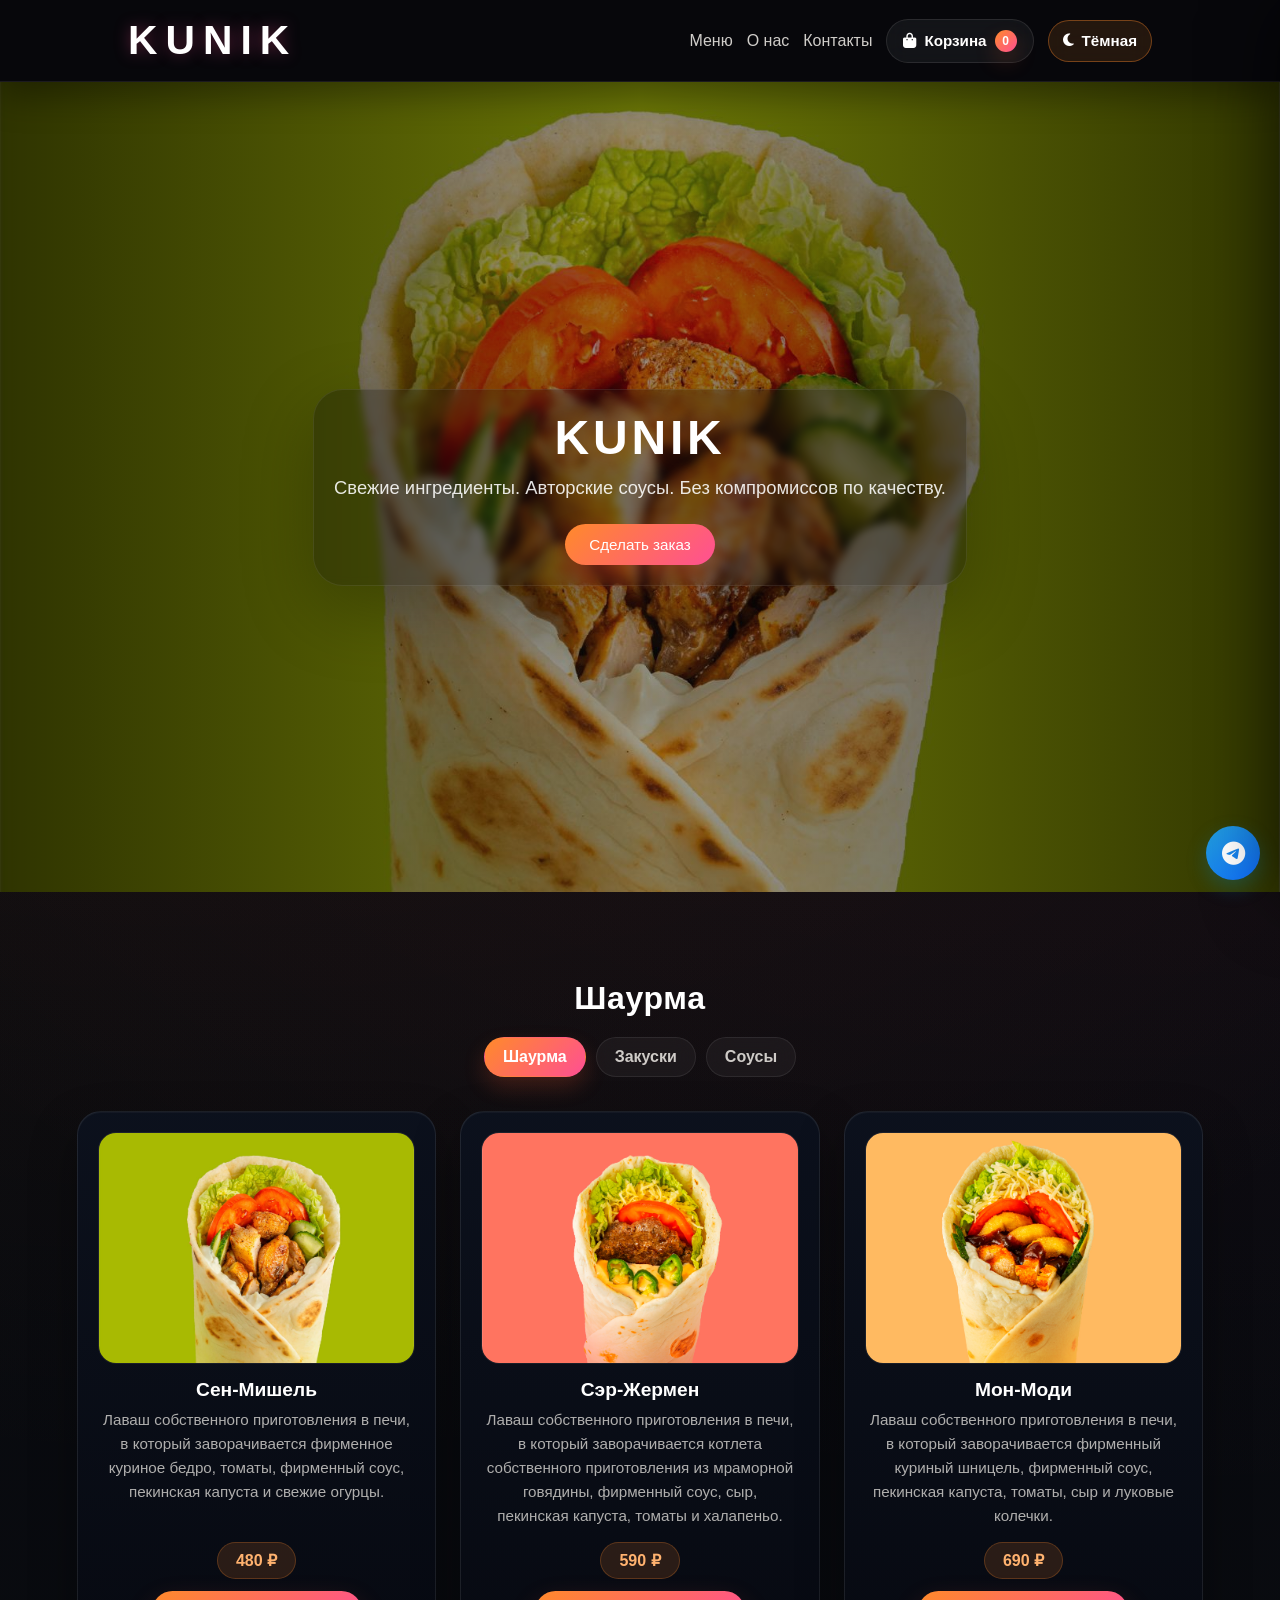
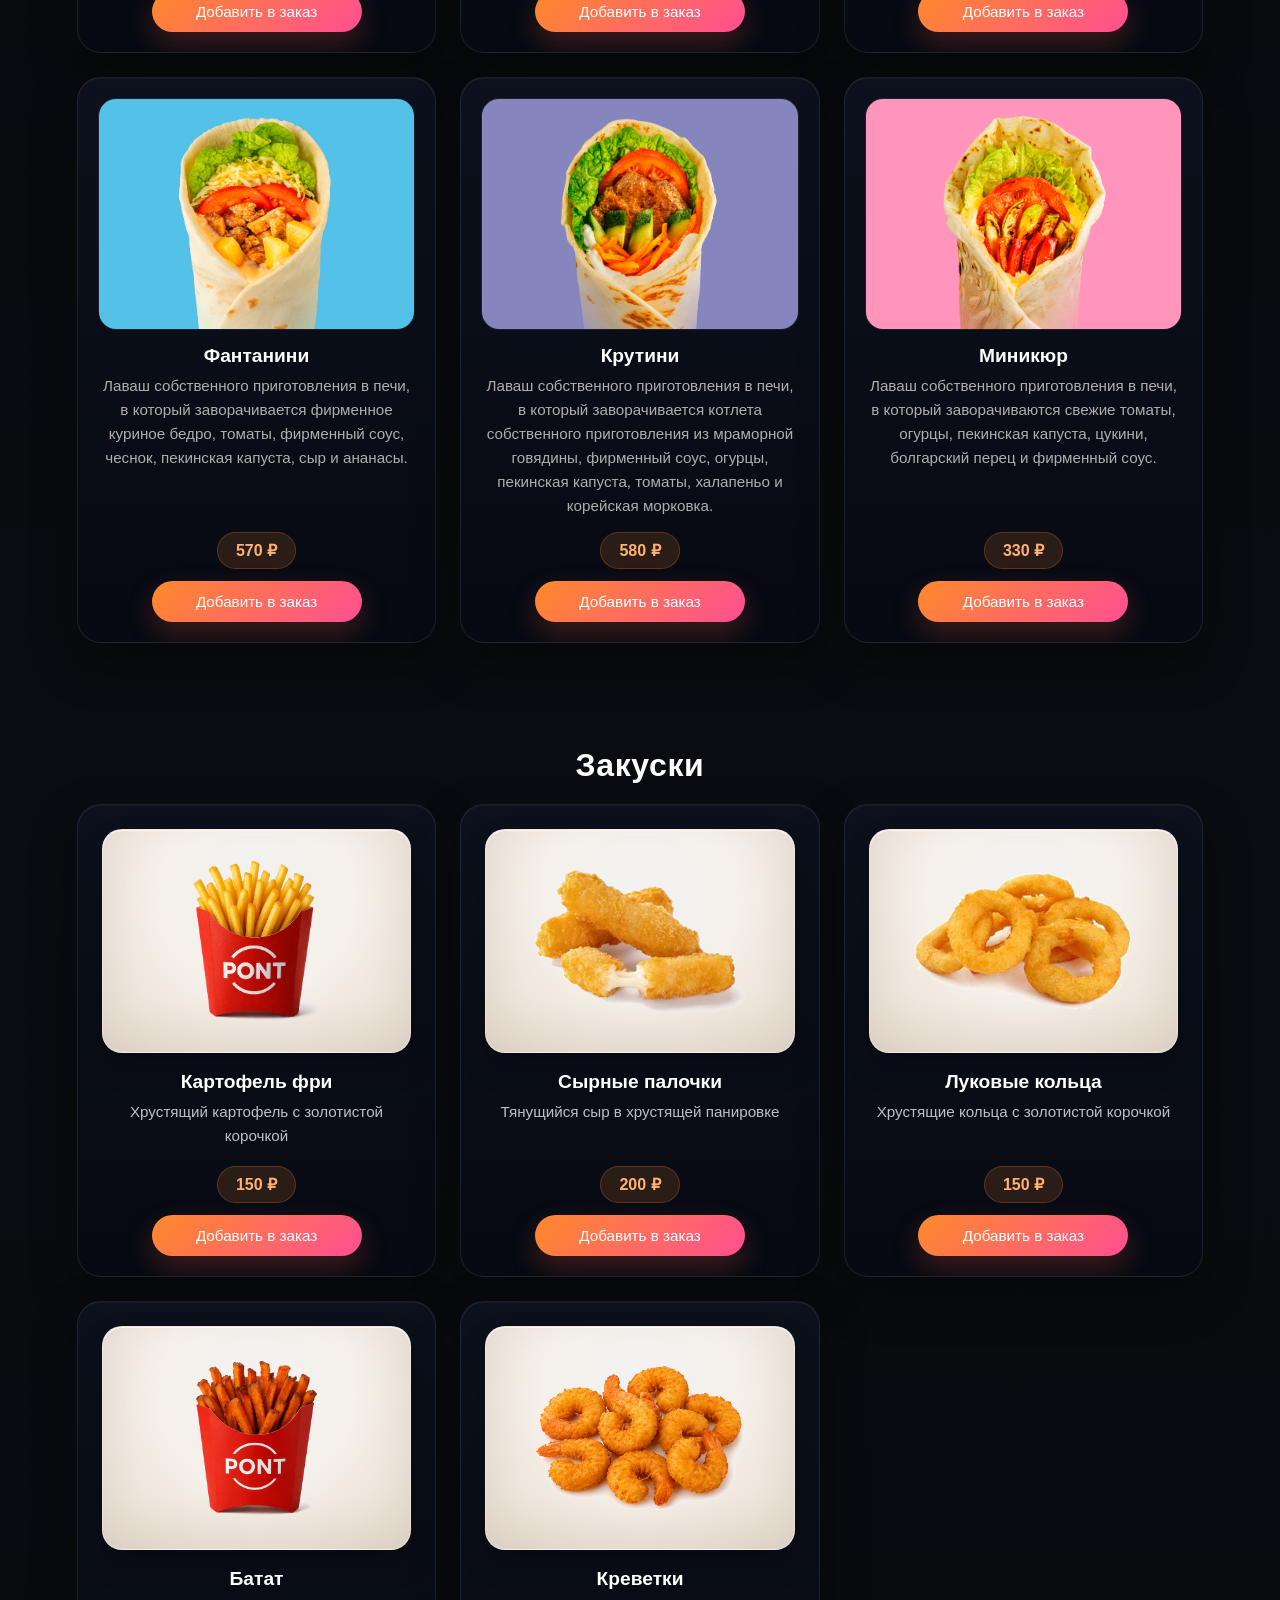
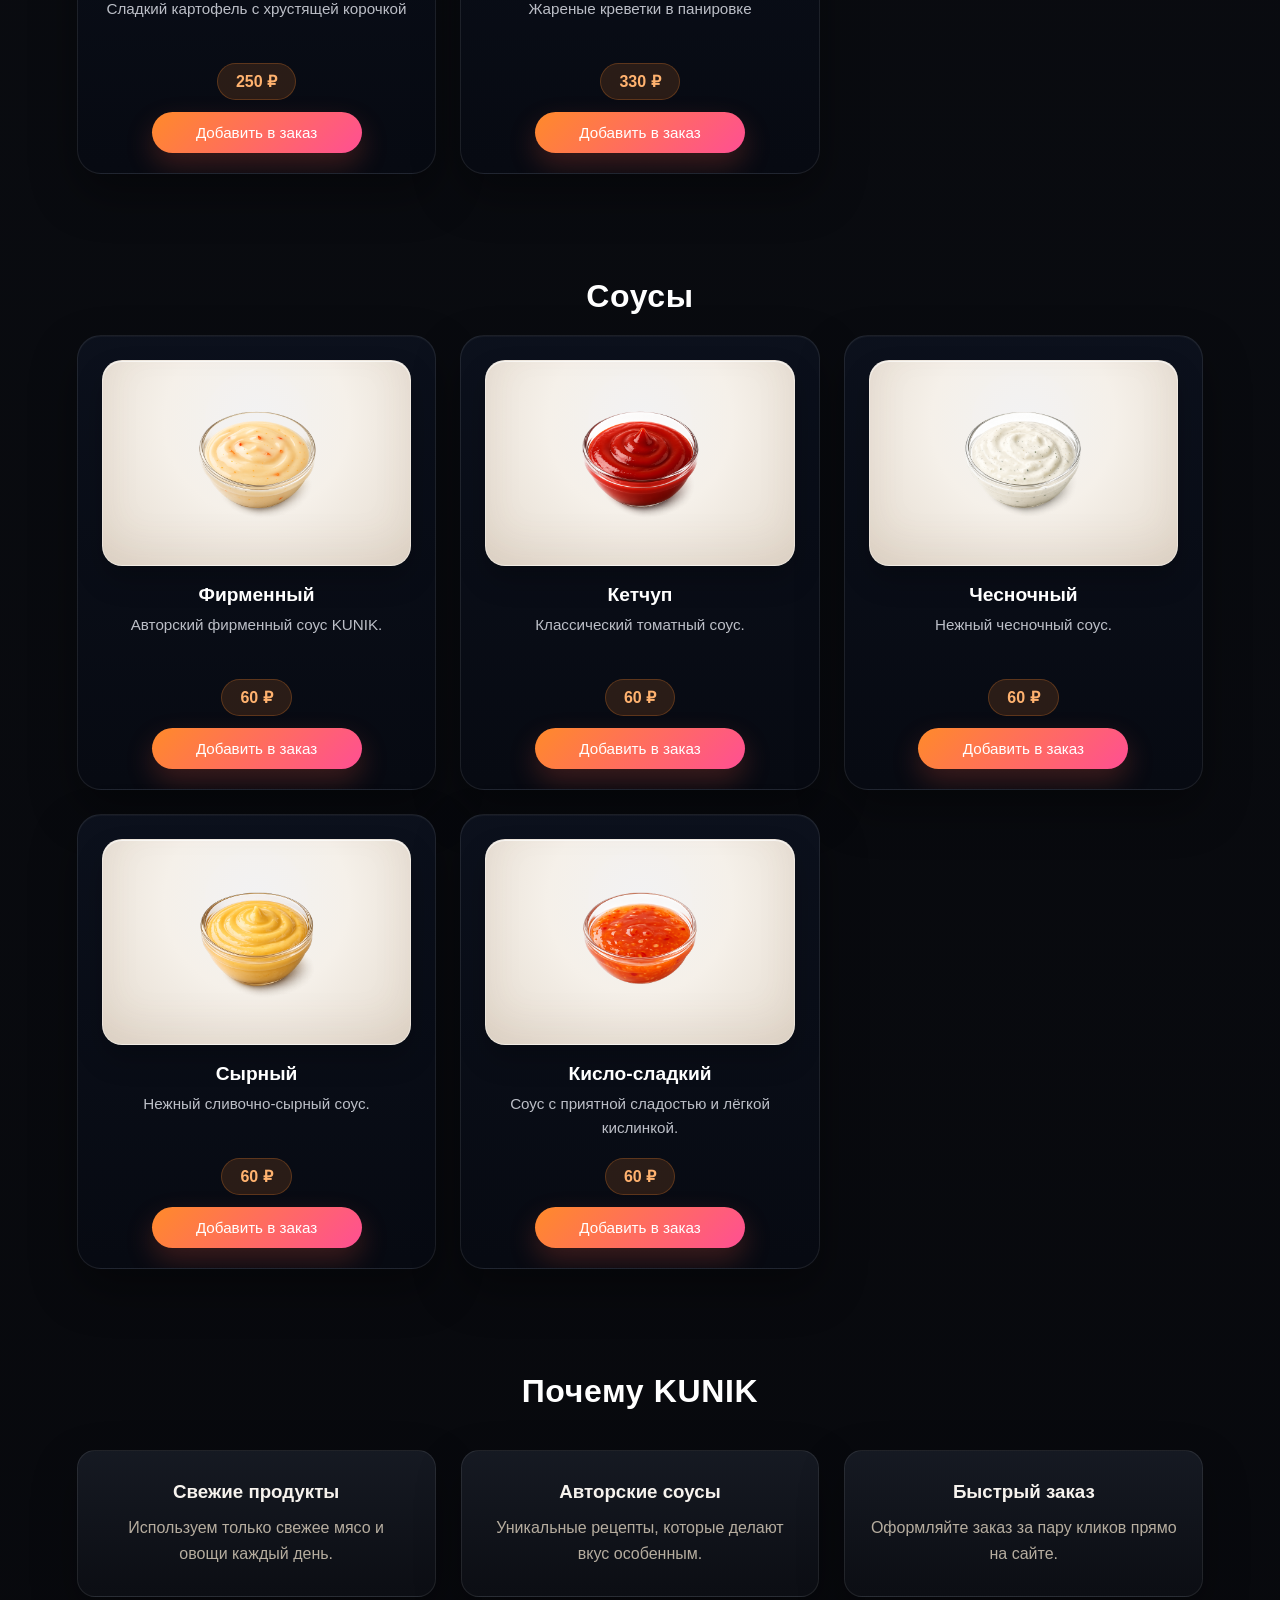
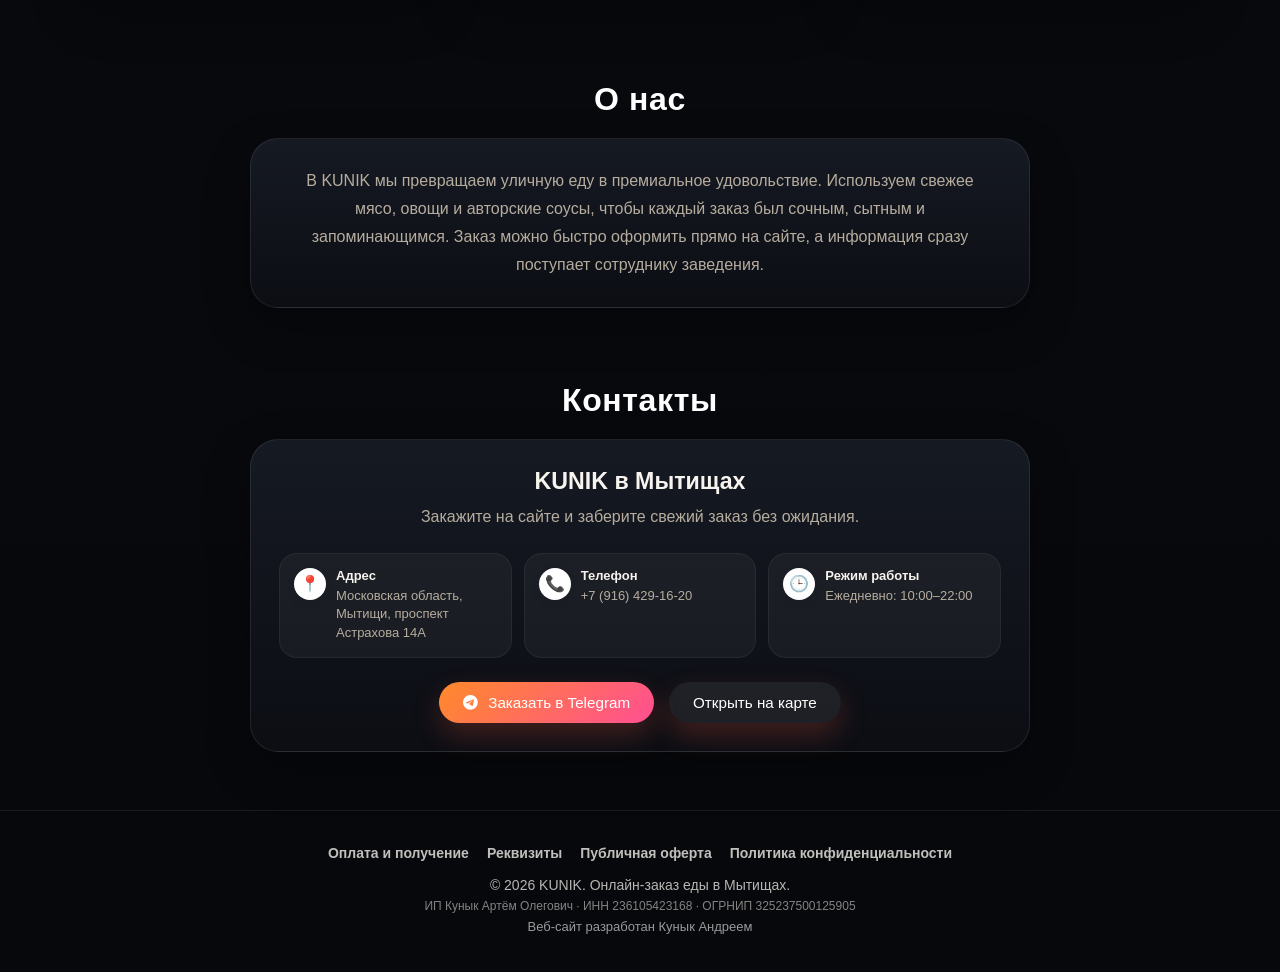
==== commit 02c95676: "Add files via upload" ====
--- a/index.html
+++ b/index.html
@@ -3,21 +3,21 @@
 <head>
   <meta charset="UTF-8">
   <meta name="viewport" content="width=device-width, initial-scale=1.0">
-  <title>PONT - заказать шаурму онлайн</title>
-
-  <meta name="description" content="PONT - свежая шаурма, комбо, закуски и напитки. Быстрое оформление заказа через сайт.">
+  <title>KUNIK — заказать шаурму онлайн</title>
+
+  <meta name="description" content="KUNIK — свежая шаурма, закуски и авторские соусы. Быстрое оформление заказа через сайт.">
   <link rel="canonical" href="https://pont.website/">
 
   <meta property="og:type" content="website">
   <meta property="og:url" content="https://pont.website/">
-  <meta property="og:title" content="PONT — заказать шаурму онлайн">
+  <meta property="og:title" content="KUNIK — заказать шаурму онлайн">
   <meta property="og:description" content="Свежие ингредиенты, авторские соусы и быстрый заказ через сайт.">
   <meta property="og:image" content="https://pont.website/og-image.png">
   <meta property="og:image:width" content="1200">
   <meta property="og:image:height" content="630">
 
   <meta name="twitter:card" content="summary_large_image">
-  <meta name="twitter:title" content="PONT - заказать шаурму онлайн">
+  <meta name="twitter:title" content="KUNIK — заказать шаурму онлайн">
   <meta name="twitter:description" content="Свежие ингредиенты, авторские соусы и быстрый заказ через сайт.">
   <meta name="twitter:image" content="https://pont.website/og-image.png">
 
@@ -26,23 +26,24 @@
   <link rel="apple-touch-icon" href="favicon.png">
   <link rel="stylesheet" href="https://cdnjs.cloudflare.com/ajax/libs/font-awesome/6.5.0/css/all.min.css">
   <meta name="theme-color" content="#08090d" id="theme-color-meta">
+  <meta name="api-base-url" content="https://pont-site.onrender.com">
   <script>
     (function () {
       try {
-        var savedTheme = localStorage.getItem("pontTheme");
+        var savedTheme = localStorage.getItem("kunikTheme") || localStorage.getItem("pontTheme");
         document.documentElement.setAttribute("data-theme", savedTheme === "light" ? "light" : "dark");
       } catch (error) {
         document.documentElement.setAttribute("data-theme", "dark");
       }
     })();
   </script>
-  <link rel="stylesheet" href="style.css?v=39">
+  <link rel="stylesheet" href="style.css?v=45">
 </head>
 
 <body>
 
   <header>
-    <h1 class="logo">PONT</h1>
+    <h1 class="logo">KUNIK</h1>
     <nav>
       <a href="#shawarma">Меню</a>
       <a href="#about">О нас</a>
@@ -63,15 +64,13 @@
 
   <div class="mobile-category-bar" aria-label="Категории меню">
     <a href="#shawarma">Шаурма</a>
-    <a href="#combo">Комбо</a>
     <a href="#snacks">Закуски</a>
     <a href="#sauces">Соусы</a>
-    <a href="#drinks">Напитки</a>
   </div>
 
   <section class="hero visible">
     <div class="hero-content">
-      <h2>PONT</h2>
+      <h2>KUNIK</h2>
       <p>Свежие ингредиенты. Авторские соусы. Без компромиссов по качеству.</p>
       <button class="btn" onclick="window.location.href='#shawarma'">Сделать заказ</button>
     </div>
@@ -82,10 +81,8 @@
 
     <div class="menu-tabs">
       <a href="#shawarma" class="menu-tab active">Шаурма</a>
-      <a href="#combo" class="menu-tab">Комбо</a>
       <a href="#snacks" class="menu-tab">Закуски</a>
       <a href="#sauces" class="menu-tab">Соусы</a>
-      <a href="#drinks" class="menu-tab">Напитки</a>
     </div>
 
     <div class="menu">
@@ -207,70 +204,7 @@
     </div>
   </section>
 
-  <section id="combo" class="visible">
-    <h2>Комбо</h2>
-
-    <div class="menu">
-      <div class="item">
-        <img src="kom1.jpg" alt="Комбо «Клубничный PONT»">
-        <h3>Комбо «Клубничный PONT»</h3>
-        <p>
-          Клубничный чай, хрустящий картофель фри и фирменный соус - сочное комбо для быстрого перекуса.
-        </p>
-
-        <div class="card-actions">
-          <div class="price">460 ₽</div>
-          <button class="btn add-to-cart"
-                  data-name="Комбо «Клубничный PONT»"
-                  data-price="460"
-                  data-image="kom1.jpg"
-                  type="button">
-            Добавить в заказ
-          </button>
-        </div>
-      </div>
-
-      <div class="item">
-        <img src="kom2.jpg" alt="Комбо «Облепиховый PONT»">
-        <h3>Комбо «Облепиховый PONT»</h3>
-        <p>
-          Облепиховый чай, хрустящий картофель фри и фирменный соус - яркое сочетание вкуса, хруста и свежести.
-        </p>
-
-        <div class="card-actions">
-          <div class="price">460 ₽</div>
-          <button class="btn add-to-cart"
-                  data-name="Комбо «Облепиховый PONT»"
-                  data-price="460"
-                  data-image="kom2.jpg"
-                  type="button">
-            Добавить в заказ
-          </button>
-        </div>
-      </div>
-
-      <div class="item">
-        <img src="kom3.jpg" alt="Комбо «Лимонный PONT»">
-        <h3>Комбо «Лимонный PONT»</h3>
-        <p>
-          Лимонный чай с мятой, хрустящий картофель фри и кисло-сладкий соус - освежающий сет с цитрусовым акцентом.
-        </p>
-
-        <div class="card-actions">
-          <div class="price">460 ₽</div>
-          <button class="btn add-to-cart"
-                  data-name="Комбо «Лимонный PONT»"
-                  data-price="460"
-                  data-image="kom3.jpg"
-                  type="button">
-            Добавить в заказ
-          </button>
-        </div>
-      </div>
-    </div>
-  </section>
-
-  <section id="snacks" class="visible">
+<section id="snacks" class="visible">
     <h2>Закуски</h2>
     <div class="menu">
 
@@ -359,7 +293,7 @@
     <div class="item">
       <img src="sfirm.jpg" alt="Фирменный">
       <h3>Фирменный</h3>
-      <p>Авторский фирменный соус PONT.</p>
+      <p>Авторский фирменный соус KUNIK.</p>
       <div class="card-actions">
         <div class="price">60 ₽</div>
         <button class="btn add-to-cart"
@@ -438,95 +372,8 @@
   </div>
 </section>
 
-  <section id="drinks" class="visible">
-    <h2>Напитки</h2>
-    <div class="menu">
-
-  <div class="item">
-    <img src="obl.jpg" alt="Чай облепиховый">
-    <h3>Чай облепиховый</h3>
-    <p>Ароматный облепиховый чай с ярким вкусом и пользой</p>
-
-    <div class="card-actions">
-      <div class="price">290 ₽</div>
-      <button class="btn add-to-cart"
-        data-name="Чай облепиховый"
-        data-price="290"
-        data-image="obl.jpg">
-        Добавить в заказ
-      </button>
-    </div>
-  </div>
-
-<div class="item">
-    <img src="lim.jpg" alt="Чай лимонный">
-    <h3>Чай лимонный</h3>
-    <p>Ароматный лимонный чай с ярким вкусом и пользой</p>
-
-    <div class="card-actions">
-      <div class="price">290 ₽</div>
-      <button class="btn add-to-cart"
-        data-name="Чай лимонный"
-        data-price="290"
-        data-image="lim.jpg">
-        Добавить в заказ
-      </button>
-    </div>
-  </div>
-
-
-<div class="item">
-    <img src="klub.jpg" alt="Чай клубинчный">
-    <h3>Чай клубничный</h3>
-    <p>Ароматный клубничный чай с ярким вкусом и пользой</p>
-
-    <div class="card-actions">
-      <div class="price">290 ₽</div>
-      <button class="btn add-to-cart"
-        data-name="Чай клубничный"
-        data-price="290"
-        data-image="klub.jpg">
-        Добавить в заказ
-      </button>
-    </div>
-  </div>	
-
-</div>
-  </section>
-
-
-  <section class="pont-picker-section shake-pont-section visible" id="pont-picker">
-    <div class="pont-picker-card shake-pont-card">
-      <div class="pont-picker-content">
-        <span class="pont-picker-mark">SHAKE PONT</span>
-        <h2>Потряси телефон - PONT соберёт заказ</h2>
-        <p>Сайт выберет один из готовых наборов. Выпало - можно сразу добавить в корзину.</p>
-      </div>
-
-      <div class="pont-picker-actions shake-pont-actions">
-        <button class="btn pont-picker-btn" id="pont-shake-btn" type="button">Трясти телефон</button>
-        <button class="btn pont-picker-btn pont-picker-secondary" id="pont-pick-btn" type="button">Без тряски</button>
-        <p class="pont-shake-status" id="pont-shake-status">На телефоне - встряхни. На компьютере - выбери кнопкой.</p>
-      </div>
-
-      <div class="pont-choice" id="pont-choice" hidden>
-        <div class="pont-choice-head">
-          <span>Выбор PONT</span>
-          <strong id="pont-choice-title">Готовый набор</strong>
-          <p id="pont-choice-subtitle">Собрали заказ за тебя.</p>
-        </div>
-        <ul class="pont-choice-list" id="pont-choice-list"></ul>
-        <div class="pont-choice-total">
-          <span>Итого</span>
-          <strong id="pont-choice-total">0 ₽</strong>
-        </div>
-        <button class="btn pont-choice-add" id="pont-choice-add-btn" type="button">Добавить набор в заказ</button>
-      </div>
-    </div>
-  </section>
-
-  <section id="advantages" class="visible">
-    <h2>Почему PONT</h2>
+<section id="advantages" class="visible">
+    <h2>Почему KUNIK</h2>
     <div class="advantages">
       <div class="adv-card">
         <h3>Свежие продукты</h3>
@@ -550,7 +397,7 @@
 
     <div class="about-card">
       <p>
-        В PONT мы превращаем уличную еду в премиальное удовольствие. Используем свежее мясо,
+        В KUNIK мы превращаем уличную еду в премиальное удовольствие. Используем свежее мясо,
         овощи и авторские соусы, чтобы каждый заказ был сочным, сытным и запоминающимся.
         Заказ можно быстро оформить прямо на сайте, а информация сразу поступает сотруднику заведения.
       </p>
@@ -562,7 +409,7 @@
 
     <div class="contact-card">
       <div class="contact-card-head">
-        <h3>PONT в Мытищах</h3>
+        <h3>KUNIK в Мытищах</h3>
         <p>Закажите на сайте и заберите свежий заказ без ожидания.</p>
       </div>
 
@@ -608,7 +455,14 @@
   </section>
 
   <footer>
-    <p>© 2026 PONT. Онлайн-заказ еды в Мытищах.</p>
+    <div class="footer-legal-links" aria-label="Юридическая информация">
+      <a href="delivery.html">Оплата и получение</a>
+      <a href="requisites.html">Реквизиты</a>
+      <a href="offer.html">Публичная оферта</a>
+      <a href="privacy.html">Политика конфиденциальности</a>
+    </div>
+    <p>© 2026 KUNIK. Онлайн-заказ еды в Мытищах.</p>
+    <p class="footer-requisites">ИП Кунык Артём Олегович · ИНН 236105423168 · ОГРНИП 325237500125905</p>
     <p class="footer-author">Веб-сайт разработан Кунык Андреем</p>
   </footer>
 
@@ -656,6 +510,42 @@
           id="customer-comment"
           class="customer-input customer-textarea"
           placeholder="Комментарий к заказу"></textarea>
+
+        <fieldset class="payment-methods" id="payment-methods">
+          <legend class="promo-label">Способ оплаты</legend>
+
+          <label class="payment-option active">
+            <input type="radio" name="payment-method" value="online" checked>
+            <span class="payment-option-icon"><i class="fas fa-credit-card"></i></span>
+            <span class="payment-option-copy">
+              <strong>Оплатить онлайн</strong>
+              <small>Переход на защищённую страницу ЮKassa</small>
+            </span>
+          </label>
+
+          <label class="payment-option">
+            <input type="radio" name="payment-method" value="cash">
+            <span class="payment-option-icon"><i class="fas fa-wallet"></i></span>
+            <span class="payment-option-copy">
+              <strong>Оплата при получении</strong>
+              <small>Заказ сразу поступит сотруднику</small>
+            </span>
+          </label>
+
+          <p class="payment-method-note" id="payment-method-note">
+            После нажатия кнопки вы перейдёте на страницу оплаты ЮKassa.
+          </p>
+        </fieldset>
+
+        <label class="legal-consent">
+          <input type="checkbox" id="legal-consent">
+          <span>
+            Оформляя заказ, я принимаю
+            <a href="offer.html" target="_blank" rel="noopener">условия публичной оферты</a>
+            и соглашаюсь с
+            <a href="privacy.html" target="_blank" rel="noopener">политикой обработки персональных данных</a>.
+          </span>
+        </label>
       </div>
       <div class="cart-summary-list">
         <div class="summary-row">
@@ -679,9 +569,9 @@
         </div>
       </div>
 
-      <button class="btn telegram-btn checkout-btn" id="send-order-btn" type="button">
-        <i class="fab fa-telegram-plane"></i>
-        К оформлению заказа
+      <button class="btn checkout-btn payment-submit-btn" id="send-order-btn" type="button">
+        <i class="fas fa-credit-card"></i>
+        К оформлению и оплате
       </button>
 
       <button class="btn clear-btn checkout-btn" id="clear-cart-btn" type="button">
@@ -690,17 +580,17 @@
     </div>
     <div class="order-success" id="order-success">
       <div class="order-success-card receipt-card">
-        <div class="receipt-brand">PONT</div>
+        <div class="receipt-brand">KUNIK</div>
         <div class="order-success-icon">
           <i class="fas fa-check"></i>
         </div>
-        <h3>Заказ принят</h3>
-        <p>Мы получили ваш заказ и скоро свяжемся с вами.</p>
+        <h3 id="order-success-title">Заказ принят</h3>
+        <p id="order-success-message">Мы получили ваш заказ и скоро свяжемся с вами.</p>
         <div class="order-number">
           <span>Номер заказа</span>
-          <strong id="order-success-id">#P000000</strong>
-        </div>
-        <div class="receipt-note">Спасибо, что выбрали PONT.</div>
+          <strong id="order-success-id">#K000000</strong>
+        </div>
+        <div class="receipt-note">Спасибо, что выбрали KUNIK.</div>
         <button class="btn checkout-btn" id="back-to-menu-btn" type="button">
           Вернуться в меню
         </button>
@@ -763,7 +653,7 @@
     </div>
   </div>
   <div id="notification" class="notification"></div>
-  <script src="script.js?v=28"></script>
+  <script src="script.js?v=45"></script>
 
 </body>
 </html>
--- a/style.css
+++ b/style.css
@@ -1363,14 +1363,14 @@
 
 
 /* =======================
-   PONT PICKER
+   KUNIK PICKER
 ======================= */
-.pont-picker-section {
+.kunik-picker-section {
   padding-top: 34px;
   padding-bottom: 34px;
 }
 
-.pont-picker-card {
+.kunik-picker-card {
   max-width: 1100px;
   margin: 0 auto;
   background: linear-gradient(135deg, #fff, #fff8f2);
@@ -1385,7 +1385,7 @@
   text-align: left;
 }
 
-.pont-picker-mark {
+.kunik-picker-mark {
   display: inline-block;
   color: #ff4fa3;
   font-size: 12px;
@@ -1395,41 +1395,41 @@
   margin-bottom: 8px;
 }
 
-.pont-picker-content h2 {
+.kunik-picker-content h2 {
   margin: 0 0 8px;
   font-size: 1.9em;
 }
 
-.pont-picker-content p {
+.kunik-picker-content p {
   color: #666;
   line-height: 1.6;
   margin: 0;
 }
 
-.pont-picker-actions {
+.kunik-picker-actions {
   display: flex;
   justify-content: flex-end;
 }
 
-.pont-picker-btn {
+.kunik-picker-btn {
   white-space: nowrap;
   font-weight: 900;
 }
 
-.pont-picker-secondary {
+.kunik-picker-secondary {
   background: #242424;
 }
 
-.pont-picker-secondary:hover {
+.kunik-picker-secondary:hover {
   background: #333;
 }
 
-.shake-pont-card {
+.shake-kunik-card {
   position: relative;
   overflow: hidden;
 }
 
-.shake-pont-card::after {
+.shake-kunik-card::after {
   content: "";
   position: absolute;
   width: 190px;
@@ -1440,13 +1440,13 @@
   pointer-events: none;
 }
 
-.shake-pont-actions {
+.shake-kunik-actions {
   flex-wrap: wrap;
   gap: 10px;
   max-width: 330px;
 }
 
-.pont-shake-status {
+.kunik-shake-status {
   width: 100%;
   margin: 0;
   color: #777;
@@ -1455,7 +1455,7 @@
   text-align: right;
 }
 
-#pont-shake-btn.shake-active {
+#kunik-shake-btn.shake-active {
   animation: shakeButtonPulse 1.1s ease infinite;
 }
 
@@ -1464,7 +1464,7 @@
   50% { transform: translateY(-1px) scale(1.03); }
 }
 
-.pont-choice {
+.kunik-choice {
   grid-column: 1 / -1;
   background: #fff;
   border: 1px solid #f1f1f1;
@@ -1475,12 +1475,12 @@
   transition: 0.25s ease;
 }
 
-.pont-choice.show {
+.kunik-choice.show {
   opacity: 1;
   transform: translateY(0);
 }
 
-.pont-choice-head span {
+.kunik-choice-head span {
   color: #ff7e1b;
   font-size: 12px;
   font-weight: 900;
@@ -1488,19 +1488,19 @@
   letter-spacing: 0.08em;
 }
 
-.pont-choice-head strong {
+.kunik-choice-head strong {
   display: block;
   margin-top: 4px;
   font-size: 1.25em;
   color: #222;
 }
 
-.pont-choice-head p {
+.kunik-choice-head p {
   margin: 4px 0 14px;
   color: #777;
 }
 
-.pont-choice-list {
+.kunik-choice-list {
   list-style: none;
   display: grid;
   gap: 8px;
@@ -1508,8 +1508,8 @@
   padding: 0;
 }
 
-.pont-choice-list li,
-.pont-choice-total {
+.kunik-choice-list li,
+.kunik-choice-total {
   display: flex;
   justify-content: space-between;
   gap: 12px;
@@ -1519,14 +1519,14 @@
   color: #333;
 }
 
-.pont-choice-total {
+.kunik-choice-total {
   background: #fff3ea;
   color: #222;
   font-weight: 900;
   margin-bottom: 14px;
 }
 
-.pont-choice-add {
+.kunik-choice-add {
   width: 100%;
   justify-content: center;
   font-weight: 900;
@@ -2007,47 +2007,47 @@
 }
 
 .logo.logo-secret {
-  animation: pontSecretPulse 0.75s ease;
-}
-
-@keyframes pontSecretPulse {
+  animation: kunikSecretPulse 0.75s ease;
+}
+
+@keyframes kunikSecretPulse {
   0% { transform: scale(1); }
   35% { transform: scale(1.08); }
   100% { transform: scale(1); }
 }
 
 
-/* Shake PONT mobile polish */
+/* Shake KUNIK mobile polish */
 @media (max-width: 700px) {
-  .pont-picker-section {
+  .kunik-picker-section {
     padding-top: 22px;
     padding-bottom: 22px;
   }
 
-  .pont-picker-card {
+  .kunik-picker-card {
     grid-template-columns: 1fr;
     padding: 22px 18px;
     border-radius: 24px;
   }
 
-  .pont-picker-content h2 {
+  .kunik-picker-content h2 {
     font-size: 1.55em;
     line-height: 1.12;
   }
 
-  .pont-picker-actions,
-  .shake-pont-actions {
+  .kunik-picker-actions,
+  .shake-kunik-actions {
     justify-content: stretch;
     max-width: none;
     width: 100%;
   }
 
-  .pont-picker-actions .btn,
-  .shake-pont-actions .btn {
+  .kunik-picker-actions .btn,
+  .shake-kunik-actions .btn {
     width: 100%;
   }
 
-  .pont-shake-status {
+  .kunik-shake-status {
     text-align: center;
     font-size: 12px;
   }
@@ -2229,33 +2229,33 @@
     padding: 8px 11px;
   }
 
-  .pont-picker-section {
+  .kunik-picker-section {
     padding-top: 18px;
     padding-bottom: 18px;
   }
 
-  .pont-picker-card {
+  .kunik-picker-card {
     padding: 18px 16px;
     border-radius: 22px;
   }
 
-  .pont-picker-mark {
+  .kunik-picker-mark {
     font-size: 0.74em;
   }
 
-  .pont-picker-content h2 {
+  .kunik-picker-content h2 {
     font-size: 1.34em;
     line-height: 1.18;
     margin-bottom: 10px;
   }
 
-  .pont-picker-content p {
+  .kunik-picker-content p {
     font-size: 0.93em;
     line-height: 1.5;
   }
 
-  .pont-picker-actions .btn,
-  .shake-pont-actions .btn {
+  .kunik-picker-actions .btn,
+  .shake-kunik-actions .btn {
     min-height: 44px;
     font-size: 0.95em;
   }
@@ -2488,66 +2488,66 @@
     display: none !important;
   }
 
-  .pont-picker-section {
+  .kunik-picker-section {
     padding-top: 14px !important;
     padding-bottom: 14px !important;
   }
 
-  .pont-picker-card,
-  .shake-pont-card {
+  .kunik-picker-card,
+  .shake-kunik-card {
     padding: 16px 15px !important;
     border-radius: 22px !important;
     gap: 12px !important;
   }
 
-  .pont-picker-mark {
+  .kunik-picker-mark {
     font-size: 0.68em !important;
     letter-spacing: 2px !important;
     margin-bottom: 8px !important;
   }
 
-  .pont-picker-content h2 {
+  .kunik-picker-content h2 {
     font-size: 1.22em !important;
     line-height: 1.16 !important;
     margin-bottom: 8px !important;
   }
 
-  .pont-picker-content p {
+  .kunik-picker-content p {
     font-size: 0.86em !important;
     line-height: 1.4 !important;
     margin-bottom: 0 !important;
   }
 
-  .pont-picker-actions,
-  .shake-pont-actions {
+  .kunik-picker-actions,
+  .shake-kunik-actions {
     gap: 8px !important;
   }
 
-  .pont-picker-actions .btn,
-  .shake-pont-actions .btn {
+  .kunik-picker-actions .btn,
+  .shake-kunik-actions .btn {
     min-height: 40px !important;
     height: 40px !important;
     font-size: 0.88em !important;
     border-radius: 18px !important;
   }
 
-  .pont-shake-status {
+  .kunik-shake-status {
     font-size: 11.5px !important;
     line-height: 1.35 !important;
     margin-top: 4px !important;
   }
 
-  .pont-choice {
+  .kunik-choice {
     padding: 12px !important;
     border-radius: 18px !important;
   }
 
-  .pont-choice-head strong {
+  .kunik-choice-head strong {
     font-size: 1em !important;
   }
 
-  .pont-choice-list li,
-  .pont-choice-total {
+  .kunik-choice-list li,
+  .kunik-choice-total {
     font-size: 0.9em !important;
   }
 
@@ -2715,11 +2715,11 @@
     height: 44px !important;
   }
 
-  .pont-picker-content h2 {
+  .kunik-picker-content h2 {
     font-size: 1.34em !important;
   }
 
-  .pont-picker-content p {
+  .kunik-picker-content p {
     font-size: 0.92em !important;
   }
 }
@@ -2874,18 +2874,18 @@
 
 html[data-theme="dark"] {
   color-scheme: dark;
-  --pont-bg: #08090d;
-  --pont-bg-soft: #10131b;
-  --pont-bg-card: rgba(18, 20, 28, 0.92);
-  --pont-bg-elevated: rgba(23, 26, 36, 0.96);
-  --pont-border: rgba(255, 255, 255, 0.10);
-  --pont-border-strong: rgba(255, 126, 27, 0.30);
-  --pont-text: #f6f3ee;
-  --pont-text-muted: #b6ad9f;
-  --pont-accent: #ff7e1b;
-  --pont-accent-soft: rgba(255, 126, 27, 0.14);
-  --pont-pink: #ff4fa3;
-  --pont-shadow: rgba(0, 0, 0, 0.48);
+  --kunik-bg: #08090d;
+  --kunik-bg-soft: #10131b;
+  --kunik-bg-card: rgba(18, 20, 28, 0.92);
+  --kunik-bg-elevated: rgba(23, 26, 36, 0.96);
+  --kunik-border: rgba(255, 255, 255, 0.10);
+  --kunik-border-strong: rgba(255, 126, 27, 0.30);
+  --kunik-text: #f6f3ee;
+  --kunik-text-muted: #b6ad9f;
+  --kunik-accent: #ff7e1b;
+  --kunik-accent-soft: rgba(255, 126, 27, 0.14);
+  --kunik-pink: #ff4fa3;
+  --kunik-shadow: rgba(0, 0, 0, 0.48);
 }
 
 html[data-theme="dark"] body {
@@ -2893,7 +2893,7 @@
     radial-gradient(circle at 12% 0%, rgba(255, 79, 163, 0.12), transparent 34%),
     radial-gradient(circle at 88% 8%, rgba(255, 126, 27, 0.18), transparent 31%),
     linear-gradient(180deg, #08090d 0%, #0c0d12 42%, #08090d 100%) !important;
-  color: var(--pont-text) !important;
+  color: var(--kunik-text) !important;
 }
 
 html[data-theme="dark"] body::before {
@@ -2911,7 +2911,7 @@
 
 html[data-theme="dark"] header {
   background: rgba(8, 9, 13, 0.78) !important;
-  border-bottom: 1px solid var(--pont-border) !important;
+  border-bottom: 1px solid var(--kunik-border) !important;
   box-shadow: 0 18px 40px rgba(0, 0, 0, 0.22) !important;
 }
 
@@ -2926,7 +2926,7 @@
 }
 
 html[data-theme="dark"] nav a:hover {
-  color: var(--pont-accent) !important;
+  color: var(--kunik-accent) !important;
 }
 
 html[data-theme="dark"] .theme-toggle,
@@ -2934,8 +2934,8 @@
 html[data-theme="dark"] .menu-tab,
 html[data-theme="dark"] .mobile-category-bar a {
   background: rgba(255, 255, 255, 0.055) !important;
-  color: var(--pont-text) !important;
-  border: 1px solid var(--pont-border) !important;
+  color: var(--kunik-text) !important;
+  border: 1px solid var(--kunik-border) !important;
   box-shadow: inset 0 1px 0 rgba(255,255,255,0.06), 0 10px 28px rgba(0,0,0,0.24) !important;
   backdrop-filter: blur(12px);
 }
@@ -2944,13 +2944,13 @@
 html[data-theme="dark"] .cart-toggle:hover,
 html[data-theme="dark"] .menu-tab:hover,
 html[data-theme="dark"] .mobile-category-bar a:hover {
-  border-color: var(--pont-border-strong) !important;
-  color: var(--pont-accent) !important;
+  border-color: var(--kunik-border-strong) !important;
+  color: var(--kunik-accent) !important;
   background: rgba(255, 126, 27, 0.12) !important;
 }
 
 html[data-theme="dark"] .theme-toggle[aria-pressed="true"] {
-  border-color: var(--pont-border-strong) !important;
+  border-color: var(--kunik-border-strong) !important;
   background: linear-gradient(135deg, rgba(255, 126, 27, 0.18), rgba(255, 79, 163, 0.10)) !important;
   color: #fff !important;
 }
@@ -2997,28 +2997,28 @@
 html[data-theme="dark"] .product-modal-info h3,
 html[data-theme="dark"] .order-success-card h3,
 html[data-theme="dark"] .empty-cart-state h3,
-html[data-theme="dark"] .pont-picker-content h2,
-html[data-theme="dark"] .pont-choice-head strong {
-  color: var(--pont-text) !important;
+html[data-theme="dark"] .kunik-picker-content h2,
+html[data-theme="dark"] .kunik-choice-head strong {
+  color: var(--kunik-text) !important;
 }
 
 html[data-theme="dark"] .item,
 html[data-theme="dark"] .adv-card,
 html[data-theme="dark"] .about-card,
 html[data-theme="dark"] .contact-card,
-html[data-theme="dark"] .pont-picker-card,
-html[data-theme="dark"] .shake-pont-card,
+html[data-theme="dark"] .kunik-picker-card,
+html[data-theme="dark"] .shake-kunik-card,
 html[data-theme="dark"] .cart-row,
 html[data-theme="dark"] .promo-block,
 html[data-theme="dark"] .customer-block,
 html[data-theme="dark"] .order-success-card,
 html[data-theme="dark"] .product-modal,
-html[data-theme="dark"] .pont-choice,
+html[data-theme="dark"] .kunik-choice,
 html[data-theme="dark"] .option-card,
 html[data-theme="dark"] .empty-cart-state {
   background: linear-gradient(180deg, rgba(24, 27, 37, 0.94), rgba(13, 15, 21, 0.96)) !important;
-  border: 1px solid var(--pont-border) !important;
-  box-shadow: 0 18px 46px var(--pont-shadow), inset 0 1px 0 rgba(255,255,255,0.045) !important;
+  border: 1px solid var(--kunik-border) !important;
+  box-shadow: 0 18px 46px var(--kunik-shadow), inset 0 1px 0 rgba(255,255,255,0.045) !important;
 }
 
 html[data-theme="dark"] .item:hover,
@@ -3049,10 +3049,10 @@
 html[data-theme="dark"] .product-modal-base-price,
 html[data-theme="dark"] .order-success-card p,
 html[data-theme="dark"] .receipt-note,
-html[data-theme="dark"] .pont-picker-content p,
-html[data-theme="dark"] .pont-shake-status,
-html[data-theme="dark"] .pont-choice-list li {
-  color: var(--pont-text-muted) !important;
+html[data-theme="dark"] .kunik-picker-content p,
+html[data-theme="dark"] .kunik-shake-status,
+html[data-theme="dark"] .kunik-choice-list li {
+  color: var(--kunik-text-muted) !important;
 }
 
 html[data-theme="dark"] .about-point,
@@ -3062,7 +3062,7 @@
 html[data-theme="dark"] .empty-cart-icon,
 html[data-theme="dark"] .product-modal-image-wrap {
   background: rgba(255, 255, 255, 0.045) !important;
-  border-color: var(--pont-border) !important;
+  border-color: var(--kunik-border) !important;
 }
 
 html[data-theme="dark"] .about-point strong,
@@ -3073,18 +3073,18 @@
 html[data-theme="dark"] .summary-row strong,
 html[data-theme="dark"] .summary-row span,
 html[data-theme="dark"] .option-title,
-html[data-theme="dark"] .pont-choice-total {
-  color: var(--pont-text) !important;
+html[data-theme="dark"] .kunik-choice-total {
+  color: var(--kunik-text) !important;
 }
 
 html[data-theme="dark"] .price,
 html[data-theme="dark"] .about-mark,
 html[data-theme="dark"] .contact-mark,
-html[data-theme="dark"] .pont-picker-mark,
+html[data-theme="dark"] .kunik-picker-mark,
 html[data-theme="dark"] .option-price,
 html[data-theme="dark"] .promo-label,
 html[data-theme="dark"] .order-number span {
-  background: var(--pont-accent-soft) !important;
+  background: var(--kunik-accent-soft) !important;
   color: #ffb06a !important;
   border-color: rgba(255,126,27,0.22) !important;
 }
@@ -3114,7 +3114,7 @@
 html[data-theme="dark"] .map-btn,
 html[data-theme="dark"] .clear-btn {
   background: rgba(255,255,255,0.08) !important;
-  border: 1px solid var(--pont-border) !important;
+  border: 1px solid var(--kunik-border) !important;
   box-shadow: none !important;
 }
 
@@ -3126,14 +3126,14 @@
 
 html[data-theme="dark"] .cart-drawer {
   background: #0c0e14 !important;
-  border-left: 1px solid var(--pont-border) !important;
+  border-left: 1px solid var(--kunik-border) !important;
   box-shadow: -24px 0 70px rgba(0,0,0,0.58) !important;
 }
 
 html[data-theme="dark"] .cart-drawer-header,
 html[data-theme="dark"] .cart-drawer-footer {
   background: rgba(12, 14, 20, 0.94) !important;
-  border-color: var(--pont-border) !important;
+  border-color: var(--kunik-border) !important;
   box-shadow: 0 -12px 30px rgba(0,0,0,0.24) !important;
 }
 
@@ -3141,22 +3141,22 @@
 html[data-theme="dark"] .product-modal-close,
 html[data-theme="dark"] .qty-btn {
   background: rgba(255,255,255,0.08) !important;
-  color: var(--pont-text) !important;
-  border: 1px solid var(--pont-border) !important;
+  color: var(--kunik-text) !important;
+  border: 1px solid var(--kunik-border) !important;
 }
 
 html[data-theme="dark"] .cart-close:hover,
 html[data-theme="dark"] .product-modal-close:hover,
 html[data-theme="dark"] .qty-btn:hover {
-  background: var(--pont-accent) !important;
+  background: var(--kunik-accent) !important;
   color: #fff !important;
 }
 
 html[data-theme="dark"] .promo-input,
 html[data-theme="dark"] .customer-input {
   background: rgba(255,255,255,0.055) !important;
-  color: var(--pont-text) !important;
-  border: 1px solid var(--pont-border) !important;
+  color: var(--kunik-text) !important;
+  border: 1px solid var(--kunik-border) !important;
 }
 
 html[data-theme="dark"] .promo-input::placeholder,
@@ -3166,7 +3166,7 @@
 
 html[data-theme="dark"] .promo-input:focus,
 html[data-theme="dark"] .customer-input:focus {
-  border-color: var(--pont-accent) !important;
+  border-color: var(--kunik-accent) !important;
   box-shadow: 0 0 0 3px rgba(255,126,27,0.16) !important;
 }
 
@@ -3179,12 +3179,12 @@
 }
 
 html[data-theme="dark"] .summary-row.total-row {
-  border-top-color: var(--pont-border) !important;
+  border-top-color: var(--kunik-border) !important;
 }
 
 html[data-theme="dark"] .option-card.active {
   background: linear-gradient(135deg, rgba(255,126,27,0.20), rgba(255,79,163,0.14)) !important;
-  border-color: var(--pont-border-strong) !important;
+  border-color: var(--kunik-border-strong) !important;
 }
 
 html[data-theme="dark"] .product-counter-btn {
@@ -3200,14 +3200,14 @@
 
 html[data-theme="dark"] .mobile-category-bar {
   background: rgba(8, 9, 13, 0.72) !important;
-  border-bottom-color: var(--pont-border) !important;
+  border-bottom-color: var(--kunik-border) !important;
   backdrop-filter: blur(14px) !important;
 }
 
 html[data-theme="dark"] .mobile-mini-cart {
   background: rgba(17, 19, 27, 0.92) !important;
   color: #fff !important;
-  border: 1px solid var(--pont-border-strong) !important;
+  border: 1px solid var(--kunik-border-strong) !important;
   box-shadow: 0 18px 46px rgba(0,0,0,0.44), 0 0 30px rgba(255,126,27,0.10) !important;
   backdrop-filter: blur(16px) !important;
 }
@@ -3220,7 +3220,7 @@
 html[data-theme="dark"] footer {
   background: #06070a !important;
   color: rgba(246,243,238,0.74) !important;
-  border-top: 1px solid var(--pont-border) !important;
+  border-top: 1px solid var(--kunik-border) !important;
 }
 
 html[data-theme="dark"] .notification {
@@ -3256,16 +3256,16 @@
    Чище фон, ровнее карточки, меньше лишнего свечения.
 ======================= */
 html[data-theme="dark"] {
-  --pont-bg: #08090d;
-  --pont-bg-2: #0b0d12;
-  --pont-panel: #11141c;
-  --pont-panel-2: #151923;
-  --pont-line: rgba(255, 255, 255, 0.085);
-  --pont-line-soft: rgba(255, 255, 255, 0.055);
-  --pont-text: #f7f3ee;
-  --pont-muted: #b9b0a4;
-  --pont-accent: #ff8a2a;
-  --pont-pink: #ff4f93;
+  --kunik-bg: #08090d;
+  --kunik-bg-2: #0b0d12;
+  --kunik-panel: #11141c;
+  --kunik-panel-2: #151923;
+  --kunik-line: rgba(255, 255, 255, 0.085);
+  --kunik-line-soft: rgba(255, 255, 255, 0.055);
+  --kunik-text: #f7f3ee;
+  --kunik-muted: #b9b0a4;
+  --kunik-accent: #ff8a2a;
+  --kunik-pink: #ff4f93;
 }
 
 html[data-theme="dark"] body {
@@ -3273,7 +3273,7 @@
     radial-gradient(circle at 18% -8%, rgba(255, 138, 42, 0.16), transparent 31%),
     radial-gradient(circle at 92% 3%, rgba(255, 79, 147, 0.10), transparent 28%),
     linear-gradient(180deg, #08090d 0%, #0b0d12 44%, #08090d 100%) !important;
-  color: var(--pont-text) !important;
+  color: var(--kunik-text) !important;
 }
 
 html[data-theme="dark"] body::before {
@@ -3304,7 +3304,7 @@
 }
 
 html[data-theme="dark"] nav a:hover {
-  color: var(--pont-accent) !important;
+  color: var(--kunik-accent) !important;
 }
 
 html[data-theme="dark"] .cart-toggle,
@@ -3485,9 +3485,9 @@
 html[data-theme="dark"] .about-card,
 html[data-theme="dark"] .contact-card,
 html[data-theme="dark"] .adv-card,
-html[data-theme="dark"] .pont-picker-card,
-html[data-theme="dark"] .shake-pont-card,
-html[data-theme="dark"] .pont-choice,
+html[data-theme="dark"] .kunik-picker-card,
+html[data-theme="dark"] .shake-kunik-card,
+html[data-theme="dark"] .kunik-choice,
 html[data-theme="dark"] .cart-row,
 html[data-theme="dark"] .promo-block,
 html[data-theme="dark"] .customer-block,
@@ -3505,8 +3505,8 @@
 html[data-theme="dark"] .cart-summary-list,
 html[data-theme="dark"] .cart-controls,
 html[data-theme="dark"] .empty-cart-icon,
-html[data-theme="dark"] .pont-choice-list li,
-html[data-theme="dark"] .pont-choice-total {
+html[data-theme="dark"] .kunik-choice-list li,
+html[data-theme="dark"] .kunik-choice-total {
   background: rgba(255, 255, 255, 0.045) !important;
   border: 1px solid rgba(255, 255, 255, 0.06) !important;
 }
@@ -4245,3 +4245,291 @@
     border-radius: 16px !important;
   }
 }
+
+
+/* === V14: remove extra yellow/brown bars in Ser modal and promo block === */
+html[data-theme="dark"] .option-card .option-price,
+html[data-theme="dark"] .option-card-price,
+html[data-theme="dark"] .option-price,
+html[data-theme="dark"] .addon-price,
+html[data-theme="dark"] .ser-option-price {
+  display: inline !important;
+  width: auto !important;
+  min-width: 0 !important;
+  background: transparent !important;
+  background-image: none !important;
+  box-shadow: none !important;
+  border: 0 !important;
+  padding: 0 !important;
+  color: #ffb36b !important;
+}
+
+html[data-theme="dark"] .option-card span,
+html[data-theme="dark"] .option-card strong,
+html[data-theme="dark"] .option-card label {
+  background-image: none !important;
+  box-shadow: none !important;
+}
+
+html[data-theme="dark"] .promo-title,
+html[data-theme="dark"] .promo-label,
+html[data-theme="dark"] .promo-row label,
+html[data-theme="dark"] .promo-block label,
+html[data-theme="dark"] .cart-promo label {
+  display: inline !important;
+  width: auto !important;
+  background: transparent !important;
+  background-image: none !important;
+  box-shadow: none !important;
+  border: 0 !important;
+  padding: 0 !important;
+  color: #ffb36b !important;
+}
+
+/* На случай, если коричневая полоска задана не label, а внутренним контейнером */
+html[data-theme="dark"] .promo-row,
+html[data-theme="dark"] .promo-block,
+html[data-theme="dark"] .cart-promo,
+html[data-theme="dark"] .promo-section {
+  background-image: none !important;
+}
+
+html[data-theme="dark"] #promo-message {
+  background: transparent !important;
+  background-image: none !important;
+  box-shadow: none !important;
+}
+
+
+
+/* === V16: keep cart as before, but make shawarma thumbnails bigger like in the reference === */
+html[data-theme="dark"] .cart-item-thumb.shawarma-cart-thumb,
+html[data-theme="light"] .cart-item-thumb.shawarma-cart-thumb {
+  width: 66px !important;
+  height: 66px !important;
+  padding: 0 !important;
+  object-fit: cover !important;
+  object-position: center !important;
+  background: #fff !important;
+  border: none !important;
+  box-shadow: none !important;
+}
+
+
+
+/* === V17: fix mobile dark hero button alignment === */
+@media (max-width: 700px) {
+  html[data-theme="dark"] .hero-content {
+    width: min(88vw, 460px) !important;
+    margin: 0 auto !important;
+    padding: 26px 18px !important;
+    display: flex !important;
+    flex-direction: column !important;
+    align-items: center !important;
+    justify-content: center !important;
+    text-align: center !important;
+  }
+
+  html[data-theme="dark"] .hero h2,
+  html[data-theme="dark"] .hero p {
+    width: 100% !important;
+    text-align: center !important;
+  }
+
+  html[data-theme="dark"] .hero .btn {
+    display: block !important;
+    margin: 4px auto 0 !important;
+    text-align: center !important;
+    min-width: 210px !important;
+  }
+}
+
+
+/* ===== KUNIK: способы оплаты ===== */
+.payment-methods {
+  border: 0;
+  padding: 4px 0 0;
+  margin: 2px 0 4px;
+  min-width: 0;
+}
+
+.payment-methods .promo-label {
+  display: inline-block;
+  margin-bottom: 8px;
+}
+
+.payment-option {
+  display: grid;
+  grid-template-columns: 22px 38px 1fr;
+  gap: 9px;
+  align-items: center;
+  width: 100%;
+  padding: 11px 12px;
+  margin-bottom: 8px;
+  border: 1px solid #e7e7e7;
+  border-radius: 15px;
+  background: #fff;
+  cursor: pointer;
+  transition: border-color .2s ease, background .2s ease, transform .2s ease;
+}
+
+.payment-option:hover {
+  transform: translateY(-1px);
+  border-color: #ffb16f;
+}
+
+.payment-option.active {
+  border-color: #ff7e1b;
+  background: #fff3e8;
+  box-shadow: 0 8px 20px rgba(255, 126, 27, 0.10);
+}
+
+.payment-option input {
+  width: 17px;
+  height: 17px;
+  margin: 0;
+  accent-color: #ff7e1b;
+}
+
+.payment-option-icon {
+  width: 36px;
+  height: 36px;
+  border-radius: 12px;
+  display: inline-flex;
+  align-items: center;
+  justify-content: center;
+  color: #ff7e1b;
+  background: rgba(255, 126, 27, 0.12);
+}
+
+.payment-option-copy {
+  display: flex;
+  flex-direction: column;
+  gap: 2px;
+  min-width: 0;
+}
+
+.payment-option-copy strong {
+  color: #222;
+  font-size: 13px;
+  line-height: 1.25;
+}
+
+.payment-option-copy small {
+  color: #777;
+  font-size: 11px;
+  line-height: 1.35;
+}
+
+.payment-method-note {
+  margin: 4px 2px 2px;
+  color: #777;
+  font-size: 11px;
+  line-height: 1.45;
+}
+
+html[data-theme="dark"] .payment-option {
+  background: rgba(255,255,255,0.045);
+  border-color: var(--kunik-border);
+}
+
+html[data-theme="dark"] .payment-option.active {
+  background: rgba(255,126,27,0.12);
+  border-color: rgba(255,126,27,0.75);
+}
+
+html[data-theme="dark"] .payment-option-copy strong {
+  color: var(--kunik-text);
+}
+
+html[data-theme="dark"] .payment-option-copy small,
+html[data-theme="dark"] .payment-method-note {
+  color: var(--kunik-muted);
+}
+
+.payment-option.disabled {
+  opacity: 0.55;
+  cursor: not-allowed;
+  transform: none;
+}
+
+
+/* ===== KUNIK: юридические ссылки и согласие ===== */
+.footer-legal-links {
+  display: flex;
+  flex-wrap: wrap;
+  justify-content: center;
+  gap: 10px 18px;
+  margin: 0 auto 16px;
+}
+
+.footer-legal-links a {
+  color: #555;
+  font-weight: 700;
+  text-decoration: none;
+  transition: color .2s ease;
+}
+
+.footer-legal-links a:hover {
+  color: #ff7e1b;
+}
+
+.footer-requisites {
+  font-size: 12px;
+  line-height: 1.5;
+  color: #888;
+}
+
+.legal-consent {
+  display: grid;
+  grid-template-columns: 20px 1fr;
+  gap: 9px;
+  align-items: start;
+  margin: 10px 2px 4px;
+  padding: 11px 12px;
+  border: 1px solid #ececec;
+  border-radius: 14px;
+  background: #fafafa;
+  color: #666;
+  font-size: 11px;
+  line-height: 1.45;
+  cursor: pointer;
+}
+
+.legal-consent input {
+  width: 17px;
+  height: 17px;
+  margin: 1px 0 0;
+  accent-color: #ff7e1b;
+}
+
+.legal-consent a {
+  color: #e76300;
+  font-weight: 700;
+  text-decoration: underline;
+  text-underline-offset: 2px;
+}
+
+.legal-consent:focus-within {
+  border-color: #ff9a4d;
+  box-shadow: 0 0 0 3px rgba(255, 126, 27, 0.12);
+}
+
+html[data-theme="dark"] .footer-legal-links a {
+  color: rgba(246,243,238,0.78);
+}
+
+html[data-theme="dark"] .footer-legal-links a:hover,
+html[data-theme="dark"] .legal-consent a {
+  color: #ffad67;
+}
+
+html[data-theme="dark"] .footer-requisites {
+  color: rgba(246,243,238,0.52);
+}
+
+html[data-theme="dark"] .legal-consent {
+  background: rgba(255,255,255,0.035);
+  border-color: var(--kunik-border);
+  color: var(--kunik-muted);
+}
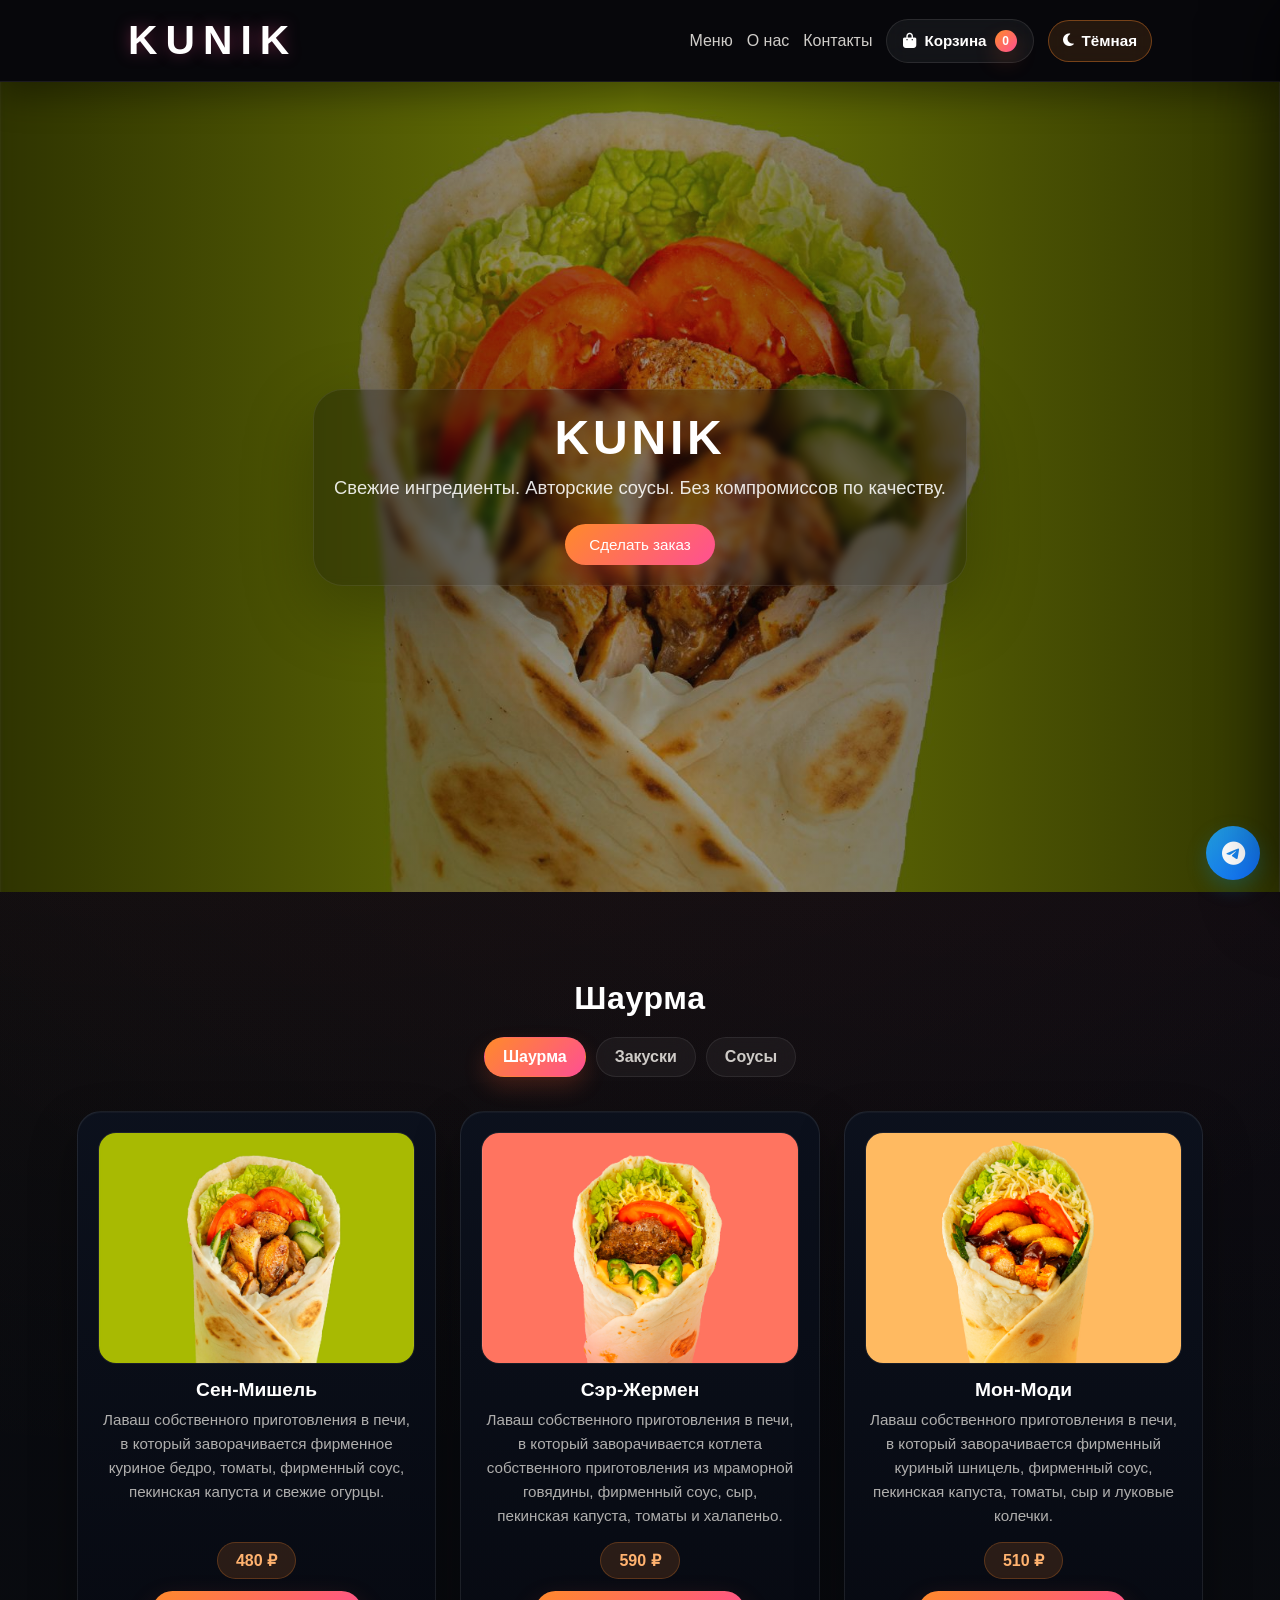
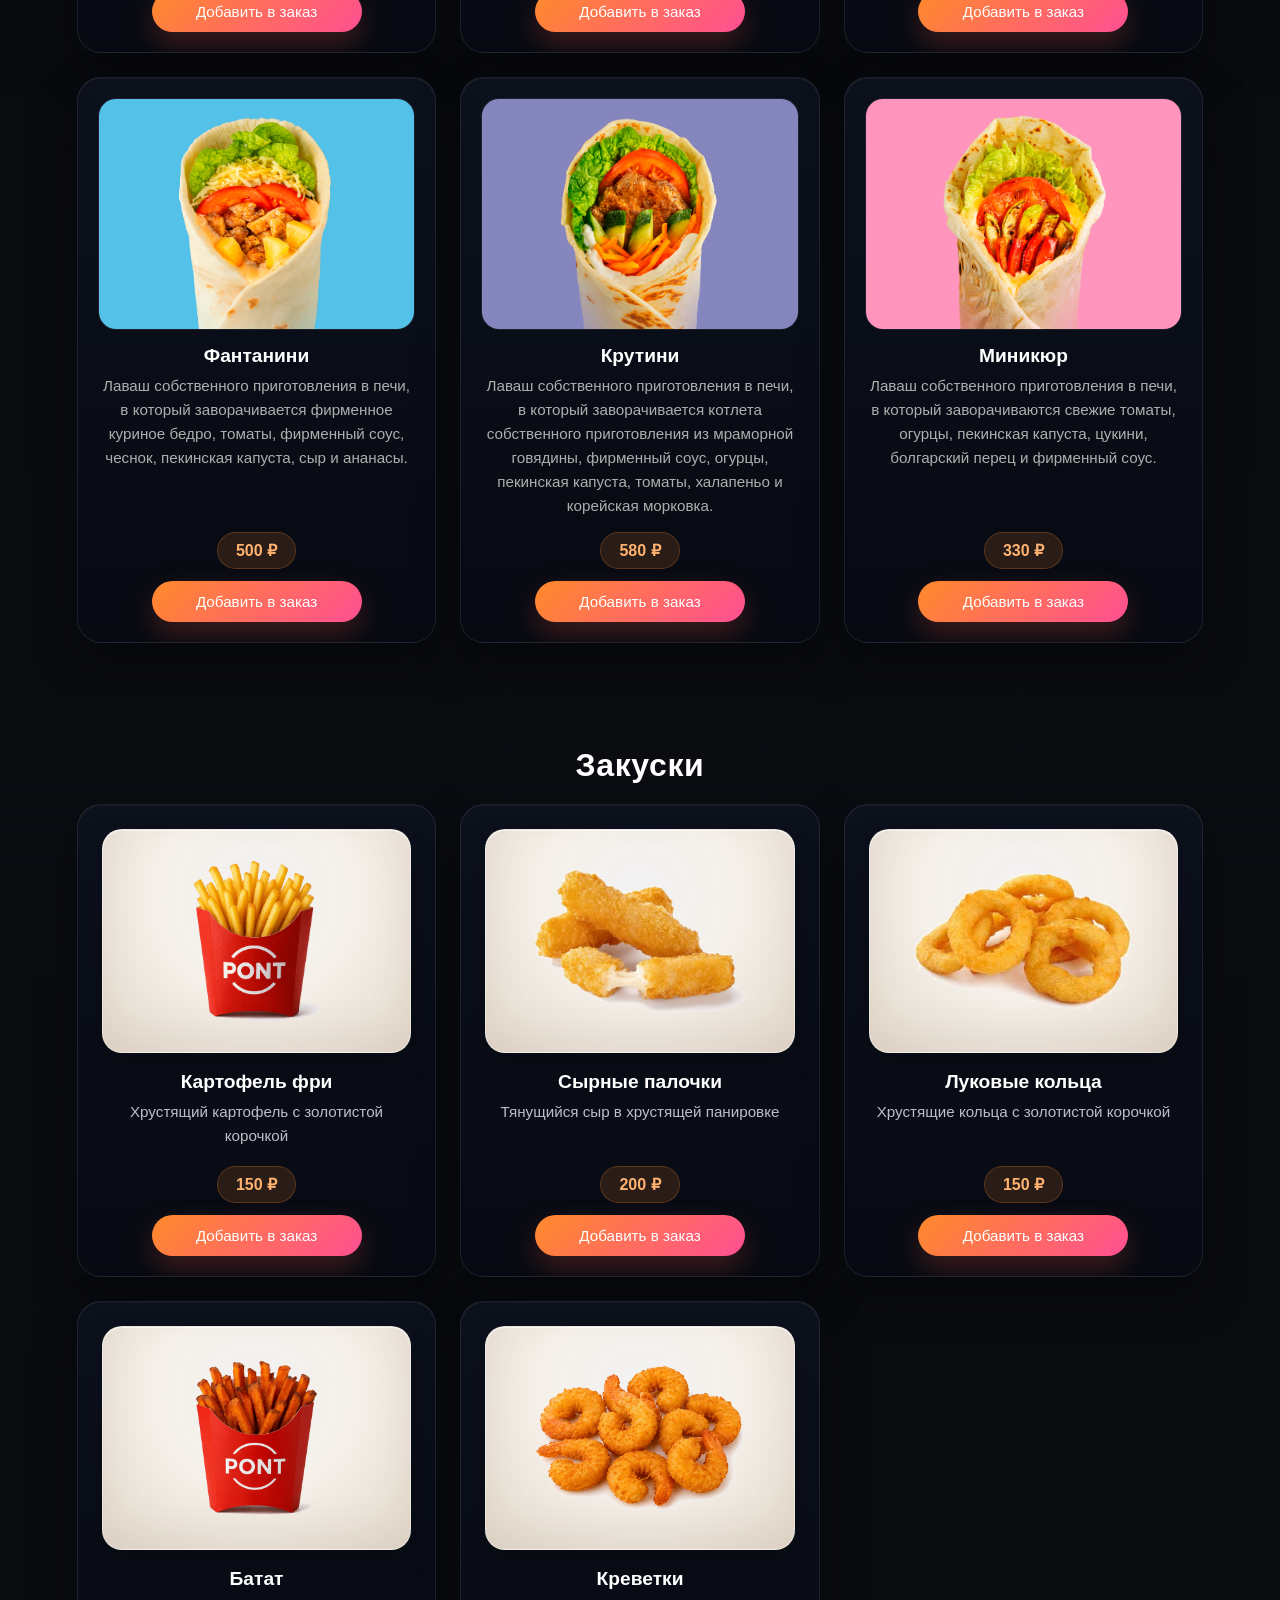
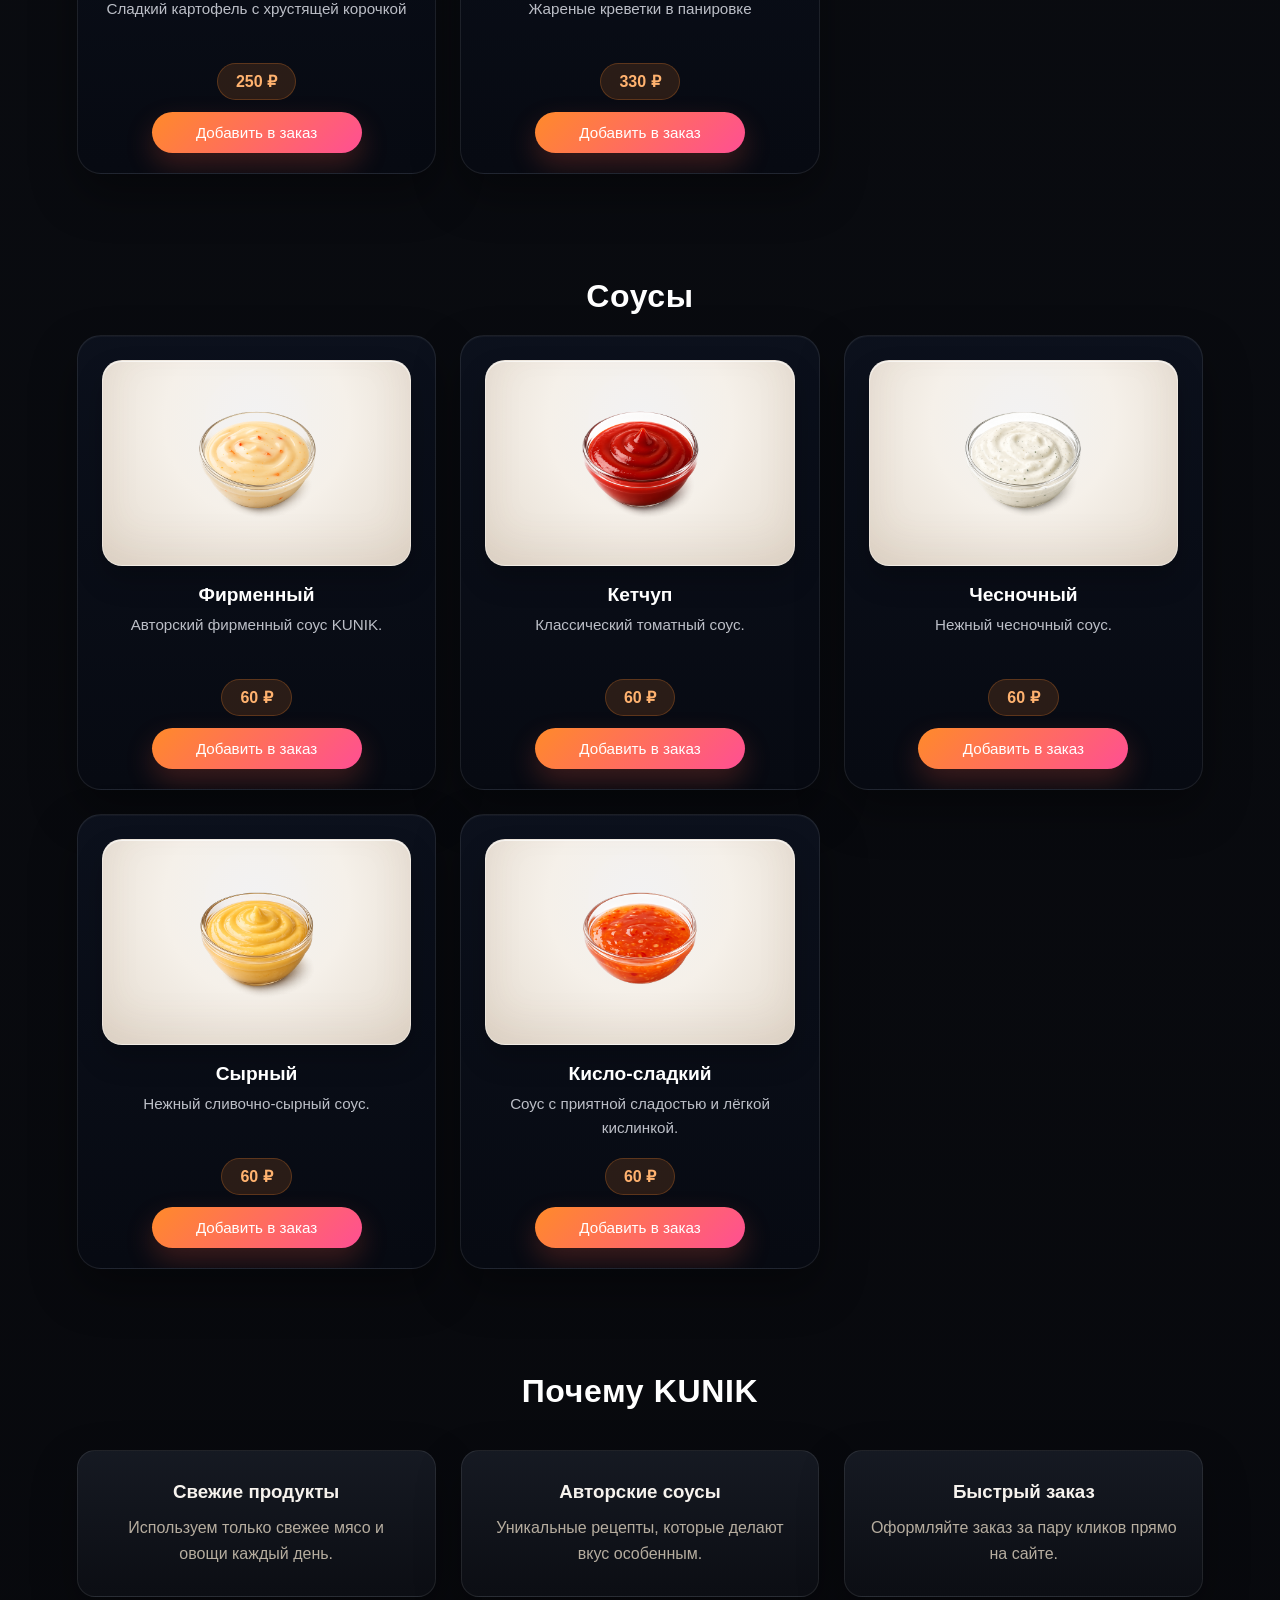
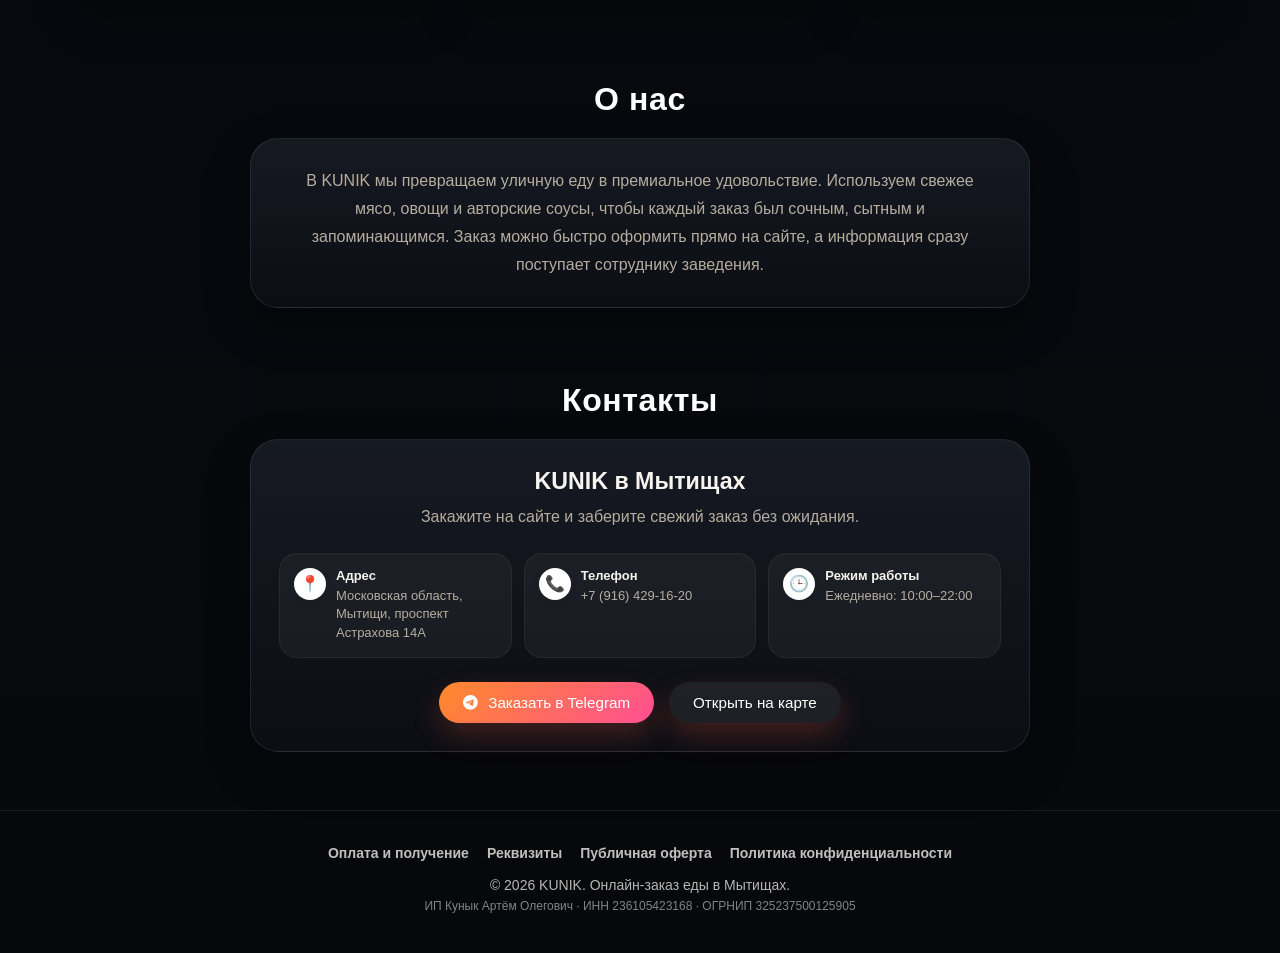
==== commit f9cac9bd: "Add files via upload" ====
--- a/index.html
+++ b/index.html
@@ -131,10 +131,10 @@
           томаты, сыр и луковые колечки.
         </p>
         <div class="card-actions">
-          <div class="price">690 ₽</div>
+          <div class="price">510 ₽</div>
           <button class="btn add-to-cart"
                   data-name="Мон-Моди"
-                  data-price="690"
+                  data-price="510"
                   data-image="mon.jpg"
                   type="button">
             Добавить в заказ
@@ -151,10 +151,10 @@
           капуста, сыр и ананасы.
         </p>
         <div class="card-actions">
-          <div class="price">570 ₽</div>
+          <div class="price">500 ₽</div>
           <button class="btn add-to-cart"
                   data-name="Фантанини"
-                  data-price="570"
+                  data-price="500"
                   data-image="fantanuni.jpg"
                   type="button">
             Добавить в заказ
@@ -463,7 +463,6 @@
     </div>
     <p>© 2026 KUNIK. Онлайн-заказ еды в Мытищах.</p>
     <p class="footer-requisites">ИП Кунык Артём Олегович · ИНН 236105423168 · ОГРНИП 325237500125905</p>
-    <p class="footer-author">Веб-сайт разработан Кунык Андреем</p>
   </footer>
 
   <a class="floating-telegram" href="https://t.me/andreytoo" target="_blank" aria-label="Telegram">
@@ -474,8 +473,19 @@
 
   <aside class="cart-drawer" id="cart-drawer">
     <div class="cart-drawer-header">
-      <h2>Ваш заказ</h2>
-      <button class="cart-close" id="cart-close" type="button">&times;</button>
+      <div class="cart-header-copy">
+        <button class="cart-back" id="cart-back" type="button" aria-label="Вернуться к корзине">
+          <i class="fas fa-arrow-left"></i>
+        </button>
+        <div>
+          <h2 id="cart-title">Ваш заказ</h2>
+          <span class="cart-step-label" id="cart-step-label">Проверьте состав заказа</span>
+        </div>
+      </div>
+      <div class="cart-header-actions">
+        <button class="cart-clear-link" id="clear-cart-btn" type="button">Очистить</button>
+        <button class="cart-close" id="cart-close" type="button" aria-label="Закрыть корзину">&times;</button>
+      </div>
     </div>
 
     <div class="cart-drawer-body" id="cart-items">
@@ -483,16 +493,25 @@
     </div>
 
     <div class="cart-drawer-footer">
-      <div class="promo-block">
-        <label for="promo-input" class="promo-label">Промокод</label>
-        <div class="promo-row">
-          <input type="text" id="promo-input" class="promo-input" placeholder="Введите промокод">
-          <button class="btn promo-btn" id="apply-promo-btn" type="button">Применить</button>
-        </div>
-        <p class="promo-message" id="promo-message"></p>
-      </div>
+      <div class="promo-block" id="promo-block">
+        <button class="promo-toggle" id="promo-toggle" type="button" aria-expanded="false">
+          <span class="promo-toggle-title">
+            <i class="fas fa-ticket-alt"></i>
+            <span id="promo-toggle-label">Есть промокод?</span>
+          </span>
+          <span class="promo-toggle-action" id="promo-toggle-action">Добавить</span>
+        </button>
+        <div class="promo-fields" id="promo-fields">
+          <div class="promo-row">
+            <input type="text" id="promo-input" class="promo-input" placeholder="Введите промокод">
+            <button class="btn promo-btn" id="apply-promo-btn" type="button">Применить</button>
+          </div>
+          <p class="promo-message" id="promo-message"></p>
+        </div>
+      </div>
+
       <div class="customer-block" id="customer-block">
-        <label class="promo-label">Данные для заказа</label>
+        <div class="checkout-section-title">Контактные данные</div>
 
         <input
           type="text"
@@ -512,7 +531,7 @@
           placeholder="Комментарий к заказу"></textarea>
 
         <fieldset class="payment-methods" id="payment-methods">
-          <legend class="promo-label">Способ оплаты</legend>
+          <legend class="checkout-section-title">Способ оплаты</legend>
 
           <label class="payment-option active">
             <input type="radio" name="payment-method" value="online" checked>
@@ -547,15 +566,11 @@
           </span>
         </label>
       </div>
+
       <div class="cart-summary-list">
         <div class="summary-row">
-          <span>Товаров</span>
-          <strong id="cart-count">0</strong>
-        </div>
-
-        <div class="summary-row">
-          <span>Бонусы к начислению</span>
-          <strong id="cart-bonus">0 ₽</strong>
+          <span>Товары</span>
+          <strong><span id="cart-count">0</span> · <span id="cart-subtotal">0 ₽</span></strong>
         </div>
 
         <div class="summary-row" id="discount-row" style="display: none;">
@@ -564,19 +579,21 @@
         </div>
 
         <div class="summary-row total-row">
-          <span>Сумма заказа</span>
+          <span>Итого</span>
           <strong id="cart-total">0 ₽</strong>
         </div>
       </div>
 
-      <button class="btn checkout-btn payment-submit-btn" id="send-order-btn" type="button">
-        <i class="fas fa-credit-card"></i>
-        К оформлению и оплате
-      </button>
-
-      <button class="btn clear-btn checkout-btn" id="clear-cart-btn" type="button">
-        Очистить корзину
-      </button>
+      <div class="cart-action-bar">
+        <div class="cart-action-total">
+          <span>Итого</span>
+          <strong id="cart-action-total">0 ₽</strong>
+        </div>
+        <button class="btn checkout-btn payment-submit-btn" id="send-order-btn" type="button">
+          К оформлению
+          <i class="fas fa-arrow-right"></i>
+        </button>
+      </div>
     </div>
     <div class="order-success" id="order-success">
       <div class="order-success-card receipt-card">
--- a/style.css
+++ b/style.css
@@ -4533,3 +4533,422 @@
   border-color: var(--kunik-border);
   color: var(--kunik-muted);
 }
+
+
+/* ===== KUNIK V18: compact mobile cart + two-step checkout ===== */
+.cart-header-copy,
+.cart-header-actions {
+  display: flex;
+  align-items: center;
+}
+
+.cart-header-copy {
+  gap: 10px;
+  min-width: 0;
+}
+
+.cart-header-copy > div {
+  min-width: 0;
+}
+
+.cart-header-actions {
+  gap: 8px;
+  flex-shrink: 0;
+}
+
+.cart-step-label {
+  display: block;
+  margin-top: 2px;
+  color: #929292;
+  font-size: 11px;
+  line-height: 1.25;
+}
+
+.cart-back {
+  display: none;
+  width: 36px;
+  height: 36px;
+  border: 0;
+  border-radius: 50%;
+  background: #f5f5f5;
+  color: #222;
+  cursor: pointer;
+}
+
+.cart-back.show {
+  display: grid;
+  place-items: center;
+}
+
+.cart-clear-link {
+  border: 0;
+  background: transparent;
+  color: #999;
+  padding: 8px 4px;
+  font: inherit;
+  font-size: 12px;
+  font-weight: 700;
+  cursor: pointer;
+}
+
+.cart-clear-link:hover {
+  color: #e56300;
+}
+
+.cart-drawer.cart-empty .cart-clear-link,
+.cart-drawer.checkout-mode .cart-clear-link,
+.cart-drawer.success-mode .cart-clear-link {
+  display: none;
+}
+
+.promo-block {
+  padding: 0;
+  overflow: hidden;
+}
+
+.promo-toggle {
+  display: flex;
+  align-items: center;
+  justify-content: space-between;
+  width: 100%;
+  min-height: 48px;
+  padding: 0 14px;
+  border: 0;
+  background: transparent;
+  color: #272727;
+  cursor: pointer;
+  font: inherit;
+}
+
+.promo-toggle-title {
+  display: flex;
+  align-items: center;
+  gap: 9px;
+  min-width: 0;
+  font-size: 13px;
+  font-weight: 800;
+}
+
+.promo-toggle-title i {
+  color: #ff7e1b;
+}
+
+.promo-toggle-action {
+  color: #e96f13;
+  font-size: 12px;
+  font-weight: 800;
+}
+
+.promo-fields {
+  display: none;
+  padding: 0 12px 12px;
+}
+
+.promo-block.expanded .promo-fields {
+  display: block;
+}
+
+.promo-block.applied .promo-toggle {
+  background: #fff7ef;
+}
+
+.promo-block.applied .promo-toggle-action {
+  padding: 4px 8px;
+  border-radius: 999px;
+  background: #ff7e1b;
+  color: #fff;
+}
+
+.checkout-section-title {
+  margin: 0 0 10px;
+  color: #282828;
+  font-size: 13px;
+  font-weight: 900;
+}
+
+.cart-action-bar {
+  display: grid;
+  grid-template-columns: auto 1fr;
+  gap: 12px;
+  align-items: center;
+  margin-top: 10px;
+}
+
+.cart-action-total {
+  display: flex;
+  flex-direction: column;
+  min-width: 84px;
+}
+
+.cart-action-total span {
+  color: #929292;
+  font-size: 10px;
+}
+
+.cart-action-total strong {
+  color: #222;
+  font-size: 18px;
+  line-height: 1.1;
+}
+
+.cart-action-bar .checkout-btn {
+  margin: 0;
+}
+
+html[data-theme="dark"] .cart-step-label,
+html[data-theme="dark"] .cart-clear-link,
+html[data-theme="dark"] .cart-action-total span {
+  color: var(--kunik-muted);
+}
+
+html[data-theme="dark"] .cart-back,
+html[data-theme="dark"] .promo-toggle {
+  color: var(--kunik-text);
+}
+
+html[data-theme="dark"] .cart-back {
+  background: rgba(255,255,255,.07);
+}
+
+html[data-theme="dark"] .promo-block.applied .promo-toggle {
+  background: rgba(255,126,27,.08);
+}
+
+html[data-theme="dark"] .checkout-section-title,
+html[data-theme="dark"] .cart-action-total strong {
+  color: var(--kunik-text);
+}
+
+@media (max-width: 600px) {
+  .cart-drawer {
+    width: 100% !important;
+    max-width: none !important;
+    height: 100dvh !important;
+    right: -100% !important;
+    border-radius: 0 !important;
+  }
+
+  .cart-drawer.active {
+    right: 0 !important;
+  }
+
+  .cart-drawer-header {
+    min-height: 70px;
+    padding: 12px 14px !important;
+  }
+
+  .cart-drawer-header h2 {
+    font-size: 1.28rem !important;
+    line-height: 1.1;
+  }
+
+  .cart-close {
+    width: 38px !important;
+    height: 38px !important;
+    font-size: 23px !important;
+  }
+
+  .cart-drawer-body {
+    padding: 10px 12px 8px !important;
+    overscroll-behavior: contain;
+  }
+
+  .cart-row {
+    grid-template-columns: minmax(0, 1fr) auto !important;
+    gap: 8px !important;
+    min-height: 88px;
+    margin-bottom: 8px !important;
+    padding: 9px 10px !important;
+    border-radius: 16px !important;
+    box-shadow: 0 4px 14px rgba(0,0,0,.035) !important;
+  }
+
+  .cart-item-left {
+    gap: 10px !important;
+  }
+
+  .cart-item-thumb,
+  html[data-theme="dark"] .cart-item-thumb.shawarma-cart-thumb,
+  html[data-theme="light"] .cart-item-thumb.shawarma-cart-thumb {
+    width: 68px !important;
+    height: 68px !important;
+    border-radius: 14px !important;
+  }
+
+  .cart-item-info {
+    gap: 3px !important;
+  }
+
+  .cart-item-name {
+    display: -webkit-box;
+    max-width: none !important;
+    overflow: hidden;
+    -webkit-box-orient: vertical;
+    -webkit-line-clamp: 2;
+    font-size: 13px !important;
+    line-height: 1.18 !important;
+  }
+
+  .cart-item-price {
+    font-size: 11px !important;
+  }
+
+  .cart-right {
+    gap: 7px !important;
+  }
+
+  .cart-controls {
+    gap: 6px !important;
+    padding: 4px 6px !important;
+  }
+
+  .qty-btn {
+    width: 30px !important;
+    height: 30px !important;
+    font-size: 18px !important;
+  }
+
+  .qty-value {
+    min-width: 16px !important;
+    font-size: 12px !important;
+  }
+
+  .cart-line-total {
+    font-size: 13px !important;
+  }
+
+  .cart-drawer-footer {
+    padding: 10px 12px max(12px, env(safe-area-inset-bottom)) !important;
+  }
+
+  .promo-block,
+  .cart-summary-list {
+    margin-bottom: 8px !important;
+    border-radius: 15px !important;
+  }
+
+  .promo-row {
+    display: grid !important;
+    grid-template-columns: minmax(0, 1fr) auto;
+    gap: 8px !important;
+  }
+
+  .promo-input {
+    min-width: 0;
+    height: 40px !important;
+    font-size: 13px !important;
+  }
+
+  .promo-btn {
+    width: auto !important;
+    min-width: 104px;
+    height: 40px !important;
+    padding: 0 14px !important;
+    font-size: 12px !important;
+  }
+
+  .cart-summary-list {
+    padding: 10px 12px !important;
+  }
+
+  .summary-row {
+    padding: 5px 0 !important;
+    font-size: 12px !important;
+  }
+
+  .summary-row.total-row {
+    margin-top: 3px !important;
+    padding-top: 9px !important;
+    font-size: 15px !important;
+  }
+
+  .cart-summary-list .total-row {
+    display: none !important;
+  }
+
+  .cart-action-bar {
+    position: sticky;
+    bottom: 0;
+    z-index: 4;
+    margin: 0 -2px;
+    padding-top: 6px;
+    background: inherit;
+  }
+
+  .cart-action-bar .checkout-btn {
+    min-height: 50px !important;
+    padding: 0 16px !important;
+    border-radius: 16px !important;
+    font-size: 14px !important;
+  }
+
+  .cart-drawer.checkout-mode .cart-drawer-body,
+  .cart-drawer.checkout-mode .promo-block {
+    display: none !important;
+  }
+
+  .cart-drawer.checkout-mode .cart-drawer-footer {
+    flex: 1;
+    overflow-y: auto;
+    padding-top: 14px !important;
+  }
+
+  .cart-drawer.checkout-mode .customer-block {
+    display: block !important;
+    margin-bottom: 10px !important;
+    padding: 12px !important;
+    border-radius: 16px !important;
+  }
+
+  .cart-drawer.checkout-mode .cart-summary-list {
+    display: block !important;
+  }
+
+  .customer-input {
+    height: 44px !important;
+    margin-bottom: 8px !important;
+    border-radius: 13px !important;
+    font-size: 13px !important;
+  }
+
+  .customer-textarea {
+    height: 64px !important;
+  }
+
+  .payment-option {
+    grid-template-columns: 20px 34px 1fr !important;
+    gap: 8px !important;
+    padding: 10px !important;
+    border-radius: 13px !important;
+  }
+
+  .payment-option-copy strong {
+    font-size: 12px !important;
+  }
+
+  .payment-option-copy small,
+  .payment-method-note,
+  .legal-consent {
+    font-size: 10px !important;
+  }
+
+  .legal-consent {
+    padding: 9px 10px !important;
+  }
+
+  .cart-drawer.checkout-mode .cart-action-bar {
+    position: sticky;
+    bottom: -1px;
+    padding: 8px 0 0;
+    background: #fff;
+  }
+
+  html[data-theme="dark"] .cart-drawer.checkout-mode .cart-action-bar {
+    background: var(--kunik-surface);
+  }
+
+  .cart-drawer.success-mode .cart-back,
+  .cart-drawer.success-mode .cart-step-label {
+    display: none !important;
+  }
+}
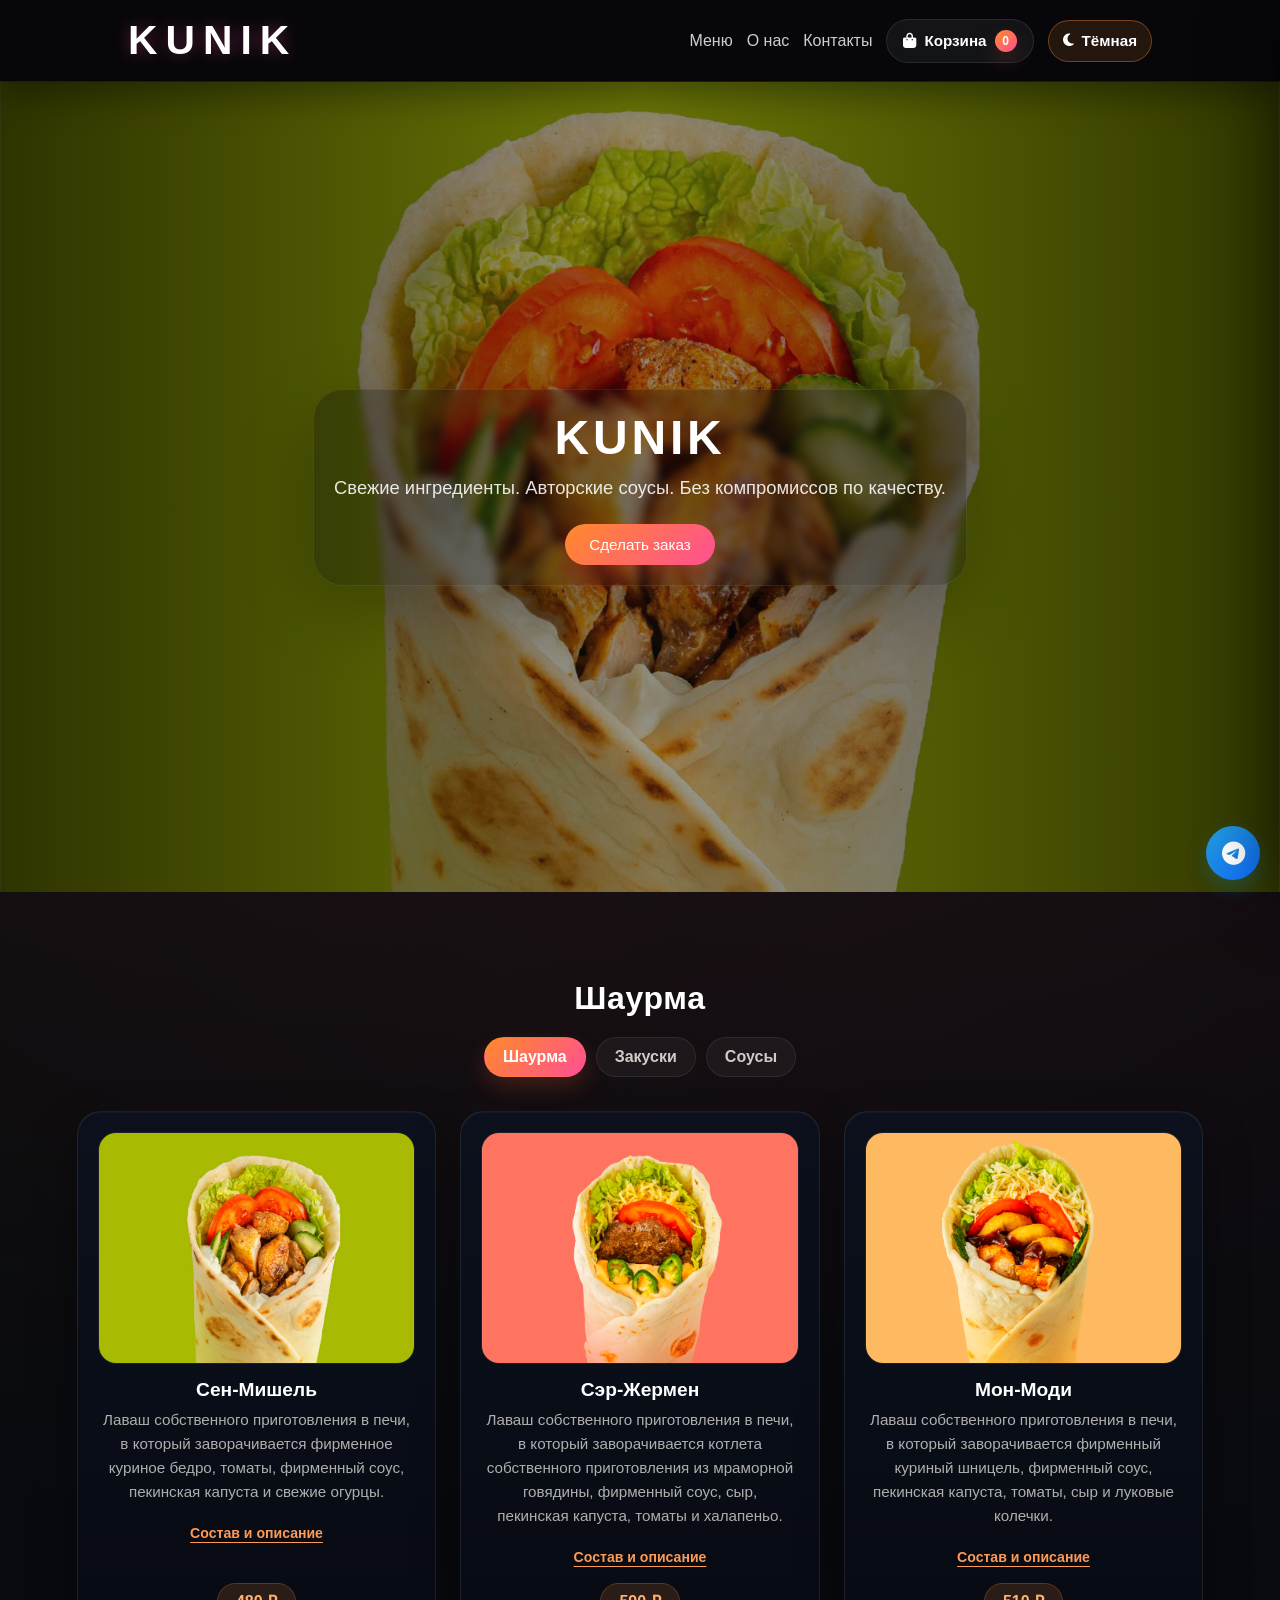
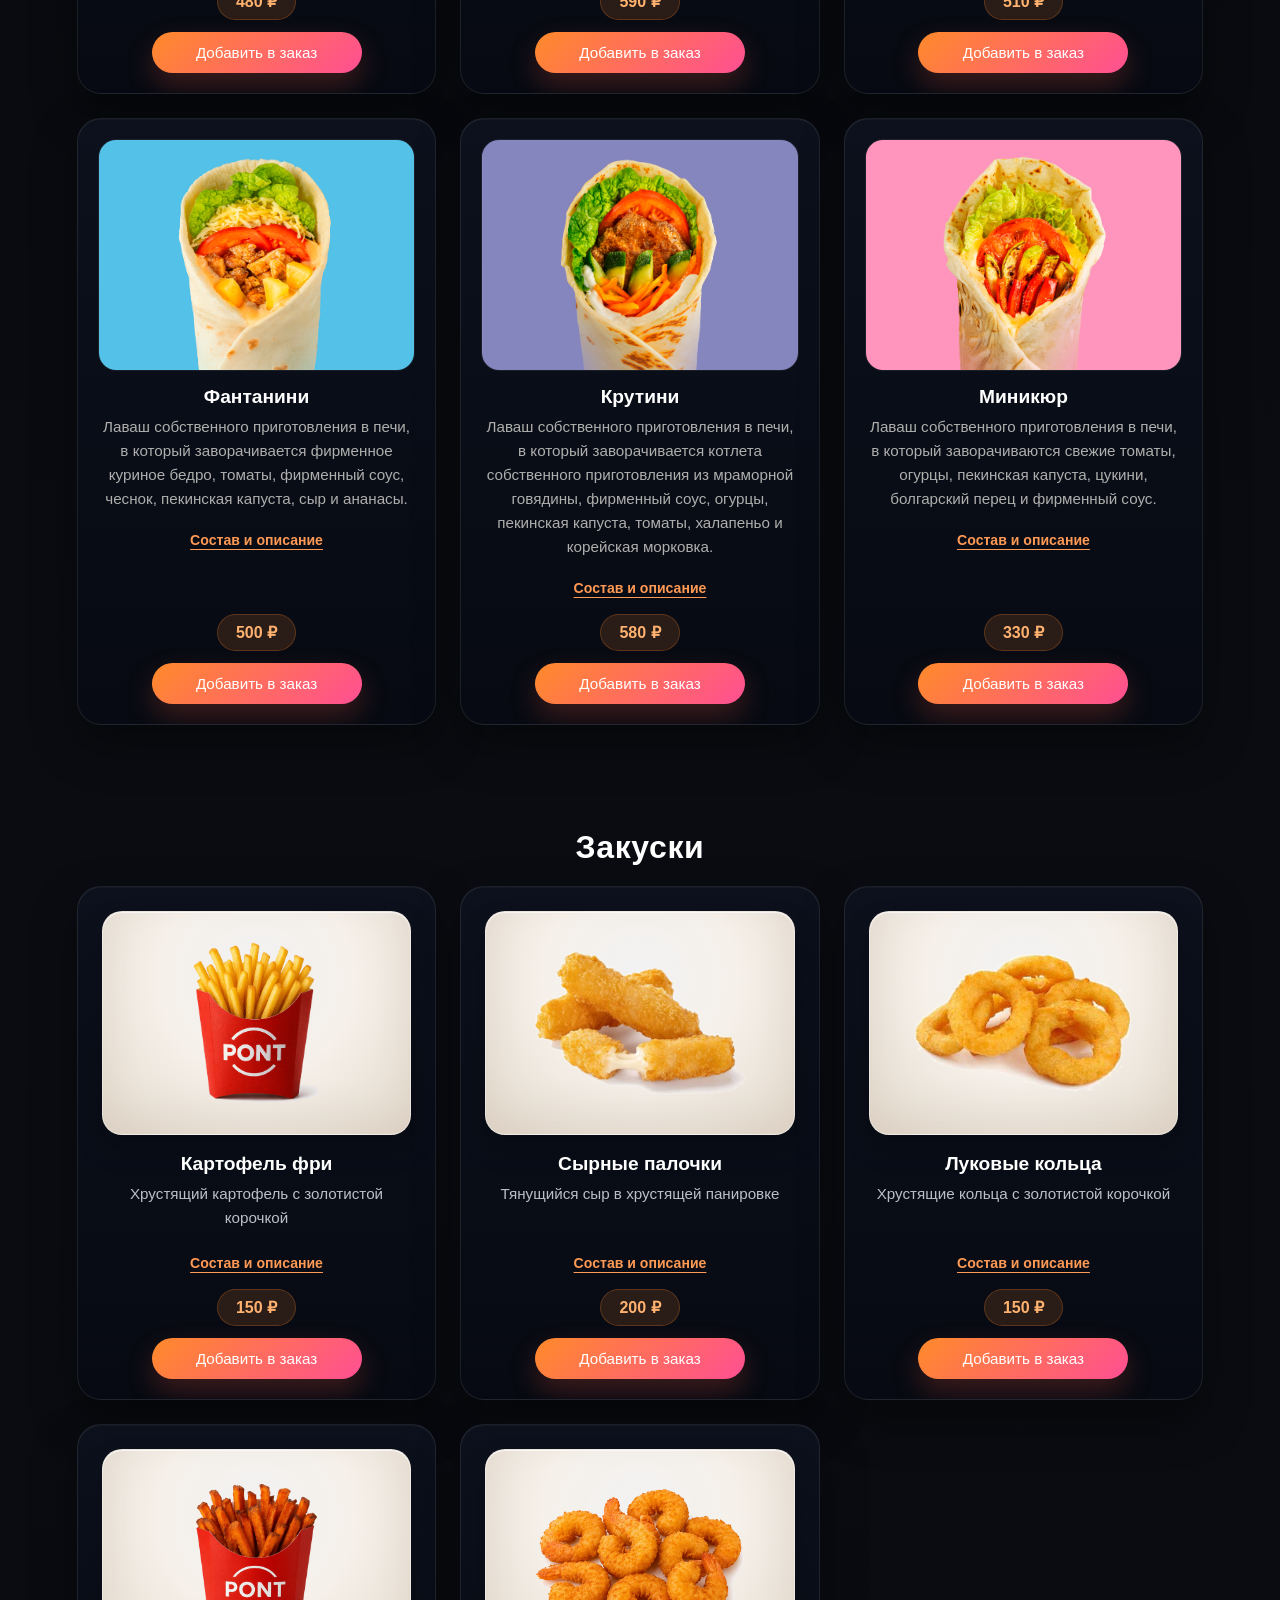
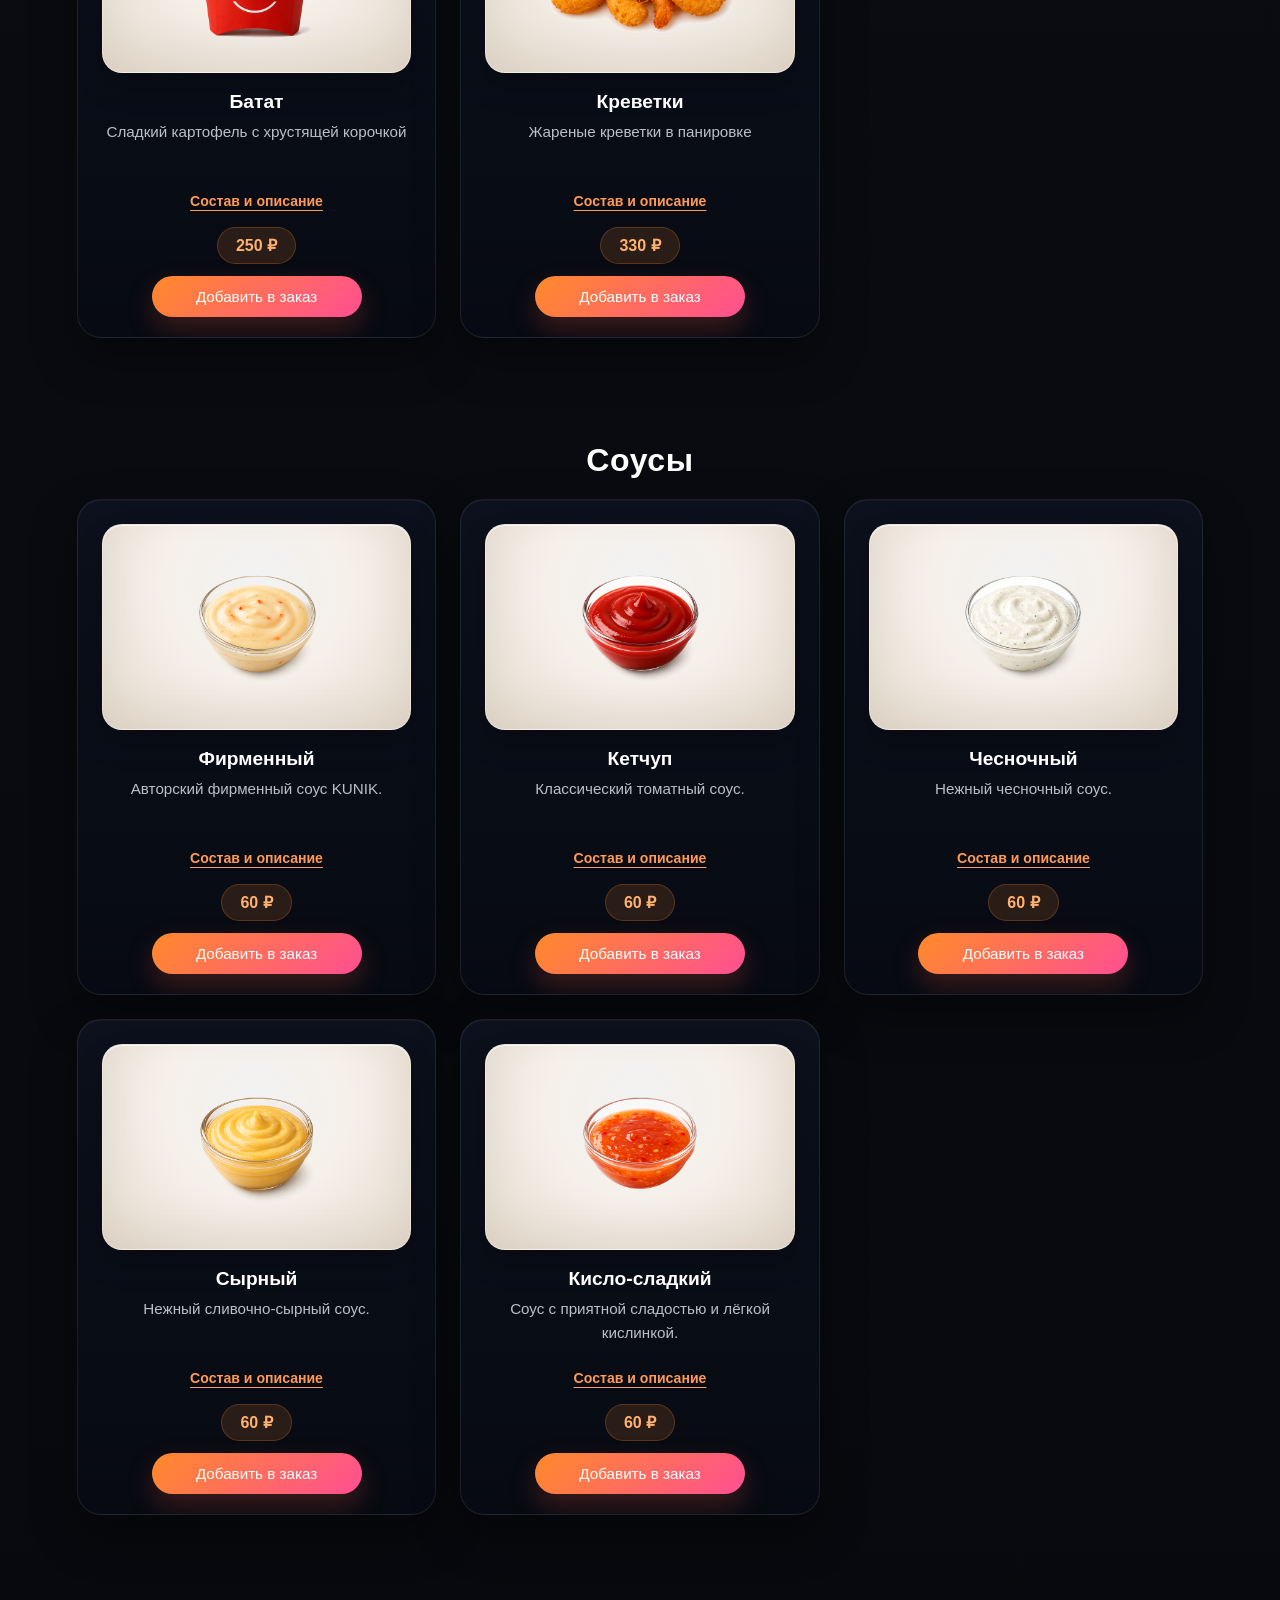
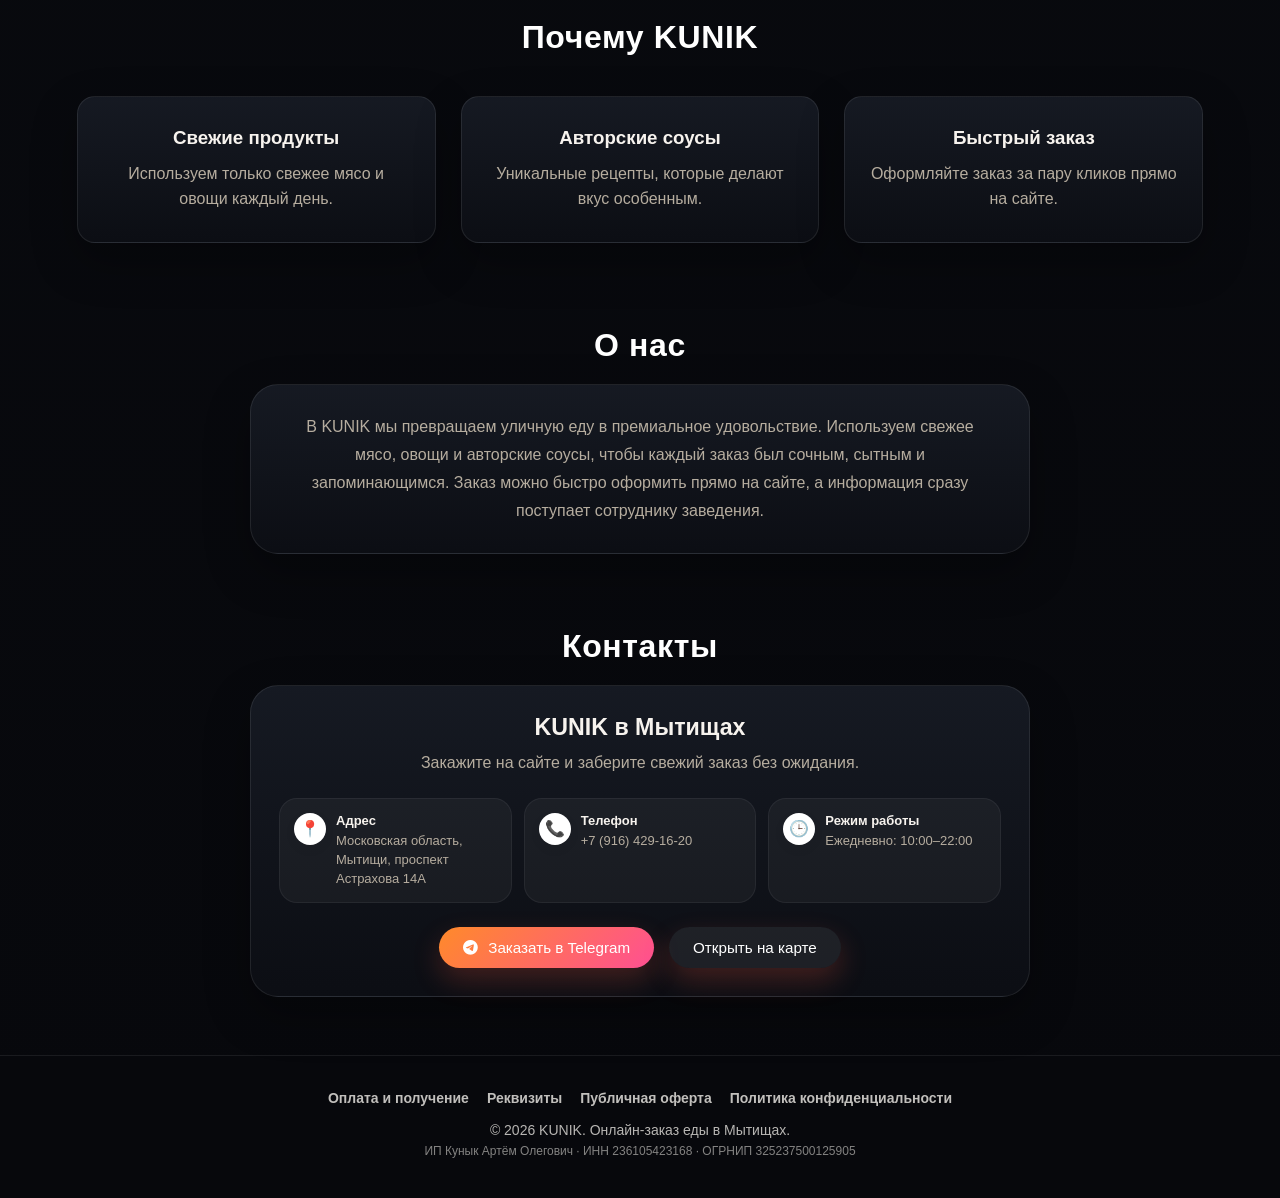
==== commit 68c44005: "Add files via upload" ====
--- a/index.html
+++ b/index.html
@@ -37,7 +37,7 @@
       }
     })();
   </script>
-  <link rel="stylesheet" href="style.css?v=45">
+  <link rel="stylesheet" href="style.css?v=46">
 </head>
 
 <body>
@@ -530,31 +530,21 @@
           class="customer-input customer-textarea"
           placeholder="Комментарий к заказу"></textarea>
 
-        <fieldset class="payment-methods" id="payment-methods">
-          <legend class="checkout-section-title">Способ оплаты</legend>
-
-          <label class="payment-option active">
-            <input type="radio" name="payment-method" value="online" checked>
+        <section class="payment-methods" id="payment-methods" aria-labelledby="payment-title">
+          <h3 class="checkout-section-title" id="payment-title">Оплата</h3>
+
+          <div class="payment-option active online-only-payment" id="online-payment-card">
             <span class="payment-option-icon"><i class="fas fa-credit-card"></i></span>
             <span class="payment-option-copy">
-              <strong>Оплатить онлайн</strong>
-              <small>Переход на защищённую страницу ЮKassa</small>
+              <strong>Онлайн-оплата через ЮKassa</strong>
+              <small>Банковская карта, СБП и другие доступные способы</small>
             </span>
-          </label>
-
-          <label class="payment-option">
-            <input type="radio" name="payment-method" value="cash">
-            <span class="payment-option-icon"><i class="fas fa-wallet"></i></span>
-            <span class="payment-option-copy">
-              <strong>Оплата при получении</strong>
-              <small>Заказ сразу поступит сотруднику</small>
-            </span>
-          </label>
+          </div>
 
           <p class="payment-method-note" id="payment-method-note">
-            После нажатия кнопки вы перейдёте на страницу оплаты ЮKassa.
+            Заказ поступит сотруднику только после успешной оплаты.
           </p>
-        </fieldset>
+        </section>
 
         <label class="legal-consent">
           <input type="checkbox" id="legal-consent">
@@ -624,53 +614,52 @@
 
   <div class="product-modal-overlay" id="product-modal-overlay"></div>
 
-  <div class="product-modal" id="ser-modal">
-    <button class="product-modal-close" id="ser-modal-close" type="button">&times;</button>
+  <div class="product-modal" id="product-modal" role="dialog" aria-modal="true" aria-labelledby="product-modal-title">
+    <button class="product-modal-close" id="product-modal-close" type="button" aria-label="Закрыть">&times;</button>
 
     <div class="product-modal-content">
       <div class="product-modal-image-wrap">
-        <img src="ser.jpg" alt="Сэр-Жермен" class="product-modal-image">
+        <img src="5215357575149325867.jpg" alt="" class="product-modal-image" id="product-modal-image">
       </div>
 
       <div class="product-modal-info">
-        <h2>Сэр-Жермен</h2>
-        <p class="product-modal-desc">
-          Лаваш собственного приготовления в печи, в который заворачивается
-          котлета собственного приготовления из мраморной говядины, фирменный
-          соус, сыр, пекинская капуста, томаты и халапеньо.
-        </p>
-        <p class="product-modal-base-price">Базовая цена: 590 ₽</p>
-
-        <h3>Добавить по вкусу</h3>
-
-        <div class="option-list">
-  <label class="option-card">
-    <input type="checkbox" name="ser-addon" value="50" data-title="халапеньо x2">
-    <span class="option-title">Халапеньо x2</span>
-    <span class="option-price">+50 ₽</span>
-  </label>
-
-  <label class="option-card">
-    <input type="checkbox" name="ser-addon" value="60" data-title="сыр">
-    <span class="option-title">Дополнительный сыр</span>
-    <span class="option-price">+60 ₽</span>
-  </label>
-
-  <label class="option-card">
-    <input type="checkbox" name="ser-addon" value="150" data-title="котлета">
-    <span class="option-title">Дополнительная котлета</span>
-    <span class="option-price">+150 ₽</span>
-  </label>
-</div>
-
-        <button class="btn modal-add-btn" id="ser-modal-add-btn" type="button">
-          В корзину за 590 ₽
+        <h2 id="product-modal-title">Товар</h2>
+        <div class="product-modal-composition-label">Состав</div>
+        <p class="product-modal-desc" id="product-modal-desc"></p>
+        <p class="product-modal-base-price" id="product-modal-price"></p>
+
+        <div class="product-modal-options" id="product-modal-options" hidden>
+          <h3>Добавить по вкусу</h3>
+
+          <div class="option-list">
+            <label class="option-card">
+              <input type="checkbox" name="ser-addon" value="50" data-title="халапеньо x2">
+              <span class="option-title">Халапеньо x2</span>
+              <span class="option-price">+50 ₽</span>
+            </label>
+
+            <label class="option-card">
+              <input type="checkbox" name="ser-addon" value="60" data-title="сыр">
+              <span class="option-title">Дополнительный сыр</span>
+              <span class="option-price">+60 ₽</span>
+            </label>
+
+            <label class="option-card">
+              <input type="checkbox" name="ser-addon" value="150" data-title="котлета">
+              <span class="option-title">Дополнительная котлета</span>
+              <span class="option-price">+150 ₽</span>
+            </label>
+          </div>
+        </div>
+
+        <button class="btn modal-add-btn" id="product-modal-add-btn" type="button">
+          Добавить в корзину
         </button>
       </div>
     </div>
   </div>
   <div id="notification" class="notification"></div>
-  <script src="script.js?v=45"></script>
+  <script src="script.js?v=46"></script>
 
 </body>
 </html>
--- a/style.css
+++ b/style.css
@@ -4453,6 +4453,27 @@
   transform: none;
 }
 
+.payment-option.online-only-payment {
+  grid-template-columns: 42px 1fr;
+  cursor: default;
+}
+
+.payment-option.online-only-payment:hover {
+  transform: none;
+  border-color: #ff7e1b;
+}
+
+.payment-option.online-only-payment.disabled {
+  opacity: 0.55;
+  border-color: #e7e7e7;
+  background: #f7f7f7;
+}
+
+html[data-theme="dark"] .payment-option.online-only-payment.disabled {
+  background: rgba(255,255,255,0.025);
+  border-color: var(--kunik-border);
+}
+
 
 /* ===== KUNIK: юридические ссылки и согласие ===== */
 .footer-legal-links {
@@ -4922,6 +4943,11 @@
     border-radius: 13px !important;
   }
 
+
+  .payment-option.online-only-payment {
+    grid-template-columns: 34px 1fr !important;
+  }
+
   .payment-option-copy strong {
     font-size: 12px !important;
   }
@@ -4952,3 +4978,174 @@
     display: none !important;
   }
 }
+
+/* Динамическое наличие товаров */
+.item.product-unavailable {
+  position: relative;
+  opacity: .68;
+}
+.item.product-unavailable img {
+  filter: grayscale(.75) saturate(.55);
+}
+.sold-out-badge {
+  position: absolute;
+  top: 14px;
+  right: 14px;
+  z-index: 4;
+  padding: 7px 10px;
+  border-radius: 999px;
+  background: rgba(18, 19, 24, .9);
+  color: #fff;
+  border: 1px solid rgba(255, 255, 255, .18);
+  font-size: 12px;
+  font-weight: 800;
+  box-shadow: 0 10px 24px rgba(0,0,0,.22);
+}
+.btn.unavailable-button,
+.btn.unavailable-button:hover,
+.open-ser-modal.unavailable-button,
+.open-ser-modal.unavailable-button:hover {
+  cursor: not-allowed;
+  transform: none;
+  color: #777 !important;
+  background: #e7e7e7 !important;
+  box-shadow: none !important;
+  border-color: transparent !important;
+}
+html[data-theme="dark"] .btn.unavailable-button,
+html[data-theme="dark"] .open-ser-modal.unavailable-button {
+  color: #8b8f99 !important;
+  background: #23262e !important;
+}
+
+/* =======================
+   UNIVERSAL PRODUCT DETAILS v46
+======================= */
+.product-details-btn {
+  display: inline-flex;
+  align-items: center;
+  justify-content: center;
+  width: auto;
+  margin: 2px auto 12px;
+  padding: 5px 2px;
+  border: 0;
+  background: transparent;
+  color: #e96d20;
+  font: inherit;
+  font-size: 0.88rem;
+  font-weight: 800;
+  line-height: 1.2;
+  text-decoration: underline;
+  text-decoration-thickness: 1px;
+  text-underline-offset: 4px;
+  cursor: pointer;
+  transition: opacity 0.2s ease, transform 0.2s ease;
+}
+
+.product-details-btn:hover {
+  opacity: 0.76;
+  transform: translateY(-1px);
+}
+
+.menu .item > img,
+.menu .item > h3,
+.menu .item > p {
+  cursor: pointer;
+}
+
+.menu .item > img:focus-visible,
+.menu .item > h3:focus-visible,
+.menu .item > p:focus-visible,
+.product-details-btn:focus-visible {
+  outline: 3px solid rgba(255, 126, 27, 0.45);
+  outline-offset: 4px;
+  border-radius: 10px;
+}
+
+.product-modal-composition-label {
+  display: inline-flex;
+  margin: 2px 0 7px;
+  padding: 5px 10px;
+  border-radius: 999px;
+  background: #fff1e6;
+  color: #b95012;
+  font-size: 0.76rem;
+  font-weight: 900;
+  letter-spacing: 0.04em;
+  text-transform: uppercase;
+}
+
+.product-modal-options[hidden] {
+  display: none !important;
+}
+
+.product-modal-desc {
+  display: block !important;
+  overflow: visible !important;
+  -webkit-line-clamp: unset !important;
+  -webkit-box-orient: initial !important;
+  max-height: none !important;
+  white-space: normal !important;
+}
+
+.product-modal-info {
+  min-width: 0;
+}
+
+.product-modal .modal-add-btn {
+  width: 100%;
+}
+
+html[data-theme="dark"] .product-details-btn {
+  color: #ff9a55;
+}
+
+html[data-theme="dark"] .product-modal-composition-label {
+  background: rgba(255, 126, 27, 0.14);
+  color: #ffab72;
+  border: 1px solid rgba(255, 126, 27, 0.28);
+}
+
+@media (max-width: 700px) {
+  .product-details-btn {
+    margin: 0 auto 9px;
+    font-size: 0.82rem;
+    padding: 4px 2px;
+  }
+
+  .product-modal {
+    overflow: hidden !important;
+  }
+
+  .product-modal-content {
+    max-height: calc(100dvh - 42px);
+    overflow-y: auto;
+    overscroll-behavior: contain;
+    -webkit-overflow-scrolling: touch;
+    padding-bottom: calc(92px + env(safe-area-inset-bottom)) !important;
+  }
+
+  .product-modal-info h2 {
+    padding-right: 42px;
+  }
+
+  .product-modal-desc {
+    font-size: 0.92rem !important;
+    line-height: 1.52 !important;
+    margin-bottom: 10px !important;
+  }
+
+  .product-modal-composition-label {
+    margin-bottom: 8px;
+  }
+
+  .product-modal .modal-add-btn {
+    position: absolute;
+    left: 15px;
+    right: 15px;
+    bottom: calc(12px + env(safe-area-inset-bottom));
+    width: calc(100% - 30px);
+    z-index: 5;
+    box-shadow: 0 10px 28px rgba(255, 86, 84, 0.32);
+  }
+}
